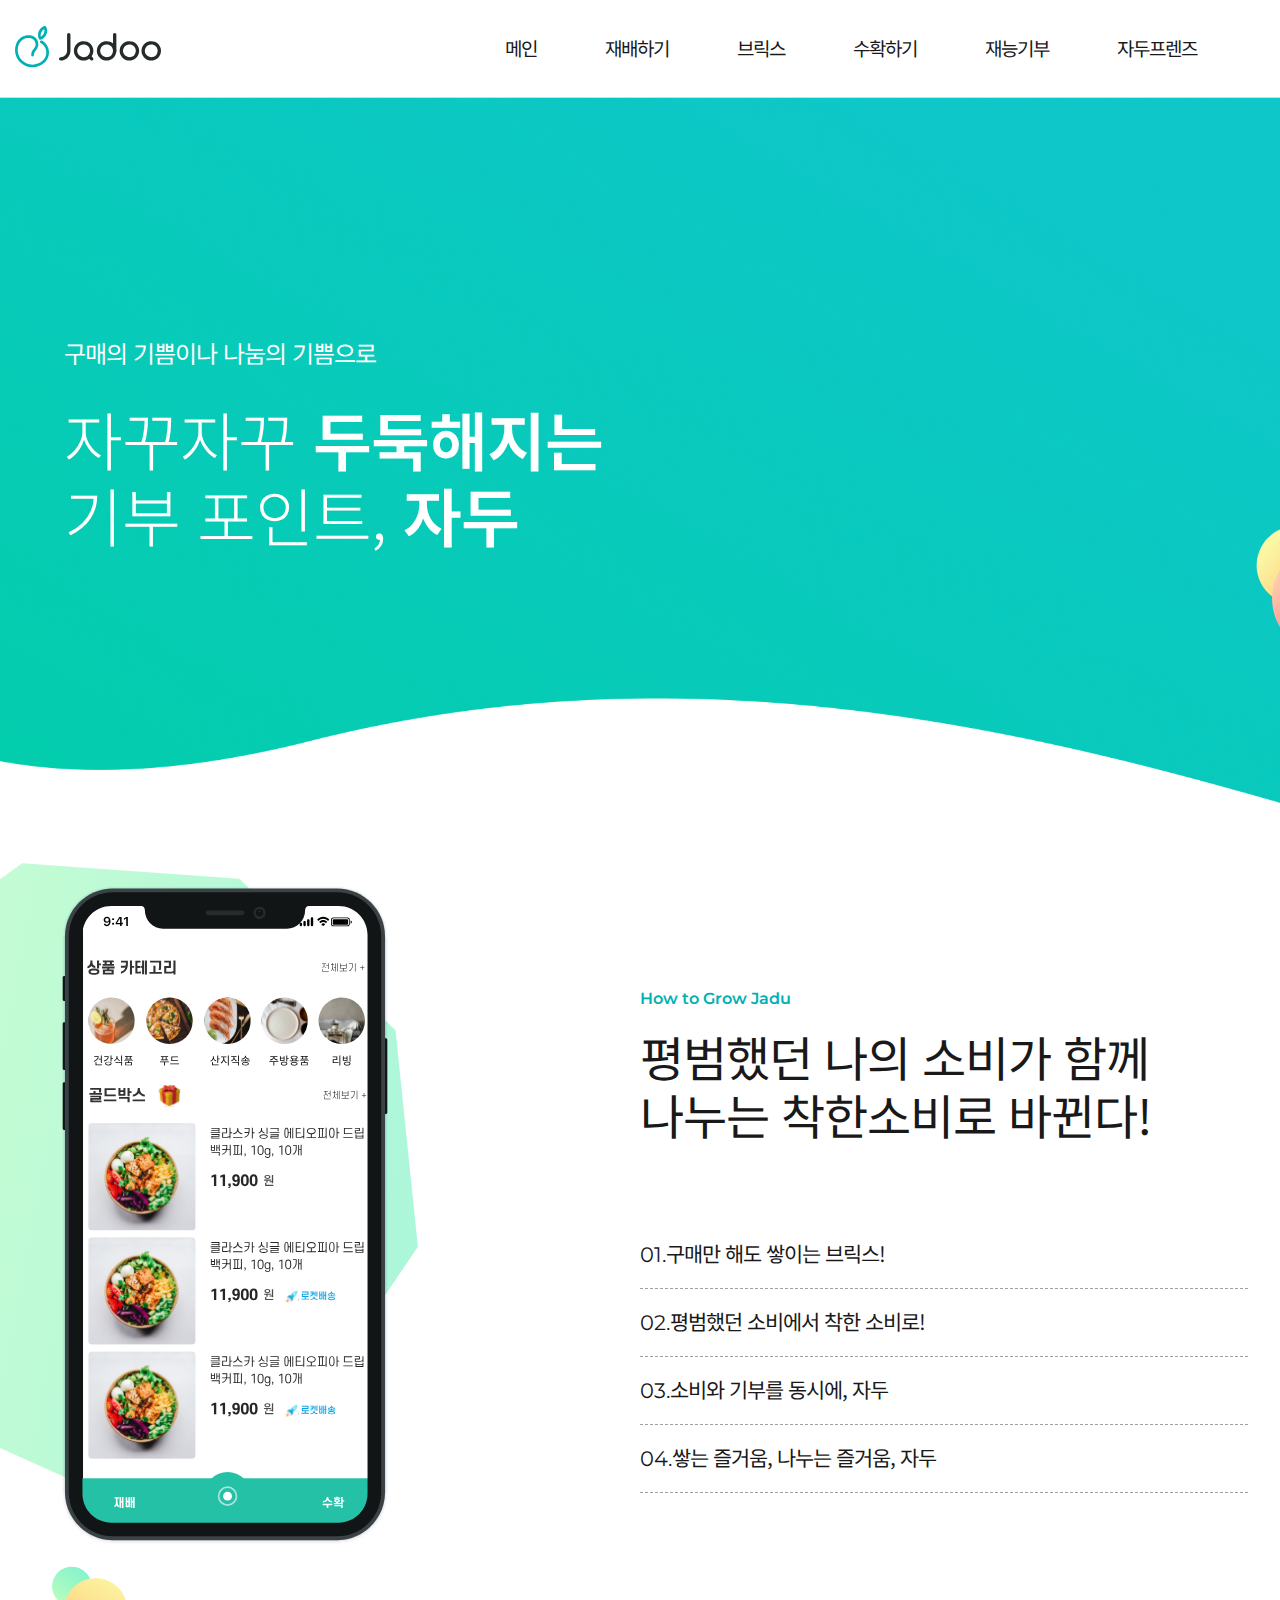
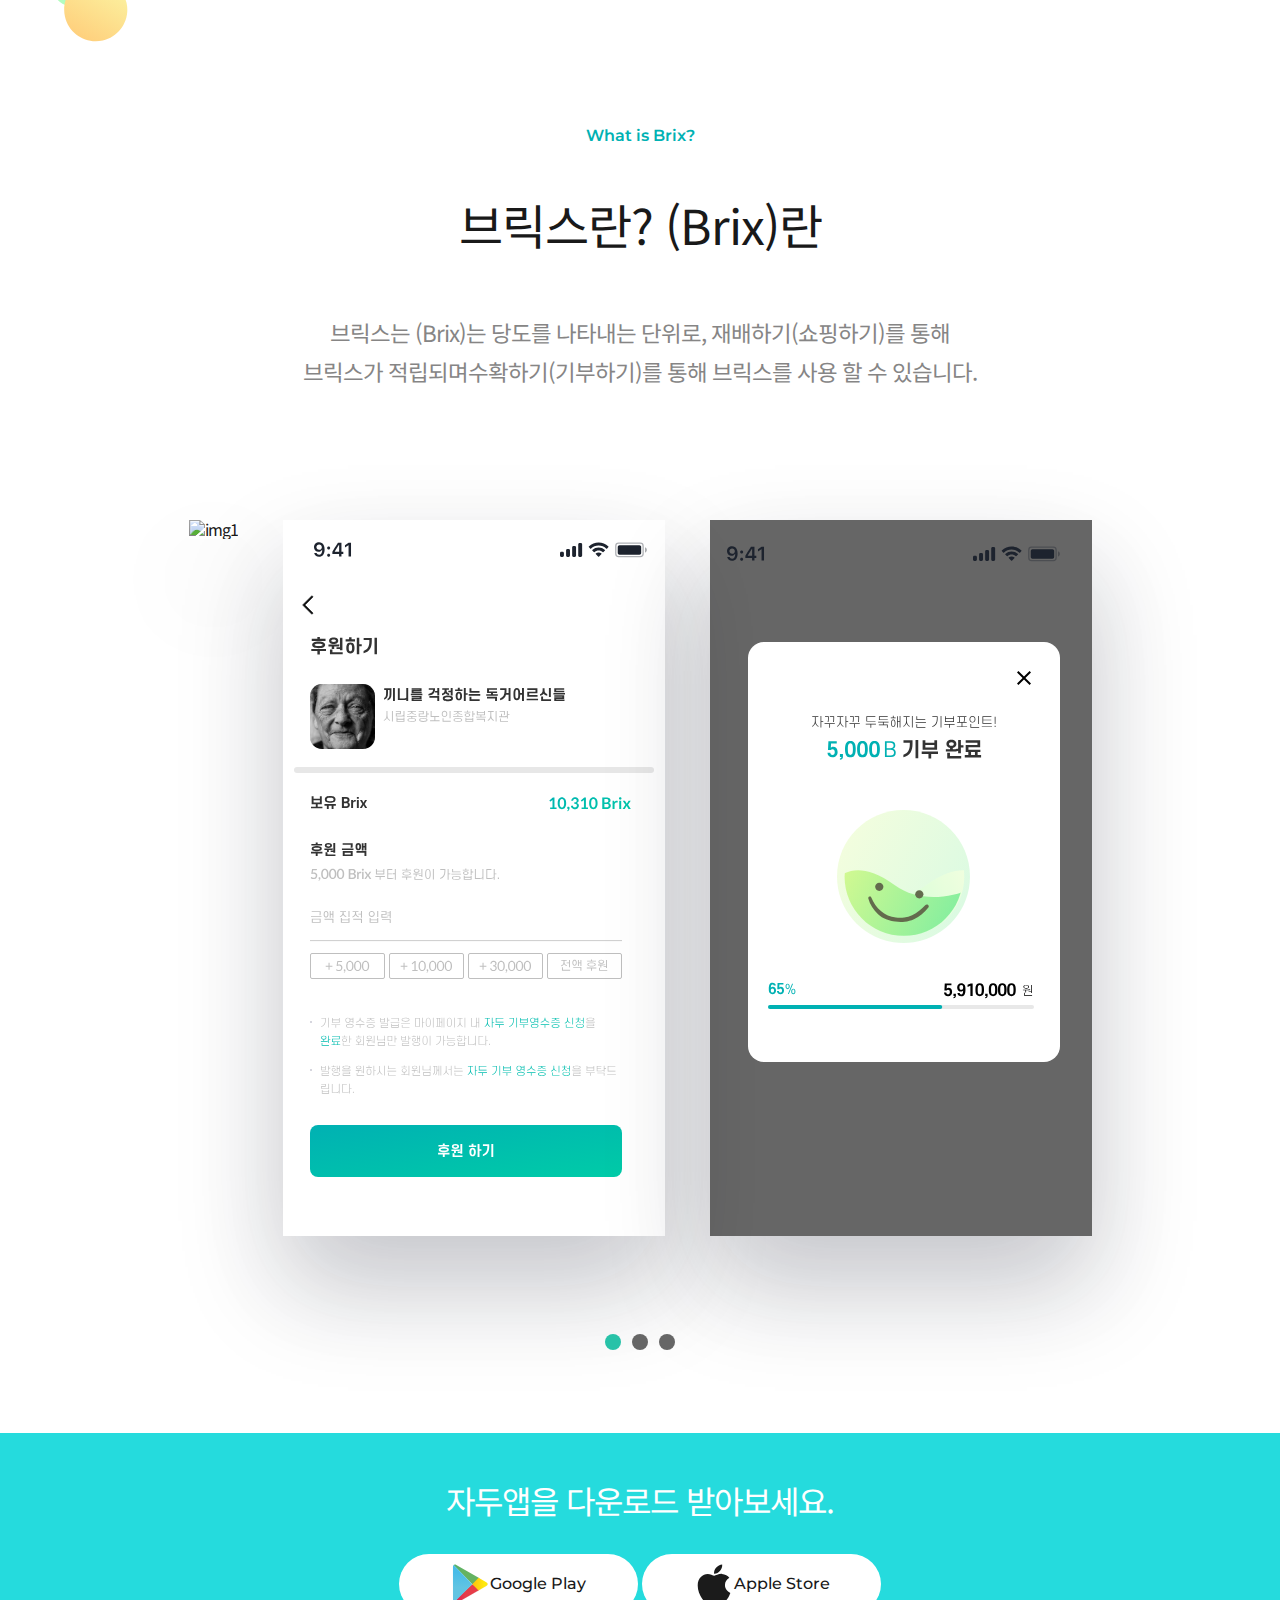
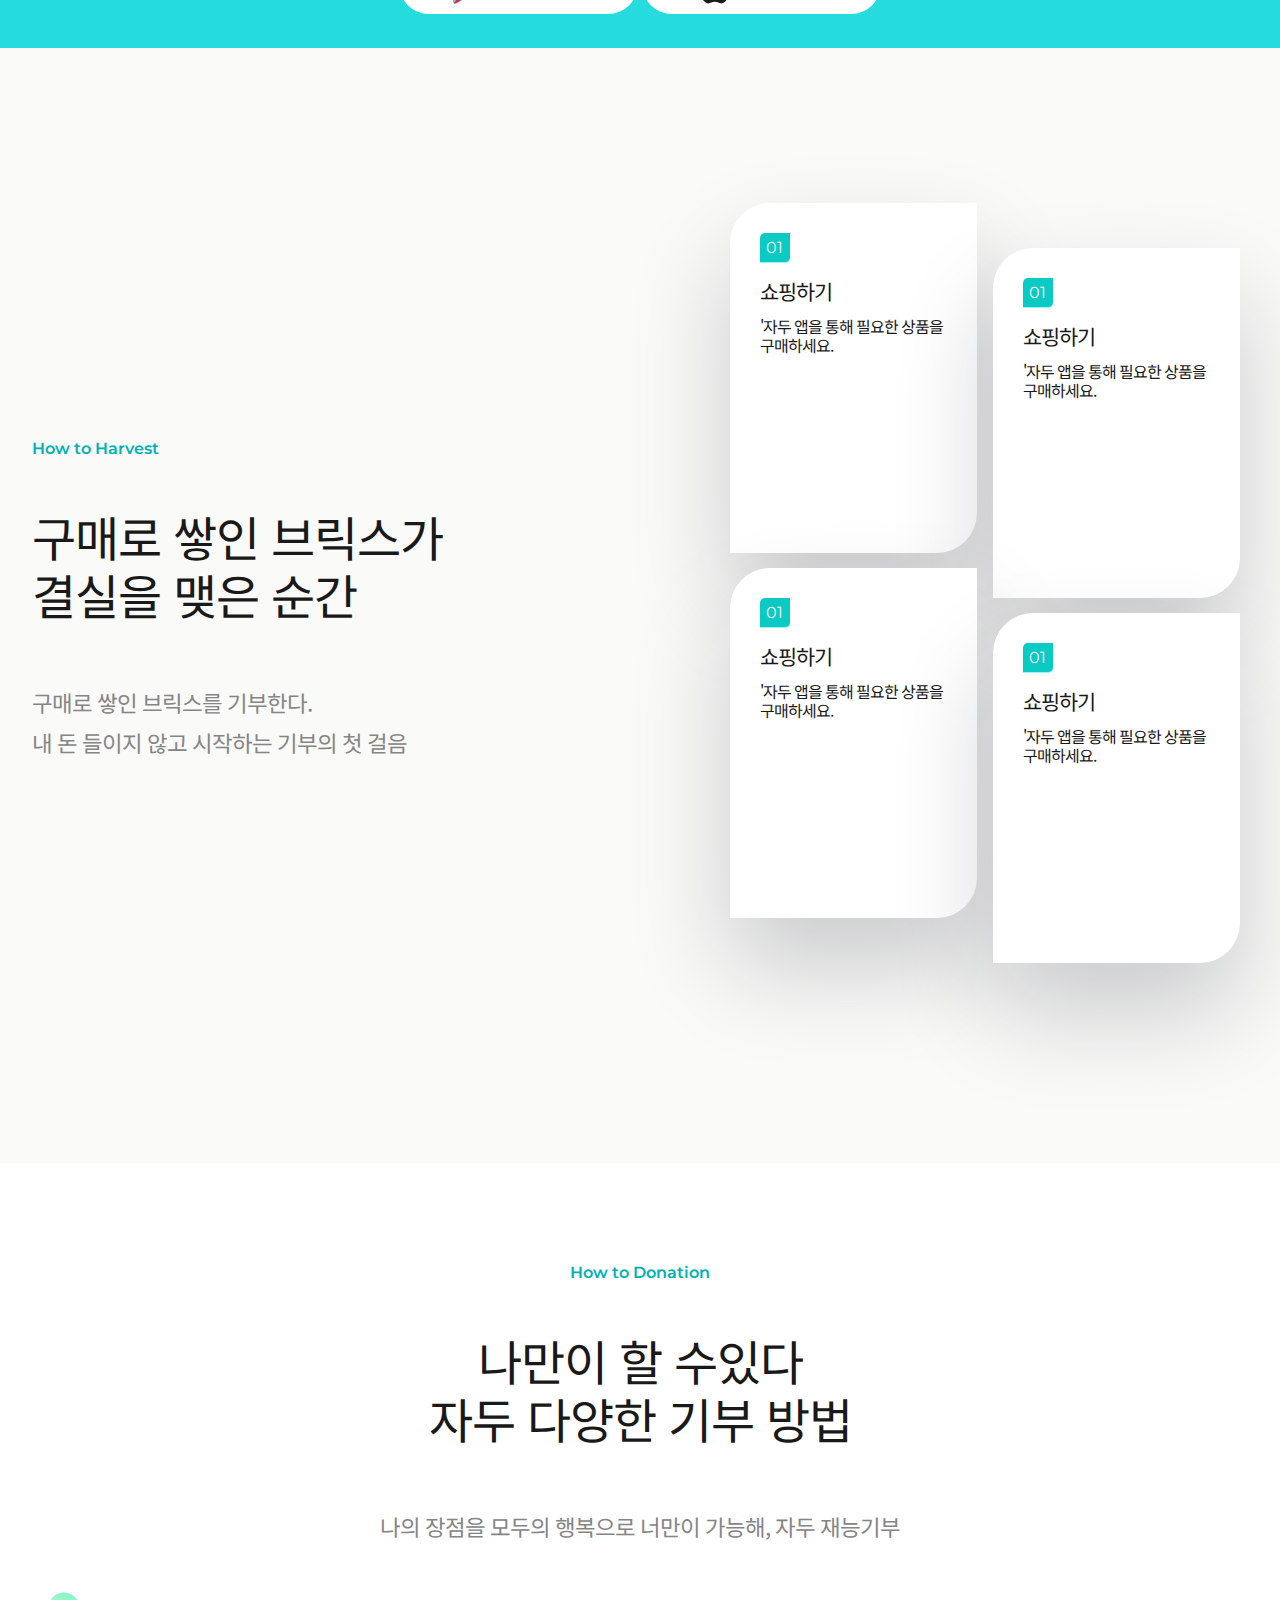
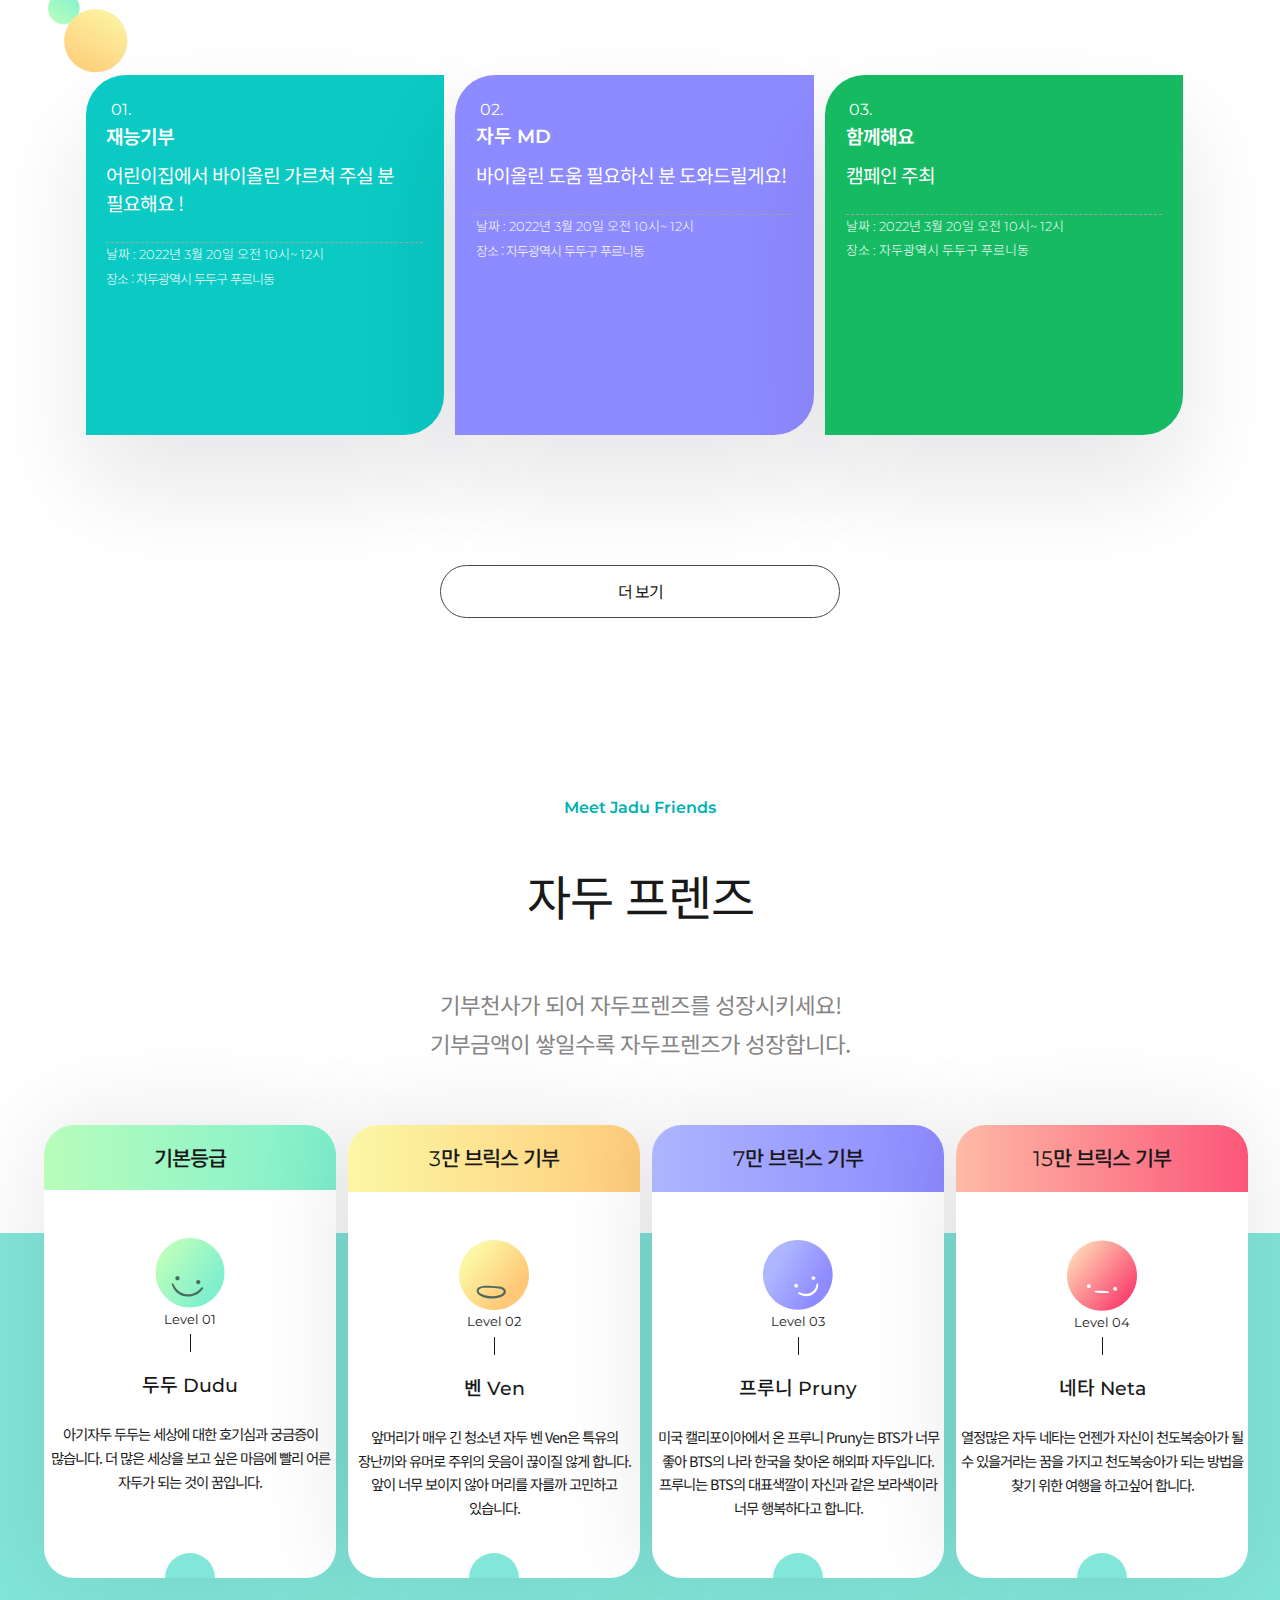
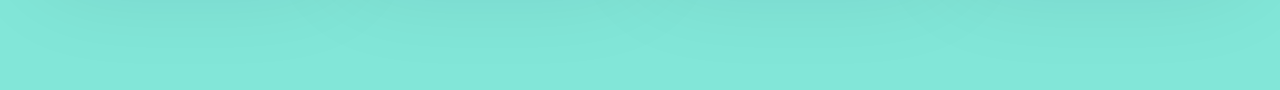
==== index.html @ 50ccd745 "모바일수정" ====
<!DOCTYPE html>
<html lang="ko">
<head>
  <meta charset="UTF-8">
  <meta http-equiv="X-UA-Compatible" content="IE=edge">
  <meta name="viewport" content="width=device-width, initial-scale=1.0">
  <title>자두메인</title>
  <link rel="stylesheet" href="./css/reset.css">
  <link rel="stylesheet" href="./css/layout.css">

  <script src="./js/main.js" defer></script>


</head>
<body>

  <div class="wrap">

  <header class="header">
     <div class="header-inner">
      
      <h1 class="logo"><a href="">
        <svg width="147" height="42" viewBox="0 0 147 42" fill="none" xmlns="http://www.w3.org/2000/svg">
          <path d="M25.1084 13.7812C24.8721 13.7782 24.6405 13.711 24.4366 13.5863C24.2327 13.4616 24.0635 13.2837 23.9457 13.07C22.6821 10.7668 22.6472 7.77665 23.8526 5.08147C25.0581 2.3863 27.2751 0.491188 29.7828 0.0184212C30.0581 -0.028347 30.3404 0.0144478 30.5915 0.14098C30.8426 0.267511 31.0501 0.471632 31.1859 0.725551C32.4534 3.02877 32.4883 6.01892 31.279 8.7141C30.0697 11.4093 27.8565 13.3044 25.3488 13.7772C25.2688 13.7843 25.1885 13.7857 25.1084 13.7812V13.7812ZM29.2402 3.15C27.944 3.81924 26.9048 4.92833 26.2933 6.29495C25.6819 7.66158 25.5347 9.2044 25.8759 10.6698C27.1711 9.99944 28.2095 8.89019 28.8208 7.52391C29.4321 6.15763 29.58 4.61539 29.2402 3.15V3.15Z" fill="#00B1B3"/>
          <path d="M29.6241 36.532L29.3347 36.7944L29.2768 36.8461C26.0153 39.7664 21.8359 41.3674 17.5152 41.3515C7.86817 41.3515 5.33085e-05 33.5734 5.33085e-05 24.0139C-0.00560823 21.7639 0.439745 19.5369 1.30819 17.4725C1.38537 17.2777 1.48569 17.0431 1.58602 16.8244C1.71722 16.542 1.85614 16.2756 1.99891 16.0291C3.14488 13.9562 4.80183 12.232 6.80212 11.031C8.80241 9.82992 11.0751 9.19466 13.3901 9.18945C14.4247 9.19126 15.4551 9.32482 16.4579 9.5871C16.6006 9.61892 16.782 9.65868 16.9788 9.7223C17.1254 9.75149 17.2689 9.79544 17.4071 9.85353C18.8137 10.3397 20.0753 11.1905 21.0708 12.3241C22.0662 13.4577 22.7621 14.836 23.0914 16.3267C23.4208 17.8174 23.3727 19.3703 22.9516 20.8363C22.5306 22.3023 21.7508 23.632 20.6871 24.6979C20.1178 25.2648 19.6657 25.9446 19.358 26.6963C19.0503 27.4481 18.8934 28.2562 18.8966 29.072C18.8966 29.4411 18.7543 29.7952 18.5011 30.0562C18.2478 30.3172 17.9042 30.4638 17.546 30.4638C17.1878 30.4638 16.8443 30.3172 16.591 30.0562C16.3378 29.7952 16.1955 29.4411 16.1955 29.072C16.1925 27.8852 16.422 26.71 16.8702 25.6167C17.3185 24.5235 17.9762 23.5347 18.804 22.7096C19.7641 21.7439 20.3797 20.4725 20.5513 19.1013C20.7229 17.7301 20.4403 16.3393 19.7494 15.1542C19.0131 13.905 17.8697 12.9663 16.5235 12.5059L16.4502 12.482H16.3614L16.207 12.4263C16.0878 12.3883 15.9667 12.3564 15.8443 12.3309H15.8019C15.0129 12.1296 14.2029 12.0295 13.3901 12.0327C11.5557 12.0348 9.75426 12.536 8.16806 13.4856C6.58185 14.4352 5.26707 15.7996 4.35664 17.4407C4.25245 17.6395 4.13283 17.8662 4.02479 18.1008C3.94761 18.2639 3.87043 18.4428 3.80097 18.6217C3.07294 20.3482 2.69856 22.211 2.70122 24.0934C2.70122 32.118 9.34609 38.6475 17.5152 38.6475C21.1851 38.6617 24.7352 37.3024 27.5056 34.8221L27.5789 34.7584L27.8761 34.488L28.1115 34.2693C28.1565 34.2139 28.2055 34.162 28.2581 34.1142L28.3083 34.0625L28.6015 33.7444C29.5499 32.663 30.2746 31.3939 30.7316 30.0145C31.1036 28.9014 31.2927 27.7321 31.2911 26.5549C31.2985 24.5847 30.7774 22.6507 29.7852 20.9665C28.7931 19.2823 27.3685 17.9135 25.6688 17.0113C25.3647 16.8337 25.1393 16.5416 25.0398 16.1963C24.9404 15.851 24.9747 15.4794 25.1356 15.1597C25.2965 14.8399 25.5714 14.5969 25.9026 14.4817C26.2337 14.3665 26.5953 14.388 26.9114 14.5418C29.0409 15.6703 30.8284 17.3803 32.0786 19.4849C33.3287 21.5895 33.9934 24.0078 34 26.4754C33.9975 29.8287 32.7859 33.0614 30.6004 35.5458L30.2145 35.9434L29.6241 36.532Z" fill="#00B1B3"/>
          <path d="M68.6317 34.5648C66.7026 34.5648 64.8168 33.9947 63.2128 32.9267C61.6088 31.8588 60.3587 30.3408 59.6204 28.5648C58.8822 26.7888 58.689 24.8346 59.0653 22.9492C59.4417 21.0638 60.3707 19.332 61.7347 17.9727C63.0988 16.6134 64.8368 15.6878 66.7289 15.3127C68.6209 14.9377 70.5821 15.1302 72.3643 15.8658C74.1466 16.6015 75.6699 17.8472 76.7417 19.4456C77.8135 21.0439 78.3855 22.9231 78.3855 24.8454C78.382 27.422 77.3532 29.8921 75.5248 31.7141C73.6964 33.5361 71.2175 34.5612 68.6317 34.5648V34.5648ZM68.6317 18.4458C67.3615 18.4458 66.1198 18.8211 65.0637 19.5243C64.0076 20.2275 63.1844 21.227 62.6983 22.3963C62.2122 23.5657 62.0851 24.8525 62.3329 26.0939C62.5807 27.3353 63.1924 28.4756 64.0905 29.3706C64.9887 30.2656 66.133 30.8751 67.3788 31.122C68.6246 31.3689 69.9159 31.2422 71.0894 30.7578C72.2629 30.2735 73.266 29.4532 73.9716 28.4008C74.6773 27.3484 75.054 26.1111 75.054 24.8454C75.0557 24.0035 74.891 23.1696 74.5691 22.3912C74.2472 21.6129 73.7745 20.9054 73.1781 20.3092C72.5816 19.713 71.8731 19.2398 71.093 18.9166C70.3129 18.5934 69.4766 18.4266 68.6317 18.4258V18.4458Z" fill="#242B29"/>
          <path d="M136.253 34.5648C134.324 34.5648 132.438 33.9947 130.834 32.9267C129.23 31.8588 127.98 30.3408 127.241 28.5648C126.503 26.7888 126.31 24.8346 126.686 22.9492C127.063 21.0638 127.992 19.332 129.356 17.9727C130.72 16.6134 132.458 15.6878 134.35 15.3127C136.242 14.9377 138.203 15.1302 139.985 15.8658C141.768 16.6015 143.291 17.8472 144.363 19.4456C145.435 21.0439 146.007 22.9231 146.007 24.8454C146.003 27.422 144.974 29.8921 143.146 31.7141C141.317 33.5361 138.839 34.5612 136.253 34.5648V34.5648ZM136.253 18.4458C134.983 18.4458 133.741 18.8211 132.685 19.5243C131.629 20.2275 130.806 21.227 130.319 22.3963C129.833 23.5657 129.706 24.8525 129.954 26.0939C130.202 27.3353 130.813 28.4756 131.712 29.3706C132.61 30.2656 133.754 30.8751 135 31.122C136.246 31.3689 137.537 31.2422 138.71 30.7578C139.884 30.2735 140.887 29.4532 141.593 28.4008C142.298 27.3484 142.675 26.1111 142.675 24.8454C142.678 24.0033 142.514 23.1689 142.192 22.3902C141.87 21.6115 141.398 20.9036 140.801 20.3072C140.205 19.7109 139.496 19.2377 138.715 18.9148C137.935 18.592 137.098 18.4258 136.253 18.4258V18.4458Z" fill="#242B29"/>
          <path d="M91.5917 34.5648C89.6626 34.5648 87.7768 33.9947 86.1728 32.9267C84.5688 31.8588 83.3186 30.3408 82.5804 28.5648C81.8421 26.7888 81.649 24.8346 82.0253 22.9492C82.4017 21.0638 83.3306 19.332 84.6947 17.9727C86.0588 16.6134 87.7968 15.6878 89.6888 15.3127C91.5809 14.9377 93.542 15.1302 95.3243 15.8658C97.1066 16.6015 98.6299 17.8472 99.7016 19.4456C100.773 21.0439 101.345 22.9231 101.345 24.8454C101.342 27.422 100.313 29.8921 98.4847 31.7141C96.6563 33.5361 94.1775 34.5612 91.5917 34.5648V34.5648ZM91.5917 18.4458C90.3218 18.4471 89.0808 18.8235 88.0255 19.5275C86.9702 20.2315 86.1481 21.2315 85.6631 22.401C85.178 23.5705 85.0518 24.857 85.3003 26.098C85.5489 27.3389 86.1611 28.4786 87.0595 29.3729C87.9579 30.2673 89.1023 30.8761 90.3479 31.1225C91.5935 31.3689 92.8845 31.2417 94.0576 30.7572C95.2307 30.2726 96.2334 29.4524 96.9387 28.4001C97.6441 27.3478 98.0206 26.1108 98.0206 24.8454C98.0224 24.003 97.8574 23.1685 97.5351 22.3897C97.2128 21.6109 96.7395 20.9031 96.1424 20.3068C95.5452 19.7105 94.8359 19.2375 94.055 18.9147C93.2741 18.5919 92.4371 18.4258 91.5917 18.4258V18.4458Z" fill="#242B29"/>
          <path d="M45.6725 34.5649C45.2289 34.5649 44.8035 34.3894 44.4899 34.0768C44.1762 33.7643 44 33.3404 44 32.8984C44 32.4564 44.1762 32.0325 44.4899 31.7199C44.8035 31.4074 45.2289 31.2318 45.6725 31.2318C47.3747 31.2283 49.0061 30.5529 50.2098 29.3535C51.4134 28.1541 52.0912 26.5284 52.0947 24.8322V8.66656C52.0947 8.22456 52.2709 7.80067 52.5845 7.48813C52.8982 7.17559 53.3236 7 53.7672 7C54.2107 7 54.6361 7.17559 54.9498 7.48813C55.2634 7.80067 55.4396 8.22456 55.4396 8.66656V24.8455C55.4361 27.4245 54.4055 29.8966 52.5742 31.719C50.7429 33.5414 48.2606 34.5649 45.6725 34.5649V34.5649Z" fill="#242B29"/>
          <path d="M76.7204 34.5652C76.5016 34.5654 76.285 34.5226 76.0829 34.439C75.8809 34.3555 75.6974 34.233 75.543 34.0785L73.1748 31.7187C73.0129 31.5663 72.8834 31.383 72.7939 31.1799C72.7044 30.9767 72.6566 30.7577 72.6535 30.5358C72.6504 30.3139 72.6919 30.0936 72.7757 29.888C72.8595 29.6824 72.9837 29.4956 73.1412 29.3387C73.2987 29.1818 73.4861 29.0579 73.6924 28.9745C73.8988 28.891 74.1199 28.8496 74.3425 28.8527C74.5652 28.8558 74.7849 28.9034 74.9888 28.9926C75.1927 29.0819 75.3766 29.2109 75.5296 29.3722L77.8978 31.732C78.2099 32.0433 78.3853 32.4653 78.3853 32.9053C78.3853 33.3453 78.2099 33.7673 77.8978 34.0785C77.7441 34.2339 77.5608 34.357 77.3585 34.4406C77.1563 34.5242 76.9393 34.5665 76.7204 34.5652V34.5652Z" fill="#242B29"/>
          <path d="M99.6863 26.5054C99.2445 26.5054 98.8208 26.3306 98.5084 26.0193C98.196 25.708 98.0205 25.2858 98.0205 24.8455V8.66656C98.0205 8.22456 98.1967 7.80067 98.5104 7.48813C98.824 7.17559 99.2494 7 99.693 7C100.137 7 100.562 7.17559 100.876 7.48813C101.189 7.80067 101.365 8.22456 101.365 8.66656V24.8455C101.365 25.0646 101.322 25.2816 101.237 25.4838C101.153 25.6861 101.029 25.8697 100.873 26.024C100.717 26.1783 100.532 26.3003 100.328 26.3829C100.124 26.4656 99.9061 26.5072 99.6863 26.5054V26.5054Z" fill="#242B29"/>
          <path d="M114.397 34.5648C112.468 34.5648 110.582 33.9947 108.978 32.9267C107.374 31.8588 106.124 30.3408 105.386 28.5648C104.648 26.7888 104.455 24.8346 104.831 22.9492C105.207 21.0638 106.136 19.332 107.5 17.9727C108.864 16.6134 110.602 15.6878 112.494 15.3127C114.387 14.9377 116.348 15.1302 118.13 15.8658C119.912 16.6015 121.436 17.8472 122.507 19.4456C123.579 21.0439 124.151 22.9231 124.151 24.8454C124.148 27.422 123.119 29.8921 121.29 31.7141C119.462 33.5361 116.983 34.5612 114.397 34.5648V34.5648ZM114.397 18.4458C113.127 18.4458 111.885 18.8211 110.829 19.5243C109.773 20.2275 108.95 21.227 108.464 22.3963C107.978 23.5657 107.851 24.8525 108.098 26.0939C108.346 27.3353 108.958 28.4756 109.856 29.3706C110.754 30.2656 111.899 30.8751 113.144 31.122C114.39 31.3689 115.682 31.2422 116.855 30.7578C118.029 30.2735 119.032 29.4532 119.737 28.4008C120.443 27.3484 120.82 26.1111 120.82 24.8454C120.821 24.0035 120.657 23.1696 120.335 22.3912C120.013 21.6129 119.54 20.9054 118.944 20.3092C118.347 19.713 117.639 19.2398 116.859 18.9166C116.079 18.5934 115.242 18.4266 114.397 18.4258V18.4458Z" fill="#242B29"/>
         </svg>
       </a>
      </h1>


      <nav class="nav">
        <ul class="navmenu">
          <li class="menus"><span id="menu1">메인</span></li>
          <li class="menus"><span id="menu2">재배하기</span></li>
          <li class="menus"><span id="menu3">브릭스</span></li>
          <li class="menus"><span id="menu4">수확하기</span></li>
          <li class="menus"><span id="menu5">재능기부</span></li>
          <li class="menus"><span id="menu6">자두프렌즈</span></li>
        </ul>
  
      </nav>
    
      <div class="nav-icon">
        <span></span>
   
  </div>

     </div>
     <!--header-inner -->

   <div class="nav-mobile">
     <ul class="nav-moCont">
      <li class="menus"><span id="menu7">메인</span></li>
      <li class="menus"><span id="menu8">브릭스</span></li>
      <li class="menus"><span id="menu9">재배하기</span></li>
      <li class="menus"><span id="menu10">수확하기</span></li>
      <li class="menus"><span id="menu11">재능기부</span></li>
      <li class="menus"><span id="menu12">자두프렌즈</span></li>
    </ul>
  </div>

  </header>

  <div id="container">


    <div class="main-visual section">
        <div class="layout">
          
       
          <div class="main-tit">
            <span class="destxt">구매의 기쁨이나 나눔의 기쁨으로</span>
            <h2>
              자꾸자꾸 <strong>두둑해지는</strong> 
              기부 포인트, <strong>자두</strong>
            </h2>
          </div>
          
          <div class="itemwrap">
            <div class="item"></div>
            <div class="item"></div>
            <div class="item"></div>
            <div class="item"></div>
          </div>
        </div>

    </div>
    <!-- main-visual -->


    






    <div class="grow__wrap section">
      <div class="layout flex">


        <div class="grow__imgwrap img__wrap">
            <div class="grow_bg"></div>

            <div class="grow__img up-on-scroll">
              <img src="./images/grow_mobile.svg" alt="">
            </div>
             <div class="circle1"></div> 
             <div class="circle2"></div> 

        </div>


        <div class="title__wrap">
          
          <div class="title up-on-scroll"><span class="desc" lang="en">How to Grow Jadu</span>
          평범했던 나의 소비가 함께 나누는 <span class="br"> 착한소비로 바뀐다!</span></div>

          
          <ul class="list__wrap">
            <li class="up-on-scroll"><span lang="en">01.</span>구매만 해도 쌓이는 브릭스!</li>
            <li class="up-on-scroll"><span lang="en">02.</span>평범했던 소비에서 착한 소비로!</li>
            <li class="up-on-scroll"><span lang="en">03.</span>소비와 기부를 동시에, 자두</li>
            <li class="up-on-scroll"><span lang="en">04.</span>쌓는 즐거움, 나누는 즐거움, 자두 </li>
          </ul>
        </div>


        </div>
      </div>
      <!-- grow__wrap end -->



      <div class="brix__wrap section">
        <div class="layout">
          <div class="title__wrap">
          <div class="desc up-on-scroll" lang="en">What is Brix?</div>
          <div class="title up-on-scroll">브릭스란? <span> (Brix)</span>란</div>
          <div class="middle up-on-scroll">브릭스는 (Brix)는 당도를 나타내는 단위로, 재배하기(쇼핑하기)를 통해<br>
          브릭스가 적립되며수확하기(기부하기)를 통해 브릭스를 사용 할 수 있습니다. </div>
         </div>
           
         <!-- 1024 이상 피시에서 보여지는 화면 -->
          <div class="brix__imgwrap moblie_brix__imgwrap up-on-scroll">
                <div class="brix_imgbox"><img src="./images/donation01.svg" alt="img1" class="image up-on-scroll" /></div>
                <div class="brix_imgbox"><img src="./images/donation02.svg" alt="img2" class="image up-on-scroll" /></div>
                <div class="brix_imgbox"><img src="./images/donation03.svg" alt="img3" class="image up-on-scroll" /></div>
          </div>

      <!-- 슬라이드1 -->
  <div class="brixslide__wrap up-on-scroll">

 
    
  <div class="slideNum">
      <span id="thisSlide">0</span> / <span id="allSlide">0</span>
  </div>

  <div class="slide__wrap">

    <div class="arrow__wrap">
      <div class="arrow prev" onclick = "prevNext(-1)">&#10094;</div>
      <div class="arrow next" onclick = "prevNext(1)">&#10095;</div>
    </div>
    


  <article class="slides">
      <img src="./images/donation01.svg" alt="">
  </article><!--1-->
  <article class="slides">
      <img src="./images/donation02.svg" alt="">
  </article><!--2-->
  <article class="slides">
      <img src="./images/donation03.svg" alt="">
  </article><!--3-->

</div>

</div>  


<!--pager {-->
<div id="pager">
  <span class="dots on" onclick="currentSlide(1)"></span>
  <span class="dots" onclick="currentSlide(2)"></span>
  <span class="dots" onclick="currentSlide(3)"></span>
  
</div><!--pager }-->

<!-- <div class="slideStopStart" onclick = "stopSlide()">STOP SLIDES</div>
<div class="slideStopStart" onclick = "showSlides()">RESTART SLIDES</div>
 -->

 <!-- 슬라이드1 end -->



       </div>
      </div>
      <!-- brix__wrap end -->
  



      <div class="app__banner">
        <div class="layout">
 
          <div class="app__tit up-on-scroll">자두앱을 다운로드 받아보세요.</div> 
            <div class="downloads up-on-scroll">
              <ul>
                <li><a href=""> <img src="./images/googlePaly_icon.svg" alt="Google Play"><span lang="en"> Google Play </span></a></li>
                <li><a href=""> <img src="./images/apple_logo_icon.svg" alt="Apple Store"><span lang="en"> Apple Store </span></a></li>
             </ul>
            </div>
      </div>
      </div>
      <!-- app__banner end -->



      <div class="harvest__wrap section">
        <div class="layout flex">
          
          <div class="title__wrap">
            <div class="desc up-on-scroll" lang="en">How to Harvest</div>
            <div class="title up-on-scroll">구매로 쌓인 브릭스가 결실을 맺은 순간</div>
            <div class="middle up-on-scroll">구매로 쌓인 브릭스를 기부한다.<br> 내 돈 들이지 않고 시작하는 기부의 첫 걸음</div>
          </div>

        

              <ul class="harvest__box">
                
                <li class="har_item box1">
                   <div class="har-txtbox">
                     <div class="har-tit"><span lang="en">01</span><strong>쇼핑하기</strong></div>
                     <div class="har-txt"><p> '자두 앱을 통해 필요한 상품을 구매하세요.</p></div> 
                    </div>
                </li>

                <li class="har_item box2">
                  <div class="har-txtbox">
                    <div class="har-tit"><span lang="en">01</span><strong>쇼핑하기</strong></div>
                    <div class="har-txt"><p> '자두 앱을 통해 필요한 상품을 구매하세요.</p></div> 
                   </div>
                </li>
                
                <li class="har_item box1">
                  <div class="har-txtbox">
                    <div class="har-tit"><span lang="en">01</span><strong>쇼핑하기</strong></div>
                    <div class="har-txt"><p> '자두 앱을 통해 필요한 상품을 구매하세요.</p></div> 
                   </div>
                  
                </li>

                <li class="har_item box2">
                  <div class="har-txtbox">
                    <div class="har-tit"><span lang="en">01</span><strong>쇼핑하기</strong></div>
                    <div class="har-txt"><p> '자두 앱을 통해 필요한 상품을 구매하세요.</p></div> 
                   </div>
                </li>

                
               
              </ul>

              <!-- <div class="har_item box1 up-on-scroll">
                <div class="har-txt har-txtbox">
                <div class="har-tit"><span lang="en">01</span><strong>쇼핑하기</strong></div>
                <div class="har-txt"><p> '자두 앱을 통해 필요한 상품을 구매하세요.</p></div> 
              </div>
              </div>

              <div class="har_item box2 up-on-scroll">
                <div class="har-txt har-txtbox">
                <div class="har-tit"><span lang="en">02</span><strong>결제하기</strong></div>
                <div class="har-txt"><p>원하시는 상품을 선택하셨다면 결제를 진행해주세요.</p></div> 
              </div>
              </div>

              <div class="har_item box3 up-on-scroll">
                <div class="har-txt har-txtbox">
                <div class="har-tit"><span lang="en">03</span><strong>브릭스적립</strong></div>
                <div class="har-txt"><p>최대1.5%가 적립 됩니다.</p></div> 
              </div>
              </div>

              <div class="har_item box4 up-on-scroll">
                <div class="har-txt har-txtbox">
                <div class="har-tit"><span lang="en">04</span><strong>기부하기</strong></div>
                <div class="har-txt"><p>적립된 포인트를 하는곳에 기부하세요.</p></div> 
              </div>
              </div> -->




         </div>

        
      </div>
      <!-- harvest__wrap end -->





 <div class="donation_wrap section">
    <div class="layout">
          
<div class="title__wrap">
  <div class="desc up-on-scroll" lang="en">How to Donation</div>
  <div class="title up-on-scroll">나만이 할 수있다<br>자두 다양한 기부 방법</div>
  <div class="middle up-on-scroll">나의 장점을 모두의 행복으로
    너만이 가능해,  자두 재능기부</div>
</div>

<div class="circle3"></div>
<div class="circle4"></div>

          <ul class="donation__box">
            
            
            <li class="dona_item box1 up-on-scroll">
         
               <div class="dona-txt dona-title-wrap">
                  <span class="number" lang="en">01.</span>
            
                 <div class="donation-tit"> 
                   <strong>재능기부</strong>
                  <p>어린이집에서 바이올린  가르쳐 주실 분 필요해요 !</p>
                 </div> 
                </div>

              <div class="donation-date">
                <span lang="en">날짜 : 2022년 3월 20일 오전 10시~ 12시</span>
                <span>장소 : 자두광역시 두두구 푸르니동</span>
              </div>

            </li>


            <li class="dona_item box1 up-on-scroll">
         
              <div class="dona-txt dona-title-wrap">
                 <span class="number" lang="en">02.</span>
           
                <div class="donation-tit"> 
                  <strong lang="en">자두 MD</strong>
                 <p>바이올린 도움 필요하신 분 도와드릴게요!</p>
                </div> 
               </div>

             <div class="donation-date">
               <span lang="en">날짜 : 2022년 3월 20일 오전 10시~ 12시</span>
               <span>장소 : 자두광역시 두두구 푸르니동</span>
             </div>

           </li>


           <li class="dona_item box1 up-on-scroll">
         
            <div class="dona-txt dona-title-wrap">
               <span class="number" lang="en">03.</span>
         
              <div class="donation-tit"> 
                <strong>함께해요</strong>
               <p>캠페인 주최</p>
              </div> 
             </div>

           <div class="donation-date">
             <span lang="en">날짜 : 2022년 3월 20일 오전 10시~ 12시</span>
             <span lang="en">장소 : 자두광역시 두두구 푸르니동</span>
           </div>

         </li>

  
        

          </ul>

          <div class="donation_btn">더 보기</div>

         </div>

        

      </div>
      <!-- donation_wrap end  -->


      <div class="friends__wrap section up-on-scroll">
        <div class="firends_bg"></div>
        
        <div class="layout">


          <div class="title__wrap">
            <div class="desc up-on-scroll" lang="en">Meet Jadu Friends</div>
            <div class="title up-on-scroll">자두 프렌즈</div>
            <div class="middle up-on-scroll">기부천사가 되어 자두프렌즈를 성장시키세요!<br>
              기부금액이 쌓일수록 자두프렌즈가 성장합니다.</div>
          </div>


 
           <div class="friend__box">
      
             <div class="friend__list list--01 up-on-scroll">
               <div class="fri_header">기본등급</div>

            
            <div class="fri-title"> 
              <img src="./images/brix01.svg" alt="두두 Dudu">
              <span class="level" lang="en">Level 01</span>
              <h2 lang="en">두두 Dudu</h2>
              <p>
                <strong>아기자두 두두</strong>는 세상에 대한 
                호기심과 궁금증이 많습니다.
                더 많은 세상을 보고 싶은 마음에 빨리 
                어른 자두가 되는 것이 꿈입니다.
              
              </p>
              
            </div>


          </div>
          <!-- lsit 01 -->


          <div class="friend__list list--02 up-on-scroll">
            <div class="fri_header"><span lang="en">3</span>만 브릭스 기부</div>
             
            <div class="fri-title"> 
         
              <img src="./images/brix02.svg" alt="벤 Ven">
                <span class="level" lang="en">Level 02</span>
               <h2 lang="en">벤 Ven</h2>
               <p> 
               앞머리가 매우 긴 청소년 <strong>자두 벤 Ven</strong>은
               특유의 장난끼와 유머로 주위의
               웃음이 끊이질 않게 합니다.
               앞이 너무 보이지 않아 머리를
               자를까 고민하고 있습니다.
              </p> 
           </div>
       </div>

       <!-- lsit 02 -->



       <div class="friend__list list--03 up-on-scroll">
       <div class="fri_header"><span lang="en">7</span>만 브릭스 기부</div>

    
     
     <div class="fri-title"> 
       <img src="./images/brix03.svg" alt="프루니 Pruny">
       <span class="level" lang="en">Level 03</span>
       <h2 lang="en">프루니 Pruny</h2>
       <p>
         미국 캘리포이아에서 온 <strong>프루니 Pruny</strong>는
         BTS가 너무 좋아 BTS의 나라 한국을
        찾아온 해외파 자두입니다.
        프루니는 BTS의 대표색깔이 자신과
        같은 보라색이라 너무 행복하다고 합니다.
       
       </p>
       
     </div>


   </div>
   <!-- lsit 03 -->


   <div class="friend__list list--04 up-on-scroll">
    <div class="fri_header"><span lang="en"> 15</span>만 브릭스 기부</div>

     
 <div class="fri-title"> 
  <img src="./images/brix04.svg" alt="네타 Neta">
   <span class="level" lang="en">Level 04</span>
   <h2 lang="en">네타 Neta</h2>
   <p>
     <strong>열정많은 자두 네타</strong>는 언젠가
     자신이 천도복숭아가 될 수 있을거라는
     꿈을 가지고 천도복숭아가 되는 방법을
     찾기 위한 여행을 하고싶어 합니다.
     
   </p>
   
 </div>


</div>
<!-- lsit 04 -->


        </div>


          </div>
        </div>






    </div>
    <!-- #container end -->

  </div>
  <!-- wrap end -->
  
</body>
</html>
---- css/layout.css ----
body { position: relative; line-height: 1; word-break: keep-all; }
.header { width: 100%; padding-left: 15px; padding-right: 15px; border-bottom: 1px solid rgb(217, 217, 217); position: fixed; top: 0px; left: 0px; z-index: 999; background-color: rgb(255, 255, 255); }
.header .header-inner { position: relative; width: 100%; height: 86px; display: flex; align-items: center; justify-content: space-between; }
.header .logo { width: 147px; }
.header .nav { width: calc(100% - 147px); }
.header .nav { }
.header .nav .navbar li { cursor: pointer; }
.header .nav .navbar li > span:hover { color: rgb(76, 200, 202); position: relative; }
.header .nav .navmenu { display: none; }
.header .nav .navmenu li { cursor: pointer; }
.header .nav-icon { width: 24px; cursor: pointer; z-index: 100; transform: translateY(-50%); }
.header .nav-icon > span { position: relative; display: block; width: 100%; height: 100%; }
.header .nav-icon{ display: inline-block; width:24px; cursor: pointer; position: absolute; top:50%; right: 10px; z-index: 100; transform: translateY(-50%); -webkit-transform: translateY(-50%);}


.header .nav-icon::before,
.header .nav-icon span, 
.header .nav-icon::after { background-color: rgb(0, 0, 0); content: ""; display: block; height: 2px; margin: 5px 0px; transition: all 0.2s ease-in-out 0s; }
.header .nav-icon::before { margin-top: 0px; }
.header .nav-icon::after { margin-bottom: 0px; }


.header .nav-icon:hover > span { border-top-color: rgb(76, 200, 202); }
.header .nav-icon:hover >  span {border-top-color: #4cc8ca;}

.header .nav-icon.active::before { transform: translateY(8px) rotate(135deg); }
.header .nav-icon.active:before {transform: translateY(8px) rotate(135deg);-moz-transform: translateY(8px) rotate(135deg); -webkit-transform: translateY(8px) rotate(135deg);}
.header .nav-icon.active:after { transform: translateY(-6px) rotate(-135deg);-moz-transform: translateY(-6px) rotate(-135deg);-webkit-transform: translateY(-6px) rotate(-135deg);}
.header .nav-icon.active span {-moz-transform: scale(0);-webkit-transform: scale(0); transform: scale(0);}



.nav-mobile { display: none; position: absolute; top: 80px; left: 0px; right: 0px; background-color: rgb(37, 37, 37); z-index: 200; }
.nav-mobile.active { display: block; }
.nav-mobile .nav-moCont li { cursor: pointer; padding: 30px; color: rgb(255, 255, 255); }
.nav-mobile .nav-moCont li:hover{background-color: aqua; }
.nav-mobile .nav-moCont li span{color:#fff; }



@media (min-width: 1024px) {

  .header .header-inner { max-width: 1400px; margin: 0px auto; height: 97px; }
  .header .nav { display: block; width: calc(100% - 134px); }
  .header .nav .navmenu { display: flex; justify-content: right; align-items: center; }
  .header .nav .navmenu li { font-size: 19px; padding-right: 68px; }
  .header .nav .navmenu li > span:hover::before { content: ""; display: block; width: 6px; height: 6px; position: absolute; top: -10px; left: 50%; transform: translateX(-50%); border-radius: 50%; background: rgb(76, 200, 202); }
  .header .nav .navmenu li > span.active { color: rgb(76, 200, 202); position: relative; }
  .header .nav .navmenu li > span.active::before { content: ""; display: block; width: 6px; height: 6px; position: absolute; top: -10px; left: 50%; transform: translateX(-50%); border-radius: 50%; background: rgb(76, 200, 202); }
  .header .nav-icon { display: none; }

  .header { width:100%; position: fixed;  }
  .header .header-inner{max-width:1400px; margin: 0 auto; height: 97px; }
  .header .logo{width:147px;}



  .header .nav{ display:block; width: calc(100% - 134px);}
  .header .nav .navmenu{display: flex; justify-content: right; align-items: center;}
  .header .nav .navmenu li{font-size:19px;  padding-right: 68px;}
  .header .nav .navmenu li > span:hover:before{content:""; display: block; width:6px; height: 6px; position: absolute; top:-10px; left:50%; -webkit-transform: translateX(-50%);-ms-transform: translateX(-50%);transform: translateX(-50%); border-radius: 50%; background: #4cc8ca; }
  .header .nav .navmenu li > span.active{color:#4cc8ca;position: relative;}
  .header .nav .navmenu li > span.active:before{content:""; display: block; width:6px; height: 6px; position: absolute; top:-10px; left:50%; -webkit-transform: translateX(-50%);-ms-transform: translateX(-50%);transform: translateX(-50%); border-radius: 50%; background: #4cc8ca;}
  .header .navBtntoggle .nav-icon{display: none;}


}




#container { position: relative; overflow: hidden; height: 100%; }
.section{padding:3rem 0; }

.flex { display: flex;     justify-content: space-between;  align-items: center; flex-wrap: wrap; }
.up-on-scroll { transition: transform 0.4s ease 0s, opacity 1s ease 0s; }
.layout {max-width: 1500px;margin: 0px auto;padding: 2rem;}


.title__wrap {text-align: center;}
.title__wrap .desc { display: block;font-size: 1rem; color: rgb(0, 177, 179); padding: 20px 0; font-weight: 600;}
.title__wrap .title { font-size: 1.8rem; color: rgb(25, 25, 25); }
.title__wrap .middle { font-size: 1rem; color: rgb(134, 133, 133); line-height: 1.75;padding:30px 0;}



@media screen and (min-width: 1024px) {
  #container {margin-top: 86px;}
  
  .title__wrap {text-align: left;}



}
@media screen and (min-width: 768px) and (max-width: 1023px) {
  #container {margin-top: 50px;}
}
@media screen and (min-width: 1200px) {
  .title__wrap .title{ font-size:3rem;padding: 30px 0;}
  .title__wrap .middle {font-size: 1.4rem;}
  }



@media  (max-width: 280px){
  .layout{padding:0.5rem;}

}







/* main visual */
.main-visual { position: relative; width: 100%;  height: 65vh;     padding: 5rem 0 0;background-image: url("../images/main-visual_bg.png"); background-position: center bottom; background-size: cover; background-repeat: no-repeat; }
.main-visual .layout{ position: relative;height: 100%; display: flex;flex-wrap: wrap; justify-content: space-between; align-items: center; }
.main-visual .main-tit {width:100%;margin-top: -5rem;}
.main-visual .main-tit > span { font-size: 1.5rem;color:#fff; padding-bottom: 2rem;display: inline-block; }
.main-visual .main-tit > h2 { font-size: 3rem; color:#fff;font-weight: 300; }
.main-visual .main-tit > h2 > strong {color: #fff; font-weight: 600;  }
.main-visual .itemwrap { position: relative; }


.main-visual .itemwrap .item:nth-child(1){position: absolute;background: url("../images/mainbrix01.svg") center center / 50% no-repeat;
  width: 5rem;height: 5rem;content: "";
  animation-name: item1;
  animation-duration: 1s;
  animation-timing-function: linear;
  animation-iteration-count: infinite;
  animation-direction: alternate;
}


@keyframes item1 {0% {right:5rem; top:-10rem;} 100%  {right:6rem;  top:-13rem;}}



.main-visual .itemwrap .item:nth-child(2) { position: absolute;background: url("../images/mainbrix02.svg") center center / 50% no-repeat;
  transition: all 0.3s ease 0s;width: 8rem;height: 8rem;content: "";  
  animation-name: item2;
  animation-duration: 1s;
  animation-timing-function: linear;
  animation-iteration-count: infinite;
  animation-direction: alternate;}

  @keyframes item2 {
    0%    {right: 0rem; top: -9rem;}
    100%  {right: -1rem; top: -8rem;}
  }



.main-visual .itemwrap .item:nth-child(3) {position: absolute;background: url("../images/mainbrix03.svg") center center / 50% no-repeat;
  width: 13rem;height: 13rem;content: "";
  animation-name: item3;
  animation-duration: 1s;
  animation-timing-function: linear;
  animation-iteration-count: infinite;
  animation-direction: alternate;}

  @keyframes item3 {
    0%    {right: -4rem; top: 2rem;}
    100%  {right: -5rem; top: 2rem;}
  }



  .main-visual .itemwrap .item:nth-child(4) {position: absolute;background: url("../images/mainbrix04.svg") center center / 50% no-repeat;
    width: 8rem; height: 8rem; content: "";
    animation-name: item4;
    animation-duration: 1s;
    animation-timing-function: linear;
    animation-iteration-count: infinite;
    animation-direction: alternate;}
    
      @keyframes item4 {
        0%    {right: 10rem; bottom: -14rem;}
        100%  {right: 12rem; bottom: -15rem;}
   }

      

  @media (min-width: 1024px) { 

        .main-visual {height: 80vh; }
        .main-visual .layout{ flex-wrap: nowrap; padding: 14rem 4rem;}
        .main-visual .main-tit {  width: 50%;}
        .main-visual .main-tit > h2 { font-size: 5rem; }
        
        .main-visual .itemwrap {}


        .main-visual .itemwrap .item:nth-child(1){ width: 10rem; height: 10rem; }
        
        @keyframes item1 {
          0%   {right:24rem; top:-10rem;}
          100%  {right:23rem;  top:-9rem;}
         }
        
        .main-visual .itemwrap .item:nth-child(2) { width: 14rem;height: 14rem;}
        
          @keyframes item2 {
            0%    {right: 3rem; top: -16rem;}
            100%  {right: 1rem; top: -15rem;}
          }
        
        .main-visual .itemwrap .item:nth-child(3) { width: 23rem;height: 23rem; }
        
          @keyframes item3 {
            0%    {right: -10rem;  bottom: -19rem;}
            100%  {right: -9em; bottom: -20rem;}
          }
        
        
        .main-visual .itemwrap .item:nth-child(4) { width: 23rem;height: 23rem;}
            
          @keyframes item4 {
            0%    {right: 12rem; bottom: -24rem;}
            100%  {right: 13rem; bottom: -25rem;}
         }
      
        
      }

  
  @media screen and (min-width:1023px) and (max-width: 1300px) { 

    .main-visual .main-tit > h2 { font-size: 4rem; }
  }




@media screen and (min-width: 768px) and (max-width: 1023px) {

  .main-visual .itemwrap .item:nth-child(1){ width: 12rem; height: 12rem; }
  .main-visual .itemwrap .item:nth-child(2) { width: 18rem;height: 18rem;}
  .main-visual .itemwrap .item:nth-child(3) { width: 19rem;height: 19rem; }
  .main-visual .itemwrap .item:nth-child(4) { width: 21rem;height: 21rem;}

}

@media screen and (min-width: 481px) and (max-width: 767px) { 


}


@media only screen and (max-width: 280px) {
  .main-visual .main-tit > span{font-size:1rem;}
  .main-visual .main-tit > h2{font-size:2rem;}
}   








.grow__wrap .flex{ flex-direction: column-reverse;}
.grow__imgwrap{ position: relative;}
.grow__imgwrap .grow_bg{
position: absolute;
top: 26px;
right: -64%;
width: 626px;
background: url(../images/grow_bg.svg);
background-repeat: no-repeat;
background-position: 0% 30%;
height: 624px;
background-size: 62%;
z-index: -1;
}


.grow__img{width: 65%; margin: 86px auto 0;}
.img__wrap img{z-index: 999;width: 85%; margin: 0 auto; display: block;}

.grow__imgwrap .circle1{background: url(../images/circle1.svg) center center / 50% no-repeat; position: absolute;
  transition: all 0.3s ease 0s;width: 5rem;height: 5rem;content: "";  
  animation-name: circle1;
  animation-duration: 1s;
  animation-timing-function: linear;
  animation-iteration-count: infinite;
  animation-direction: alternate;}

  @keyframes circle1 {
    0%    {right: -5rem; bottom: 3rem;}
    100%  {right: -4rem; bottom: 2rem;}
  }

  .grow__imgwrap .circle2{background: url(../images/circle2.svg) center center / 50% no-repeat; position: absolute;
    transition: all 0.3s ease 0s;width: 8rem;height: 8rem;content: "";  
    animation-name: circle2;
    animation-duration: 1s;
    animation-timing-function:linear ;
    animation-iteration-count: infinite;
    animation-direction: alternate;}
  
    @keyframes circle2 {
      0%    {right: -4rem; bottom: -4rem;}
      100%  {right: -3rem; bottom: -3rem;}
    }



.list__wrap {padding-top: 3rem;}
.list__wrap li{border-bottom: 1px dashed #a0a0a0; padding:20px 0; font-size: 1rem;}
.grow__wrap .title__wrap .title span.br{display: inline;}


@media only screen and (min-width: 1024px) {
  
  .grow__wrap .flex { flex-direction: row; }
  .grow__wrap .title__wrap { width: 50%;}
  .grow__imgwrap .grow_bg{ top: -23px;right: 0%;background-size: cover;}
  .grow__img{width:100%; margin:0;}
  .list__wrap li{font-size:1.3rem;}

}   

@media screen and (min-width: 799px) and (max-width: 1023px) { 
  .grow__wrap .flex { flex-direction: row;    flex-wrap: nowrap;}
  .grow__img{width:80%;}
  .grow__wrap .title__wrap{text-align: left;}
}

@media screen and (min-width: 768px) and (max-width: 1199px) {
  .grow__wrap .title__wrap .title span.br{display: block;}

 

}


@media screen and (min-width: 481px) and (max-width: 767px) { 

.grow__wrap .title__wrap .title span.br{display: block;}

@keyframes circle1 {
  0%    {right: -4rem; bottom: 5rem;}
  100%  {right: -6rem; bottom: 5rem;}
}
@keyframes circle2 {
  0%    {right: -7rem; bottom: -4rem;}
  100%  {right: -6rem; bottom: -3rem;}
}

}


@media only screen and (max-width: 480px) {
  /* STYLES HERE */
}   



/* */
.brix__wrap {position: relative;width: 100%;overflow: hidden;text-align: center;height: 100%;}
.brix__wrap .title__wrap{text-align: center;}
.brix__imgwrap { display: flex; width: 100%;height: 650px; transition: transform .5s cubic-bezier(0.165, 0.84, 0.44, 1); }
.moblie_brix__imgwrap{display: none; }

/* 이건 모바일에서 슬라이드 되는 브릭스 이미지 */
/*==========*/
.brixslide__wrap{
  position:relative;
  box-sizing:border-box;
  
  margin:2rem auto 0 auto;
  
  
  }

/*pager*/
.arrow__wrap{}
.arrow{
  position:absolute;
  z-index:200;
  box-sizing:border-box;
  top:50%;
  transform:translateY(-50%);
  background-color:rgba(0,0,0,0.5);
  font-size: 1.0rem;
  color:#fff;
  cursor:pointer;
  border-radius: 25px;
  width: 30px;
  height: 30px;
  display: block;
  text-align: center;
  line-height: 29px;
  }
  
  .arrow.prev{left:0;}
  .arrow.next{right:0;}

/*slideNUM*/
.slideNum{
  position:absolute;z-index:100;top:1.5rem;left:2rem;
  color:#fff;font-weight:bold; display: none;}

  #thisSlide{color:crimson;}

/*slides*/
.slide__wrap{position: relative;}
.slides{ width:100%;animation:fadein 1.5s;border: 1px solid #ececec;}




@keyframes fadein{
  from{opacity:0.4;}
  to{opacity:1;}}
.slides img{width:100%;height:100%;box-shadow: rgb(17 20 39 / 5%) 0px 50px 100px;}

#pager{position:relative;margin-top: 0;text-align:center;}

#pager span{position:relative;margin: 0 4px;display:inline-block;width:1rem;height:1rem;background-color:#666;border-radius:100%;cursor:pointer;transition:width 0.3s;}
#pager span.on{width:1rem;border-radius:25px;background-color:#28c2a8;}


.slideStopStart{position:relative;text-align:center;font-weight:bold;padding:0.5rem 0;background-color:#666;color:#fff;margin-top:1rem;cursor:pointer;}

@media screen and (min-width: 481px) and (max-width: 768px) {
  
  .brixslide__wrap {margin:4rem;}
}







@media only screen and (min-width: 1024px) {

}

@media only screen and (min-width: 768px) {
  .brixslide__wrap{display: none;}
  .brix__imgwrap {  height: 100%;margin: 50px auto; padding:3rem; display: flex; justify-content: center; }
.brix__imgwrap .brix_imgbox { object-fit: contain;height: 100%; box-shadow: rgba(17, 20, 39, 0.2) 0px 50px 100px; margin-right: 45px;}
.brix__imgwrap .brix_imgbox:nth-child(3){margin-right: 0;}
.brix__imgwrap .brix_imgbox img{box-shadow: rgb(17 20 39 / 5%) 0px 50px 100px;}

}




/* app_banner */


.app__banner{background-color:#25DBDD; text-align: center;}

.app__tit {font-size: 1.5rem;color:#fff;padding: 1rem 0 2rem;}
.downloads { }
.downloads ul{ width: 100%; display: flex; justify-content: center; }
.downloads li { width:50%;  }
.downloads li > a{display: flex;justify-content: center;   background: #fff;align-items: center; border-radius: 2rem;padding: 10px; margin: 1% ;}
.downloads li > a > img{    width: 20px;height: 20px;}
.downloads li > a > span{font-weight: 500;}


 
@media screen and (min-width: 1520px) {
 
}


 @media screen and (min-width: 1024px) {
  .app__tit { font-size: 2rem;}
  .downloads li{ width:20%;}
  .downloads li > a > img{ width:40px; height: 40px;}

}

@media screen and (min-width: 580px) {
 
}

@media screen and (min-width: 768px) and (max-width: 1023px) {


}
@media screen and (min-width: 481px) and (max-width: 767px) { 
  
}

@media screen and (max-width: 280px) {

}

/*  */

.harvest__wrap{background-color: #fafaf8;    text-align: center; }
.harvest__wrap .flex{flex-direction: column;}



.harvest__box .har_item{ position: relative;display: inline-block; cursor: pointer; width:100%;background-color: #fff;    min-height: 160px;
  border-radius: 40px 0 40px 0; box-shadow: rgb(17 20 39 / 20%) 0px 50px 100px;margin: 1%;}

.harvest__box .har_item .har-txtbox {position: relative; width: 100%; height: 100%; /*display: flex;align-items: center; flex-direction: column;  */}
.har-tit { padding-bottom: 0.8rem;}
.harvest__box .har_item .har-txtbox span{display: block;background-color: #0BC9C3;width: 30px;height: 30px;line-height: 30px;text-align: center;color: #fff;border-radius: 5px 0 5px 0; margin: 0 auto 1rem;  border-bottom: 1px solid #98f7f4; }
.harvest__box .har_item .har-txtbox strong{font-size:1.3rem;}

.harvest__box .har_item:hover{background-color: #0BC9C3; transition:all ease-in-out .2s; }
.harvest__box .har_item:hover .har-txtbox{color:#fff;}
.harvest__box .har_item:hover .har-txtbox strong{ color: #fff;display: block;}
.harvest__box .har_item:hover .har-txtbox p{color:#fff; } 
 
@media screen and (min-width: 1520px) {
 
}

@media screen and (min-width: 1350px) {
 
}



 @media  (min-width: 1200px) {

  .harvest__wrap{text-align: left;  padding: 10rem 0; }
  .harvest__wrap .flex{  flex-wrap: nowrap;    flex-direction: row;}

  .harvest__wrap .title__wrap{width:60%;}
  .harvest__box  { position: relative; display: flex;flex-wrap: wrap;}
  .harvest__box .har_item{width: 32%;height: 350px;}
  .harvest__box .har_item .har-txtbox{align-items: flex-start;}
  .harvest__box .har_item .har-txtbox span {margin:0 0 1rem;}
  .harvest__box  { position: relative; display: flex;flex-wrap: wrap;  justify-content: flex-end;}
  .harvest__box li{padding:30px;}
  .harvest__box .har_item.box1{top: -45px;}
  .harvest__box .har_item.box2{top: 0px;}
  .harvest__box .har_item.box3{top: 0px;}
  .harvest__box .har_item.box4{top: 40px;}
  
}

@media screen and (min-width: 840px) and (max-width: 1199px) {
  .harvest__wrap .title__wrap {text-align: center; }
  .harvest__box .har_item{width:20%;    margin-right: 1%; }
}


@media screen and (min-width: 481px) and (max-width: 839px) { 
  .harvest__box .har_item{width:47%;    margin-right: 1%; }
}



  
@media screen and (max-width: 280px) {

}







.donation_wrap {position: relative; }
.donation_wrap .flex{ justify-content: center;}
.donation_wrap .title__wrap{text-align: center;}
.donation__box {position: relative; display: flex; flex-wrap: wrap;}
.donation__box .dona_item{border-radius: 40px 0 40px 0; cursor: pointer;padding: 1.3rem;box-shadow: rgb(17 20 39 / 10%) 0px 50px 100px;  width: 100%;  height:100% ; margin-right: 1%; margin-bottom: 2rem; text-align: left;}

.donation__box .dona_item:nth-child(1){background-color: #0BC9C3;}
.donation__box .dona_item:nth-child(2){background-color: #8E8AFF;}
.donation__box .dona_item:nth-child(3){background-color: #15ba63;}

/* .donation__box .dona_item:hover{background-color: #0BC9C3; transition:all ease-in-out .1s; }
.donation__box .dona_item:hover .dona-title-wrap .donation-tit strong{ color: #fff;display: block;}
.donation__box .dona_item:hover .dona-title-wrap p{color:#fff; }  */

.donation__box .dona-title-wrap {display: flex;  flex-direction: column; border-bottom: 1px dashed #a5a5a5; }
.donation__box .dona-title-wrap .number{display:inline-block; /*background-color: #0BC9C3;*/ width: 30px;height: 30px;line-height: 30px;text-align: center;color: #fff;border-radius: 5px 0 5px 0;}
.donation__box .dona-title-wrap .donation-tit {/* margin-left: 1rem;*/ }
.donation__box .dona-title-wrap .donation-tit strong{ color:#fff; margin-bottom: 14px; font-size: 1.2rem; display: block; font-weight: 600;}
.donation__box .dona-title-wrap .donation-tit p{  color:#fff;  padding-bottom: 1.5rem; font-size: 1.2rem;line-height: 1.45;}
.donation__box .donation-date{ padding-left: 3rem; /*padding: 0.5rem 0 0 3rem;*/ padding:0; }
.donation__box .donation-date > span{    color: #fff;
  font-weight: 300;
  font-size: 13px;
  display: block;
  padding: 4px 0;
}

.donation_wrap .circle3{background: url(../images/circle1.svg) center center / 50% no-repeat; position: absolute;
  transition: all 0.3s ease 0s;width: 4rem;height: 4rem;content: "";  
  animation-name: circle3;
  animation-duration: 1s;
  animation-timing-function: linear;
  animation-iteration-count: infinite;
  animation-direction: alternate;}

.donation_wrap .circle4{background: url(../images/circle2.svg) center center / 50% no-repeat; position: absolute;
  transition: all 0.3s ease 0s;width: 8rem;height: 8rem;content: "";  
  animation-name: circle4;
  animation-duration: 1s;
  animation-timing-function:linear ;
  animation-iteration-count: infinite;
  animation-direction: alternate;}
  


.donation_btn {padding: 1rem 0;background: #ffffff;width: 100%;
   color: #1a1a1a;border: 1px solid #474747;
   text-align: center;
   border-radius: 40px;}

    @keyframes circle3 {
      0%    {right: 1rem; top: -1rem;}
      100%  {right: 2rem; top: 0rem;}
    }

    @keyframes circle4 {
      0%    {right: 3rem; top: -4rem;}
      100%  {right: 4rem; top: -3rem;}
    }

    
    @media  (min-width: 1024px){
      
      .donation_wrap .flex{ flex-direction: row-reverse;flex-wrap: nowrap;}
      .donation_btn{width:400px; margin:0 auto;}
    }


    @media screen and (min-width: 540px) and (max-width: 767px) {

      
    }

    @media (min-width: 767px) {
      
      
      .donation__box{justify-content: center;margin: 50px auto; padding:3rem; }
      .donation__box .dona_item{width:32%;min-height: 360px;}
     

    }

    @media  (max-width: 280px){
      .donation__box .dona-title-wrap{flex-direction: column;}
      .donation__box .dona-title-wrap .donation-tit{margin-left: 0;}
      .donation__box .donation-date{padding:0;}

    }





 .friends__wrap{ position: relative;}
 .friends__wrap .title__wrap{text-align: center;}

 .firends_bg{position: absolute; width: 100%; height: 100%; left:0; bottom: -24%; background-color:#82E6D8;}
 .friend__box{position: relative;display: flex;flex-wrap: wrap;justify-content: space-between; /*margin: 3.1rem;*/}
 .friend__list{position: relative;overflow: hidden;box-shadow: rgb(17 20 39 / 10%) 0px 0px 100px;background-color: #fff;width: 90%;margin-bottom: 2rem;border-radius: 30px;margin: 2rem auto;}
 .friend__list::after { content: ''; display: block; position: absolute; left: 50%; bottom: 0;transform: translate(-50%, 50%); width: 50px; height: 50px;  border-radius: 50%; background-color: #82E6D8;}

 .friend__list .fri_header { text-align: center;padding:20px 0; font-size: 1.3rem; font-weight: 500; color: #191919;}
 .friend__list.list--01 .fri_header{ background: linear-gradient( 270deg, #7fefcd, #b8fdbb) !important;}
 .friend__list.list--02 .fri_header{ background: linear-gradient( 270deg, #ffcd7b, #fbf7a5) !important}
 .friend__list.list--03 .fri_header{ background: linear-gradient( 270deg, #8e8aff, #adb5ff) !important;}
 .friend__list.list--04 .fri_header{ background: linear-gradient( 270deg, #fb5679, #febaa6) !important;}
 
 .friend__list .fri-title {text-align: center;padding: 3rem  0.3rem 3rem;}
 .friend__list .fri-title .level { font-size: 0.8rem; }
 .friend__list .fri-title .level:after{ display: block;content: "";margin: 7px auto;width: 1px;height: 18px;background: #191919; }
 .friend__list .fri-title img{ width: 25%; display: inherit;text-align: center;margin: 0 auto;}
 .friend__list .fri-title h2{font-size: 1.2rem; font-weight: 500; padding:15px 0; }
 .friend__list .fri-title p{ font-size: 0.9rem; padding:10px 0;line-height: 1.65; }
 

 
@media screen and (min-width: 1520px) {
 
}

@media screen and (min-width: 580px) {
  .firends_bg{height: 90%;}
  .friend__list{width:48%;}

}

 @media screen and (min-width: 1024px) {
  .firends_bg{height: 70%;}
  .friend__list{width: 24%;  margin-left: 1%;}

}


@media screen and (min-width: 768px) and (max-width: 1023px) {


}
@media screen and (min-width: 481px) and (max-width: 767px) { 
  
}



  
@media screen and (max-width: 280px) {

}
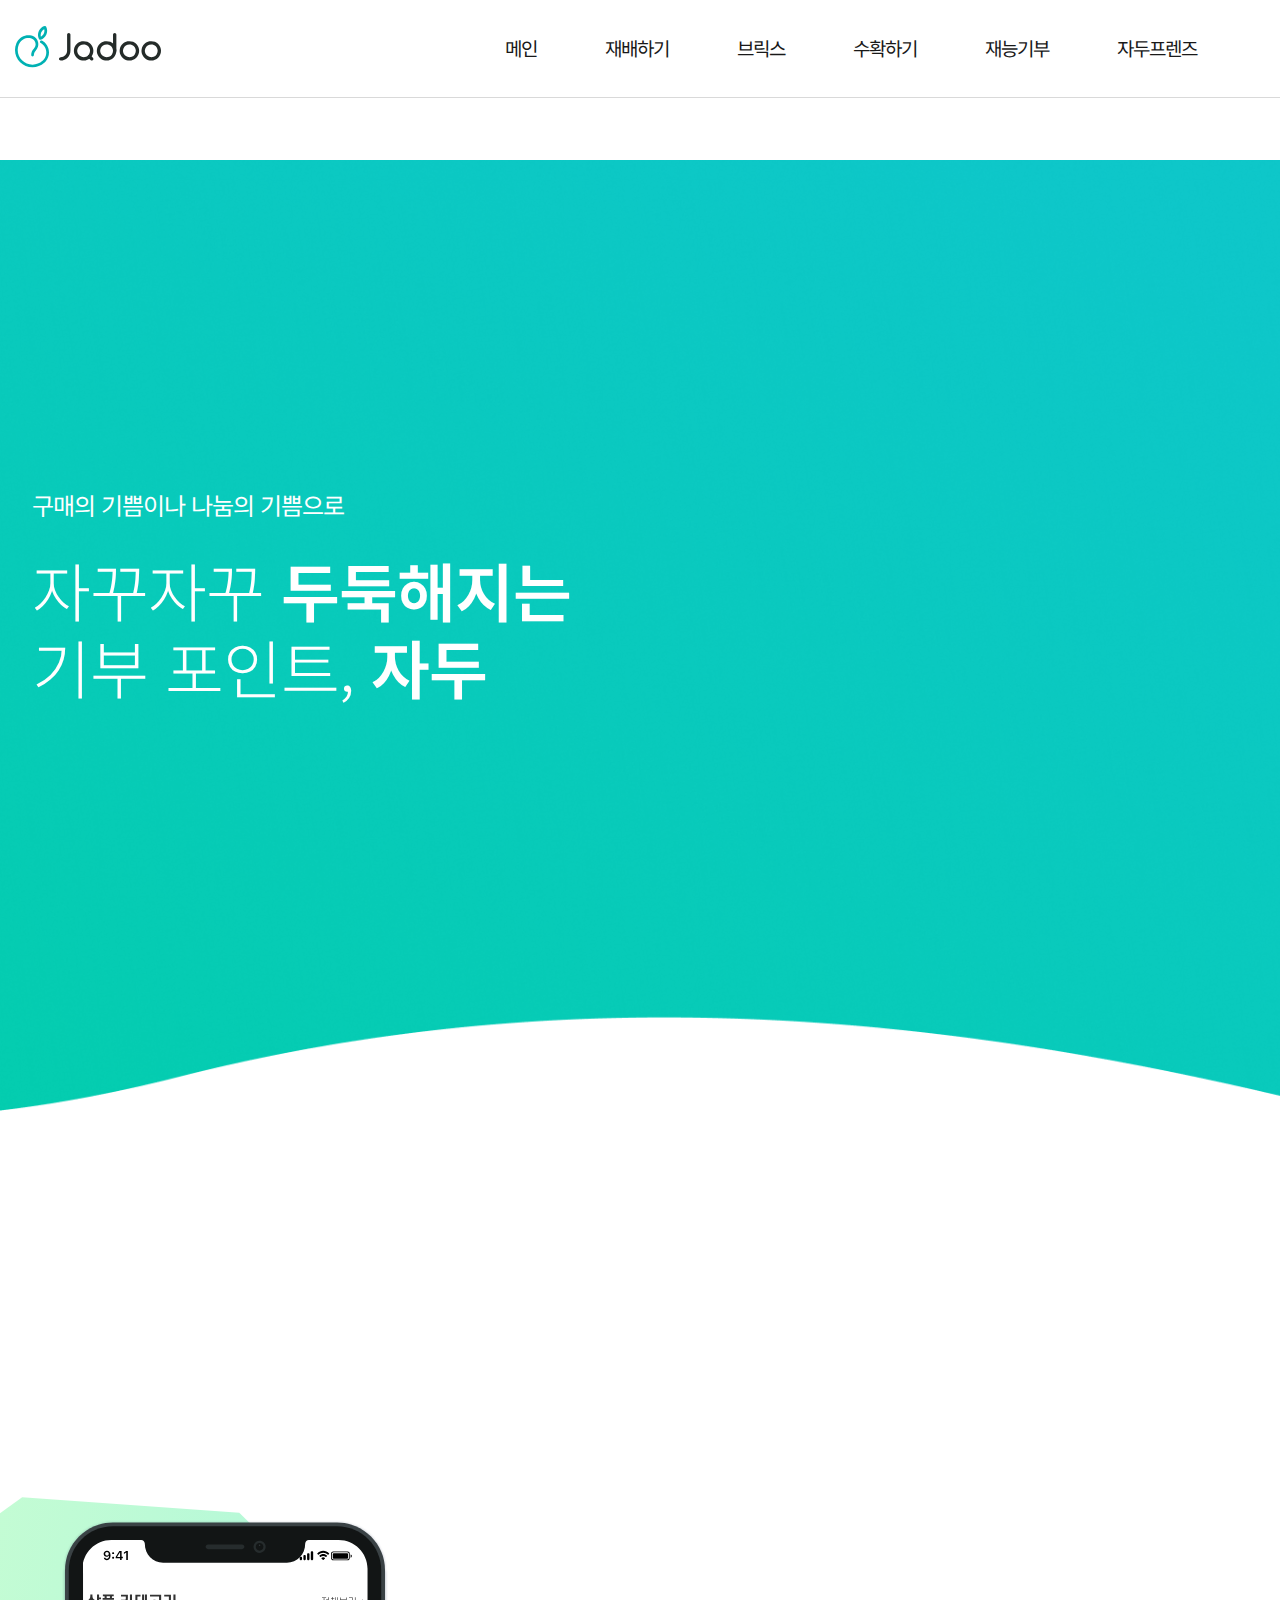
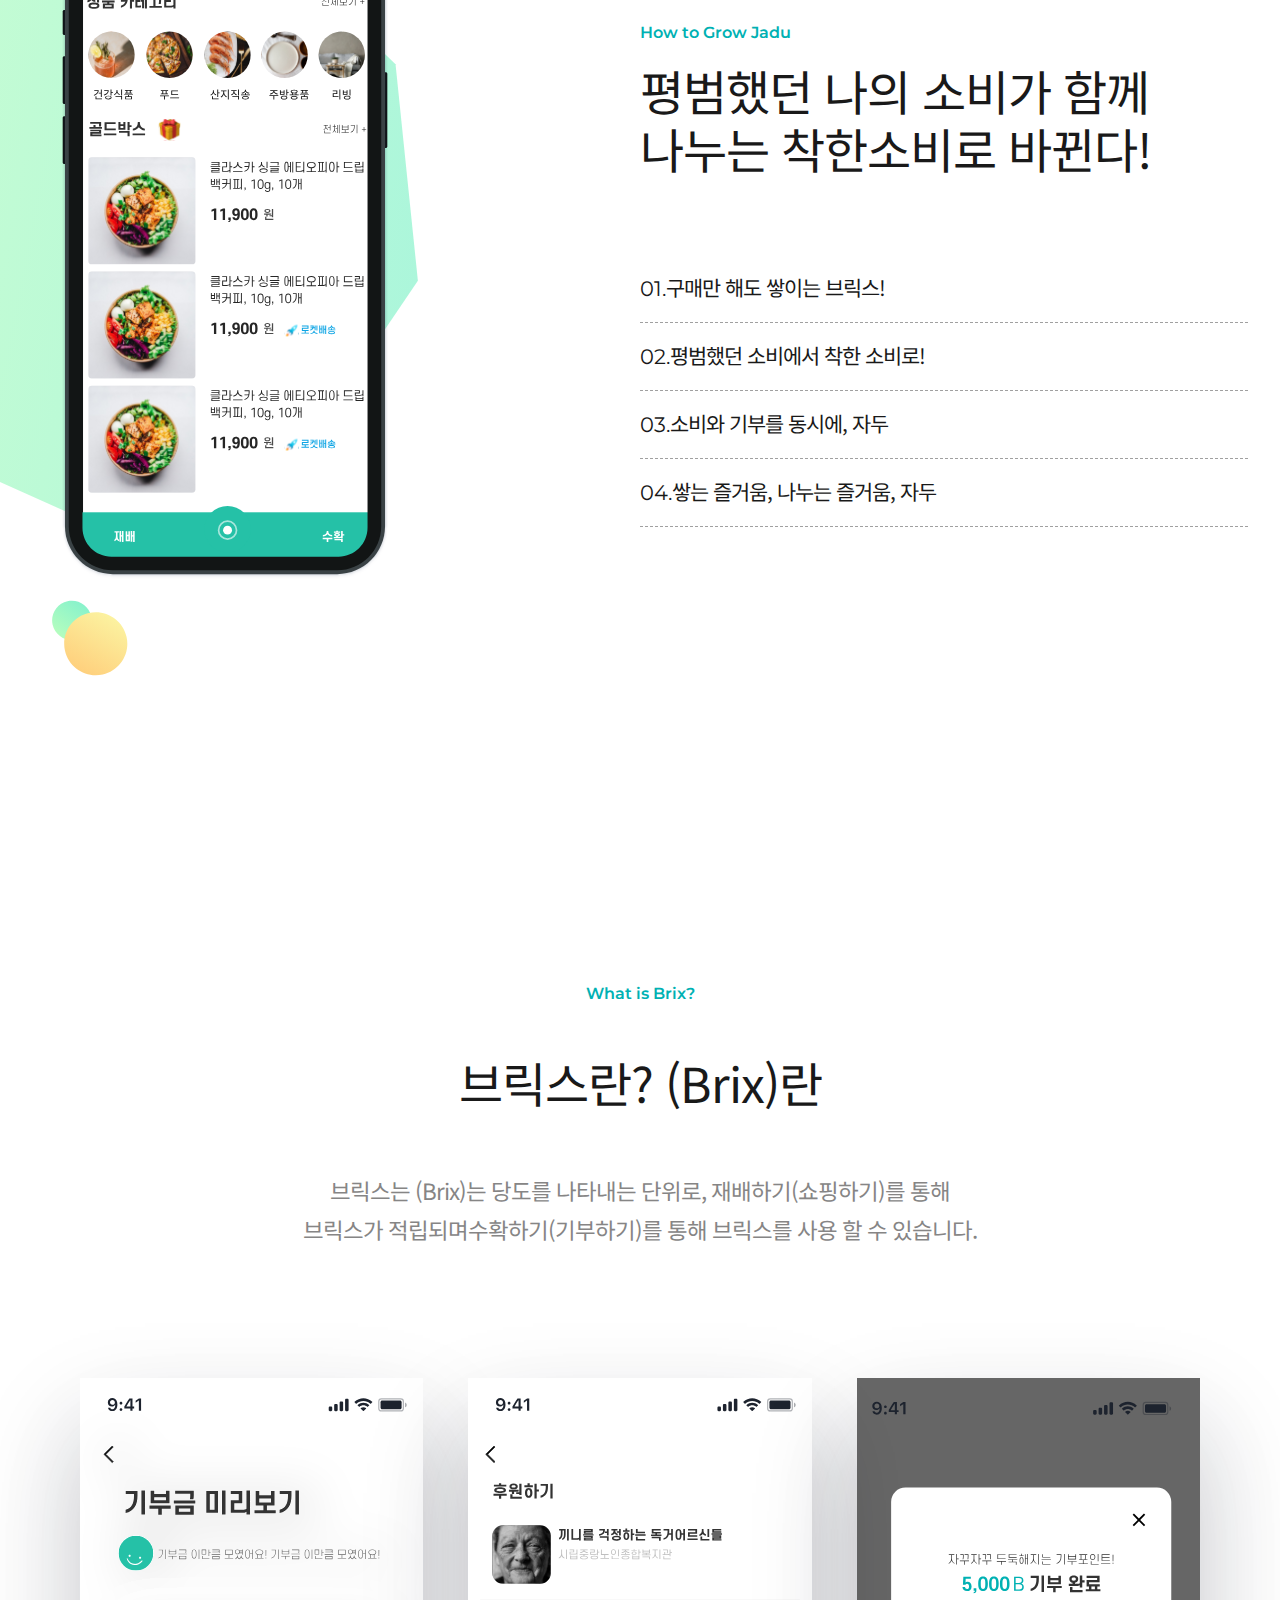
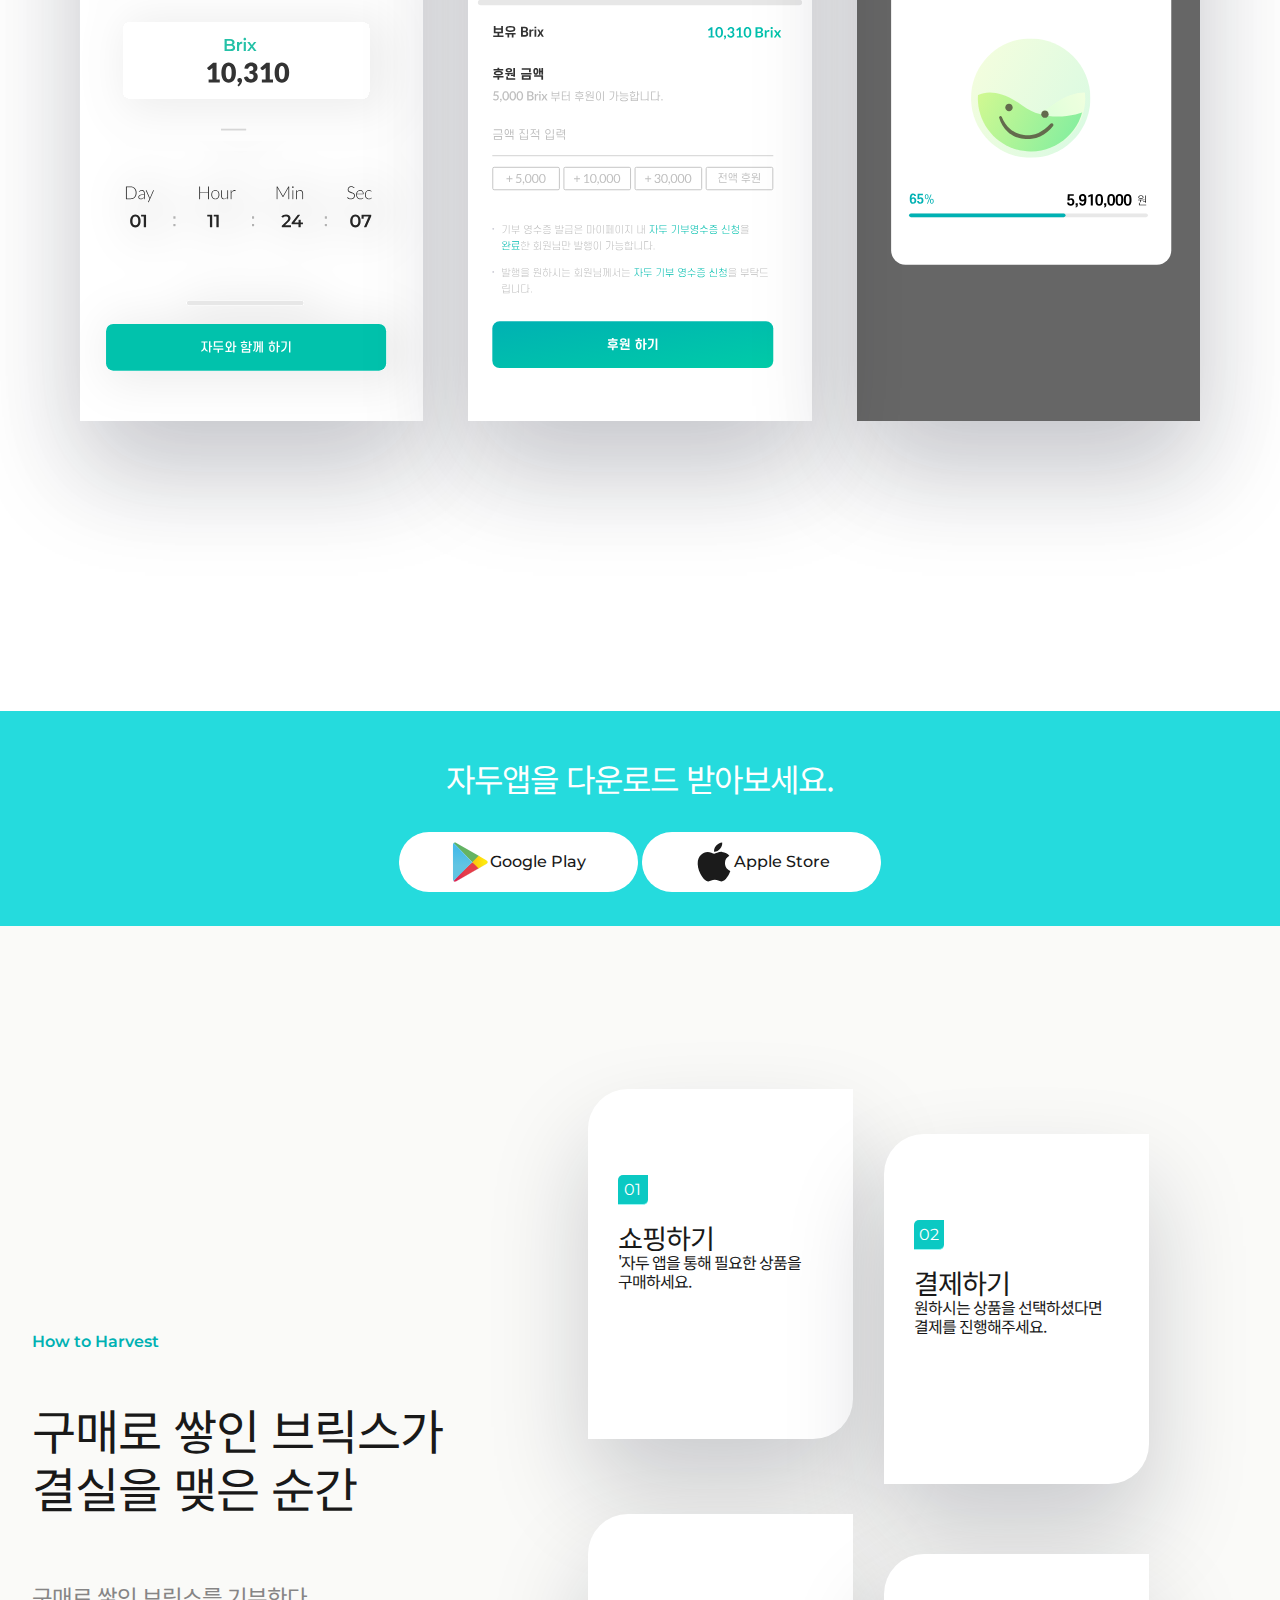
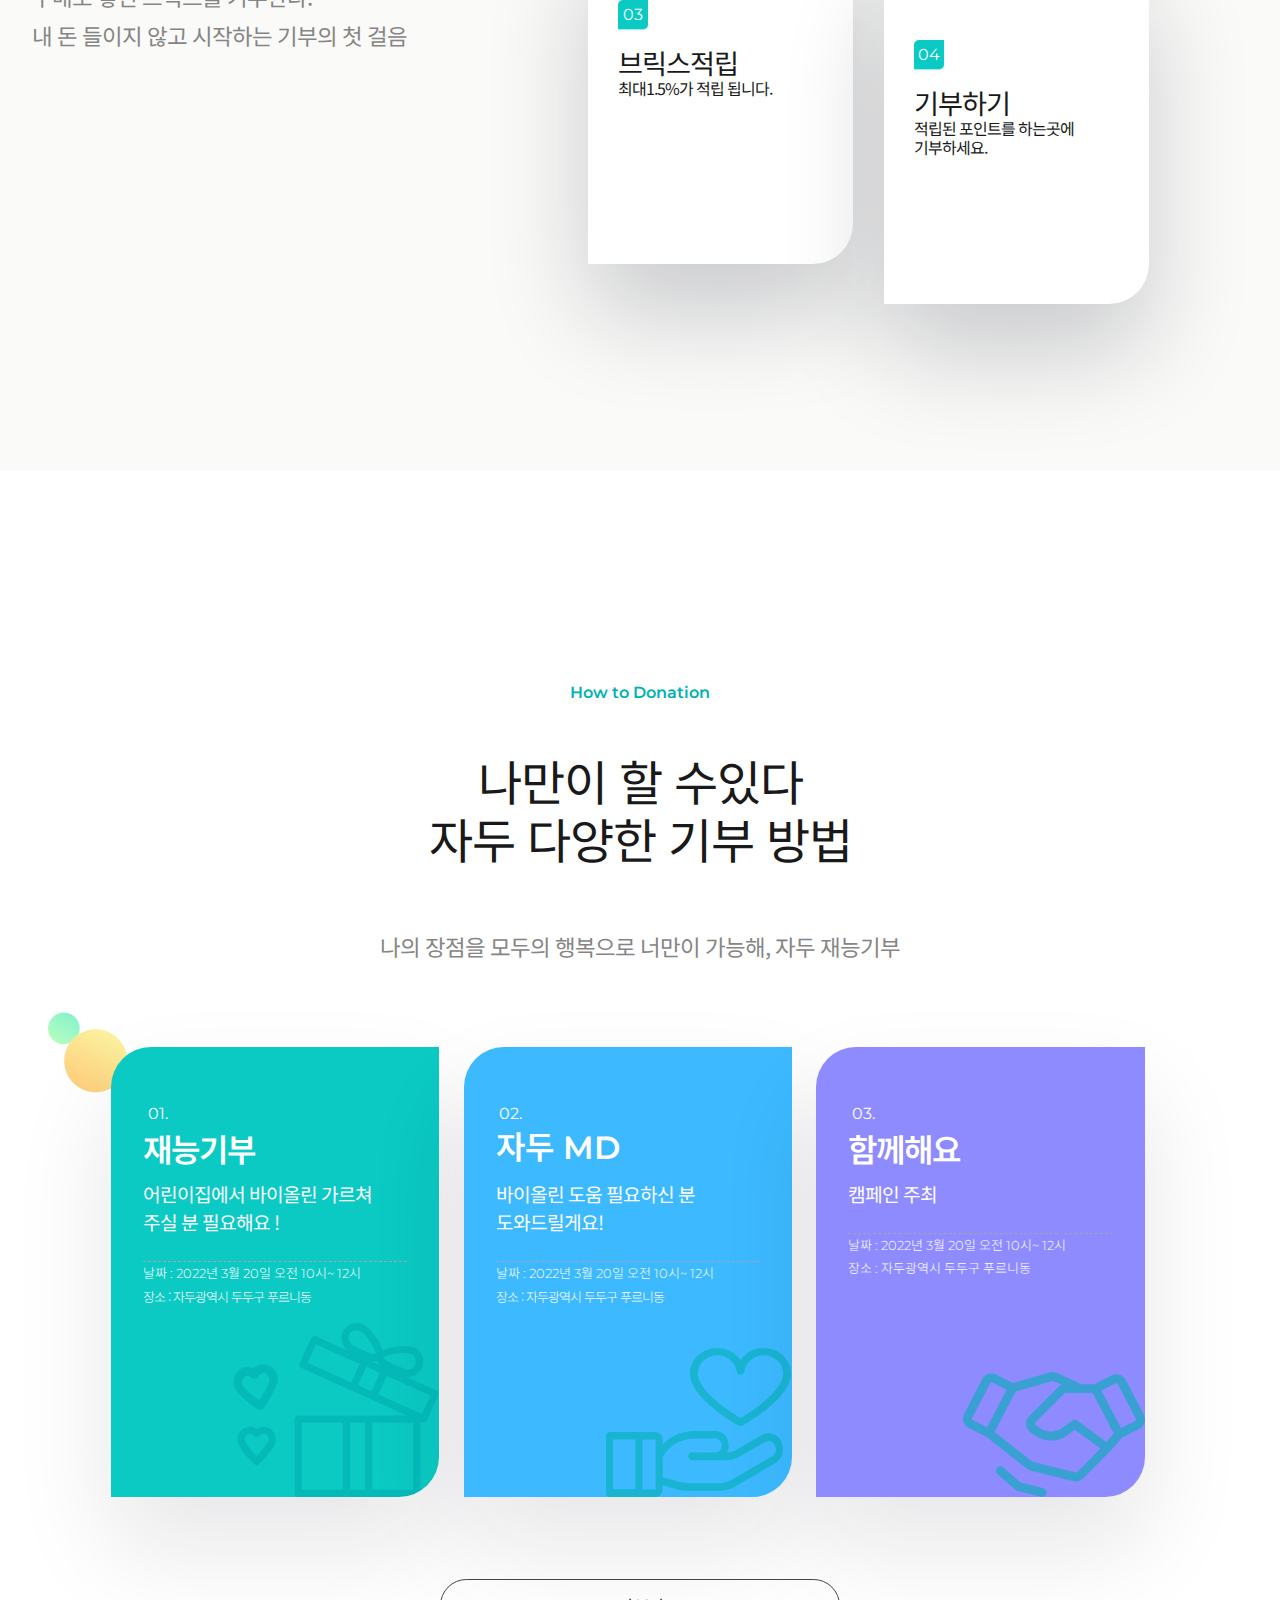
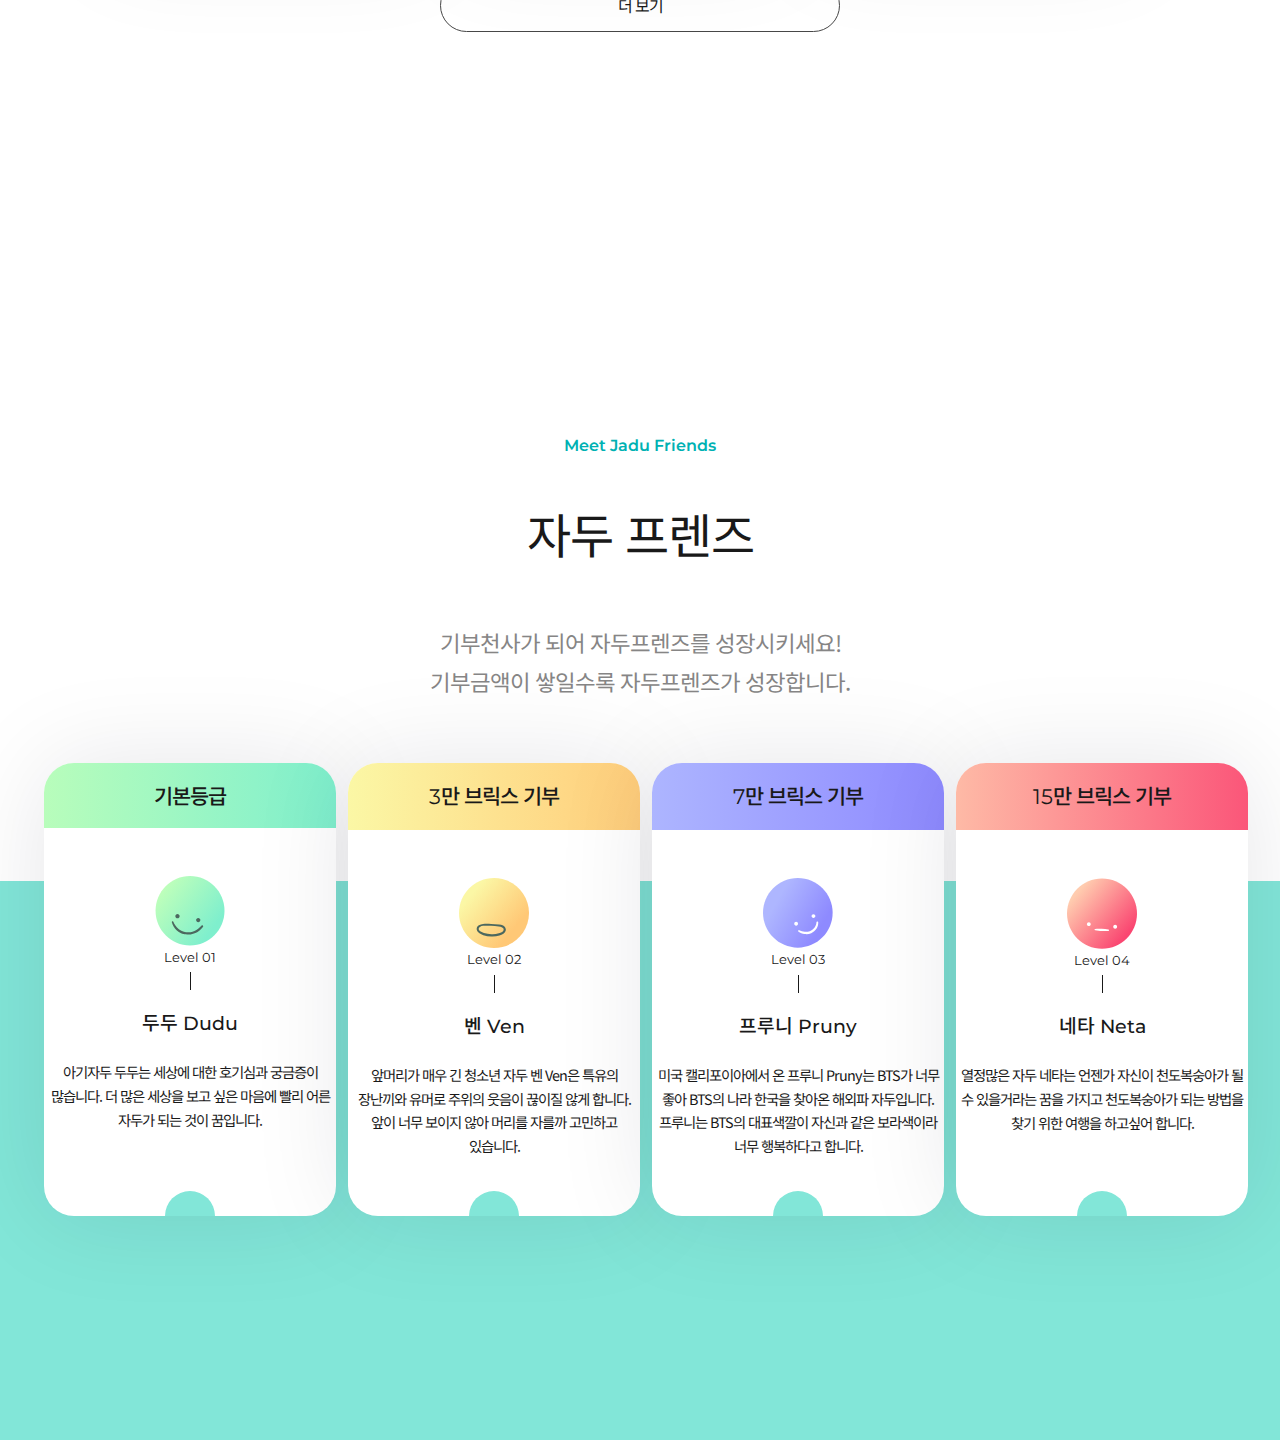
==== commit d9aed9f7: "모바일 수정" ====
--- a/index.html
+++ b/index.html
@@ -7,7 +7,7 @@
   <title>자두메인</title>
   <link rel="stylesheet" href="./css/reset.css">
   <link rel="stylesheet" href="./css/layout.css">
-
+  <link href="https://fonts.googleapis.com/icon?family=Material+Icons" rel="stylesheet">
   <script src="./js/main.js" defer></script>
 
 
@@ -72,13 +72,17 @@
 
 
     <div class="main-visual section">
-        <div class="layout">
+          <div class="visual">
+            <div class="visual bg"></div>
+          </div>
+        
+        <div class="layout flex">
           
        
           <div class="main-tit">
             <span class="destxt">구매의 기쁨이나 나눔의 기쁨으로</span>
             <h2>
-              자꾸자꾸 <strong>두둑해지는</strong> 
+              자꾸자꾸 <strong>두둑해지는</strong><br>
               기부 포인트, <strong>자두</strong>
             </h2>
           </div>
@@ -249,59 +253,30 @@
 
                 <li class="har_item box2">
                   <div class="har-txtbox">
-                    <div class="har-tit"><span lang="en">01</span><strong>쇼핑하기</strong></div>
-                    <div class="har-txt"><p> '자두 앱을 통해 필요한 상품을 구매하세요.</p></div> 
+                    <div class="har-tit"><span lang="en">02</span><strong>결제하기</strong></div>
+                    <div class="har-txt"><p>원하시는 상품을 선택하셨다면 결제를 진행해주세요.</p></div> 
                    </div>
                 </li>
                 
-                <li class="har_item box1">
+                <li class="har_item box3">
                   <div class="har-txtbox">
-                    <div class="har-tit"><span lang="en">01</span><strong>쇼핑하기</strong></div>
-                    <div class="har-txt"><p> '자두 앱을 통해 필요한 상품을 구매하세요.</p></div> 
+                    <div class="har-tit"><span lang="en">03</span><strong>브릭스적립</strong></div>
+                    <div class="har-txt"><p>최대1.5%가 적립 됩니다.</p></div> 
+                   
                    </div>
                   
                 </li>
 
-                <li class="har_item box2">
+                <li class="har_item box4">
                   <div class="har-txtbox">
-                    <div class="har-tit"><span lang="en">01</span><strong>쇼핑하기</strong></div>
-                    <div class="har-txt"><p> '자두 앱을 통해 필요한 상품을 구매하세요.</p></div> 
+                    <div class="har-tit"><span lang="en">04</span><strong>기부하기</strong></div>
+                    <div class="har-txt"><p>적립된 포인트를 하는곳에 기부하세요.</p></div> 
                    </div>
                 </li>
 
                 
                
               </ul>
-
-              <!-- <div class="har_item box1 up-on-scroll">
-                <div class="har-txt har-txtbox">
-                <div class="har-tit"><span lang="en">01</span><strong>쇼핑하기</strong></div>
-                <div class="har-txt"><p> '자두 앱을 통해 필요한 상품을 구매하세요.</p></div> 
-              </div>
-              </div>
-
-              <div class="har_item box2 up-on-scroll">
-                <div class="har-txt har-txtbox">
-                <div class="har-tit"><span lang="en">02</span><strong>결제하기</strong></div>
-                <div class="har-txt"><p>원하시는 상품을 선택하셨다면 결제를 진행해주세요.</p></div> 
-              </div>
-              </div>
-
-              <div class="har_item box3 up-on-scroll">
-                <div class="har-txt har-txtbox">
-                <div class="har-tit"><span lang="en">03</span><strong>브릭스적립</strong></div>
-                <div class="har-txt"><p>최대1.5%가 적립 됩니다.</p></div> 
-              </div>
-              </div>
-
-              <div class="har_item box4 up-on-scroll">
-                <div class="har-txt har-txtbox">
-                <div class="har-tit"><span lang="en">04</span><strong>기부하기</strong></div>
-                <div class="har-txt"><p>적립된 포인트를 하는곳에 기부하세요.</p></div> 
-              </div>
-              </div> -->
-
-
 
 
          </div>
@@ -332,6 +307,7 @@
             
             <li class="dona_item box1 up-on-scroll">
          
+              <div class="dona-txtbox">
                <div class="dona-txt dona-title-wrap">
                   <span class="number" lang="en">01.</span>
             
@@ -345,12 +321,13 @@
                 <span lang="en">날짜 : 2022년 3월 20일 오전 10시~ 12시</span>
                 <span>장소 : 자두광역시 두두구 푸르니동</span>
               </div>
+            </div>
 
             </li>
 
 
             <li class="dona_item box1 up-on-scroll">
-         
+              <div class="dona-txtbox">
               <div class="dona-txt dona-title-wrap">
                  <span class="number" lang="en">02.</span>
            
@@ -364,13 +341,15 @@
                <span lang="en">날짜 : 2022년 3월 20일 오전 10시~ 12시</span>
                <span>장소 : 자두광역시 두두구 푸르니동</span>
              </div>
-
+             
+            </div>
            </li>
 
 
            <li class="dona_item box1 up-on-scroll">
-         
-            <div class="dona-txt dona-title-wrap">
+            <div class="dona-txtbox">
+            
+              <div class="dona-txt dona-title-wrap">
                <span class="number" lang="en">03.</span>
          
               <div class="donation-tit"> 
@@ -383,7 +362,8 @@
              <span lang="en">날짜 : 2022년 3월 20일 오전 10시~ 12시</span>
              <span lang="en">장소 : 자두광역시 두두구 푸르니동</span>
            </div>
-
+           
+          </div>
          </li>
 
   
@@ -527,6 +507,6 @@
 
   </div>
   <!-- wrap end -->
-  
+  <script src="./js/test.js" defer></script>
 </body>
 </html>--- a/css/layout.css
+++ b/css/layout.css
@@ -55,14 +55,6 @@
 
 
 
-  .header .nav{ display:block; width: calc(100% - 134px);}
-  .header .nav .navmenu{display: flex; justify-content: right; align-items: center;}
-  .header .nav .navmenu li{font-size:19px;  padding-right: 68px;}
-  .header .nav .navmenu li > span:hover:before{content:""; display: block; width:6px; height: 6px; position: absolute; top:-10px; left:50%; -webkit-transform: translateX(-50%);-ms-transform: translateX(-50%);transform: translateX(-50%); border-radius: 50%; background: #4cc8ca; }
-  .header .nav .navmenu li > span.active{color:#4cc8ca;position: relative;}
-  .header .nav .navmenu li > span.active:before{content:""; display: block; width:6px; height: 6px; position: absolute; top:-10px; left:50%; -webkit-transform: translateX(-50%);-ms-transform: translateX(-50%);transform: translateX(-50%); border-radius: 50%; background: #4cc8ca;}
-  .header .navBtntoggle .nav-icon{display: none;}
-
 
 }
 
@@ -70,11 +62,11 @@
 
 
 #container { position: relative; overflow: hidden; height: 100%; }
-.section{padding:3rem 0; }
+.section{padding:5rem 0; }
 
 .flex { display: flex;     justify-content: space-between;  align-items: center; flex-wrap: wrap; }
 .up-on-scroll { transition: transform 0.4s ease 0s, opacity 1s ease 0s; }
-.layout {max-width: 1500px;margin: 0px auto;padding: 2rem;}
+.layout {position: relative;max-width: 1500px;margin: 0px auto;padding: 2rem;}
 
 
 .title__wrap {text-align: center;}
@@ -85,15 +77,15 @@
 
 
 @media screen and (min-width: 1024px) {
+  #container {}
+  .section{padding:10rem 0; }
+  .title__wrap {text-align: left;}
+
+
+
+}
+@media screen and (min-width: 768px) and (max-width: 1023px) {
   #container {margin-top: 86px;}
-  
-  .title__wrap {text-align: left;}
-
-
-
-}
-@media screen and (min-width: 768px) and (max-width: 1023px) {
-  #container {margin-top: 50px;}
 }
 @media screen and (min-width: 1200px) {
   .title__wrap .title{ font-size:3rem;padding: 30px 0;}
@@ -114,9 +106,12 @@
 
 
 /* main visual */
-.main-visual { position: relative; width: 100%;  height: 65vh;     padding: 5rem 0 0;background-image: url("../images/main-visual_bg.png"); background-position: center bottom; background-size: cover; background-repeat: no-repeat; }
-.main-visual .layout{ position: relative;height: 100%; display: flex;flex-wrap: wrap; justify-content: space-between; align-items: center; }
-.main-visual .main-tit {width:100%;margin-top: -5rem;}
+.main-visual { position: relative; width: 100%; height: 50rem;   }
+.main-visual .visual{width: 100%; height: 100%; }
+.main-visual .bg{background-image: url("../images/main-visual_bg.png"); background-position: center bottom; background-size: cover; background-repeat: no-repeat;}
+
+.main-visual .layout{position: absolute;top: 45%;left: 50%;transform: translate(-50%, -50%);width: 100%;}
+.main-visual .main-tit {}
 .main-visual .main-tit > span { font-size: 1.5rem;color:#fff; padding-bottom: 2rem;display: inline-block; }
 .main-visual .main-tit > h2 { font-size: 3rem; color:#fff;font-weight: 300; }
 .main-visual .main-tit > h2 > strong {color: #fff; font-weight: 600;  }
@@ -184,29 +179,27 @@
 
   @media (min-width: 1024px) { 
 
-        .main-visual {height: 80vh; }
-        .main-visual .layout{ flex-wrap: nowrap; padding: 14rem 4rem;}
-        .main-visual .main-tit {  width: 50%;}
+        .main-visual {height: 83rem;}
+        .main-visual .flex{ flex-wrap: nowrap; }
+        .main-visual .main-tit { width:58%; }
         .main-visual .main-tit > h2 { font-size: 5rem; }
         
-        .main-visual .itemwrap {}
-
-
-        .main-visual .itemwrap .item:nth-child(1){ width: 10rem; height: 10rem; }
+    
+        .main-visual .itemwrap .item:nth-child(1){width: 13rem;height: 13rem;}
         
         @keyframes item1 {
           0%   {right:24rem; top:-10rem;}
           100%  {right:23rem;  top:-9rem;}
          }
         
-        .main-visual .itemwrap .item:nth-child(2) { width: 14rem;height: 14rem;}
+        .main-visual .itemwrap .item:nth-child(2) {width: 20rem;height: 20rem;}
         
           @keyframes item2 {
             0%    {right: 3rem; top: -16rem;}
             100%  {right: 1rem; top: -15rem;}
           }
         
-        .main-visual .itemwrap .item:nth-child(3) { width: 23rem;height: 23rem; }
+        .main-visual .itemwrap .item:nth-child(3) {width: 30rem;height: 30rem;}
         
           @keyframes item3 {
             0%    {right: -10rem;  bottom: -19rem;}
@@ -214,7 +207,7 @@
           }
         
         
-        .main-visual .itemwrap .item:nth-child(4) { width: 23rem;height: 23rem;}
+        .main-visual .itemwrap .item:nth-child(4) {width: 37rem;height: 37rem;}
             
           @keyframes item4 {
             0%    {right: 12rem; bottom: -24rem;}
@@ -417,7 +410,7 @@
   to{opacity:1;}}
 .slides img{width:100%;height:100%;box-shadow: rgb(17 20 39 / 5%) 0px 50px 100px;}
 
-#pager{position:relative;margin-top: 0;text-align:center;}
+#pager{display: none; position:relative;margin-top: 0;text-align:center;}
 
 #pager span{position:relative;margin: 0 4px;display:inline-block;width:1rem;height:1rem;background-color:#666;border-radius:100%;cursor:pointer;transition:width 0.3s;}
 #pager span.on{width:1rem;border-radius:25px;background-color:#28c2a8;}
@@ -426,7 +419,7 @@
 .slideStopStart{position:relative;text-align:center;font-weight:bold;padding:0.5rem 0;background-color:#666;color:#fff;margin-top:1rem;cursor:pointer;}
 
 @media screen and (min-width: 481px) and (max-width: 768px) {
-  
+  #pager{display:block;}
   .brixslide__wrap {margin:4rem;}
 }
 
@@ -501,20 +494,28 @@
 .harvest__wrap .flex{flex-direction: column;}
 
 
-
-.harvest__box .har_item{ position: relative;display: inline-block; cursor: pointer; width:100%;background-color: #fff;    min-height: 160px;
-  border-radius: 40px 0 40px 0; box-shadow: rgb(17 20 39 / 20%) 0px 50px 100px;margin: 1%;}
-
-.harvest__box .har_item .har-txtbox {position: relative; width: 100%; height: 100%; /*display: flex;align-items: center; flex-direction: column;  */}
-.har-tit { padding-bottom: 0.8rem;}
-.harvest__box .har_item .har-txtbox span{display: block;background-color: #0BC9C3;width: 30px;height: 30px;line-height: 30px;text-align: center;color: #fff;border-radius: 5px 0 5px 0; margin: 0 auto 1rem;  border-bottom: 1px solid #98f7f4; }
-.harvest__box .har_item .har-txtbox strong{font-size:1.3rem;}
+ul.harvest__box { display: flex; flex-wrap: wrap;    justify-content: center; }
+.harvest__box .har_item{position: relative;cursor: pointer;width:100%;background-color: #fff;border-radius: 40px 0 40px 0;box-shadow: rgb(17 20 39 / 20%) 0px 50px 100px;margin-right: 1%;height: 350px;}
+
+.harvest__box .har_item .har-txtbox {position: relative; width: 100%; height: 100%;display: block; }
+.harvest__box .har_item .har-txtbox .har-tit {
+  padding-top: 3.5rem;
+}
+.harvest__box .har_item .har-txtbox span{display: block;background-color: #0BC9C3;width: 30px;height: 30px;line-height: 30px;text-align: center;color: #fff;border-radius: 5px 0 5px 0;margin: 3rem auto 1rem;border-bottom: 1px solid #98f7f4;}
+.harvest__box .har_item .har-txtbox strong{font-size: 1.7rem;}
+.harvest__box .har_item.box1{top: 0px;}
+.harvest__box .har_item.box2{top: 0px;}
+.harvest__box .har_item.box3{top: 0px;}
+.harvest__box .har_item.box4{top: 0px;}
+
 
 .harvest__box .har_item:hover{background-color: #0BC9C3; transition:all ease-in-out .2s; }
 .harvest__box .har_item:hover .har-txtbox{color:#fff;}
 .harvest__box .har_item:hover .har-txtbox strong{ color: #fff;display: block;}
-.harvest__box .har_item:hover .har-txtbox p{color:#fff; } 
- 
+.harvest__box .har_item:hover .har-txtbox p{color:#fff;margin-bottom: 38px;} 
+ 
+
+
 @media screen and (min-width: 1520px) {
  
 }
@@ -531,11 +532,11 @@
   .harvest__wrap .flex{  flex-wrap: nowrap;    flex-direction: row;}
 
   .harvest__wrap .title__wrap{width:60%;}
-  .harvest__box  { position: relative; display: flex;flex-wrap: wrap;}
-  .harvest__box .har_item{width: 32%;height: 350px;}
+  .harvest__box  { position: relative; display: flex;flex-wrap: wrap;justify-content: flex-end;}
+  .harvest__box .har_item{width: 35%;   margin: 2%;}
   .harvest__box .har_item .har-txtbox{align-items: flex-start;}
   .harvest__box .har_item .har-txtbox span {margin:0 0 1rem;}
-  .harvest__box  { position: relative; display: flex;flex-wrap: wrap;  justify-content: flex-end;}
+
   .harvest__box li{padding:30px;}
   .harvest__box .har_item.box1{top: -45px;}
   .harvest__box .har_item.box2{top: 0px;}
@@ -546,12 +547,14 @@
 
 @media screen and (min-width: 840px) and (max-width: 1199px) {
   .harvest__wrap .title__wrap {text-align: center; }
-  .harvest__box .har_item{width:20%;    margin-right: 1%; }
-}
-
-
-@media screen and (min-width: 481px) and (max-width: 839px) { 
-  .harvest__box .har_item{width:47%;    margin-right: 1%; }
+ 
+}
+
+
+@media screen and (min-width: 481px) and (max-width: 1199px) { 
+  .harvest__box .har_item{width:45%;    margin: 1%; }
+  
+
 }
 
 
@@ -571,19 +574,29 @@
 .donation_wrap .flex{ justify-content: center;}
 .donation_wrap .title__wrap{text-align: center;}
 .donation__box {position: relative; display: flex; flex-wrap: wrap;}
-.donation__box .dona_item{border-radius: 40px 0 40px 0; cursor: pointer;padding: 1.3rem;box-shadow: rgb(17 20 39 / 10%) 0px 50px 100px;  width: 100%;  height:100% ; margin-right: 1%; margin-bottom: 2rem; text-align: left;}
-
-.donation__box .dona_item:nth-child(1){background-color: #0BC9C3;}
-.donation__box .dona_item:nth-child(2){background-color: #8E8AFF;}
-.donation__box .dona_item:nth-child(3){background-color: #15ba63;}
+.donation__box .dona_item{border-radius: 40px 0 40px 0; cursor: pointer;
+  box-shadow: rgb(17 20 39 / 10%) 0px 50px 100px;  width: 100%;  height:450px; margin-right: 1%; margin-bottom: 2rem; text-align: left;}
+
+.donation__box .dona_item:nth-child(1){background-color: #0BC9C3;background-image: url(../images/dona_item01.svg);
+  background-repeat: no-repeat;
+  background-position: right bottom;
+  background-size: auto;}
+.donation__box .dona_item:nth-child(2){background-color: #3CB9FF;background-image: url(../images/dona_item02.svg);
+  background-repeat: no-repeat;
+  background-position: right bottom;
+  background-size: auto;}
+.donation__box .dona_item:nth-child(3){background-color: #8E8AFF ;background-image: url(../images/dona_item03.svg);
+  background-repeat: no-repeat;
+  background-position: right bottom;
+  background-size: auto;}
 
 /* .donation__box .dona_item:hover{background-color: #0BC9C3; transition:all ease-in-out .1s; }
 .donation__box .dona_item:hover .dona-title-wrap .donation-tit strong{ color: #fff;display: block;}
 .donation__box .dona_item:hover .dona-title-wrap p{color:#fff; }  */
-
+.dona-txtbox{height: 100%;    padding: 52px 32px;}
 .donation__box .dona-title-wrap {display: flex;  flex-direction: column; border-bottom: 1px dashed #a5a5a5; }
 .donation__box .dona-title-wrap .number{display:inline-block; /*background-color: #0BC9C3;*/ width: 30px;height: 30px;line-height: 30px;text-align: center;color: #fff;border-radius: 5px 0 5px 0;}
-.donation__box .dona-title-wrap .donation-tit {/* margin-left: 1rem;*/ }
+.donation__box .dona-title-wrap .donation-tit {}
 .donation__box .dona-title-wrap .donation-tit strong{ color:#fff; margin-bottom: 14px; font-size: 1.2rem; display: block; font-weight: 600;}
 .donation__box .dona-title-wrap .donation-tit p{  color:#fff;  padding-bottom: 1.5rem; font-size: 1.2rem;line-height: 1.45;}
 .donation__box .donation-date{ padding-left: 3rem; /*padding: 0.5rem 0 0 3rem;*/ padding:0; }
@@ -594,6 +607,7 @@
   padding: 4px 0;
 }
 
+
 .donation_wrap .circle3{background: url(../images/circle1.svg) center center / 50% no-repeat; position: absolute;
   transition: all 0.3s ease 0s;width: 4rem;height: 4rem;content: "";  
   animation-name: circle3;
@@ -642,9 +656,9 @@
 
     @media (min-width: 767px) {
       
-      
-      .donation__box{justify-content: center;margin: 50px auto; padding:3rem; }
-      .donation__box .dona_item{width:32%;min-height: 360px;}
+     
+      .donation__box{justify-content: center;margin: 50px auto; }
+      .donation__box .dona_item{width: 27%; margin-right: 2%;}
      
 
     }
@@ -657,6 +671,11 @@
     }
 
 
+
+    @media screen and (min-width: 1024px) {
+      .donation__box .dona-title-wrap .donation-tit strong{font-size:2rem;}
+    }
+    
 
 
 
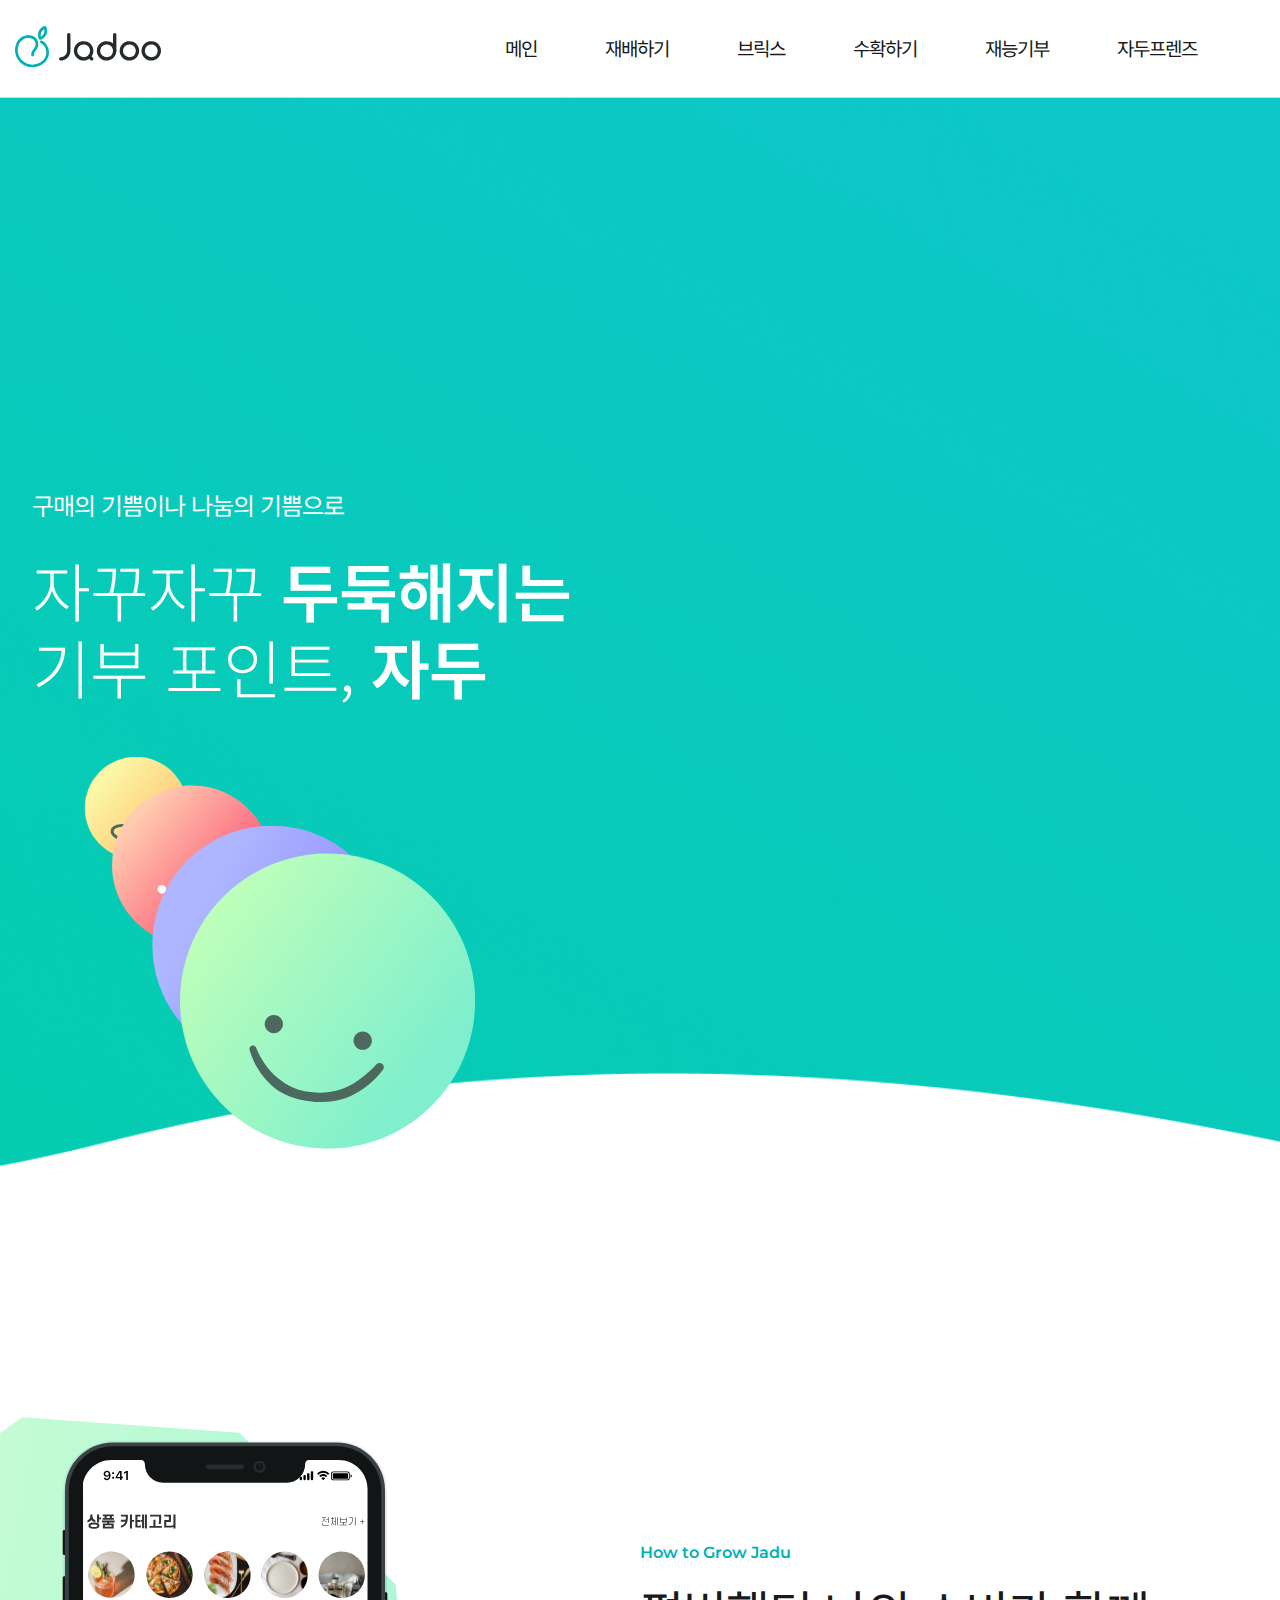
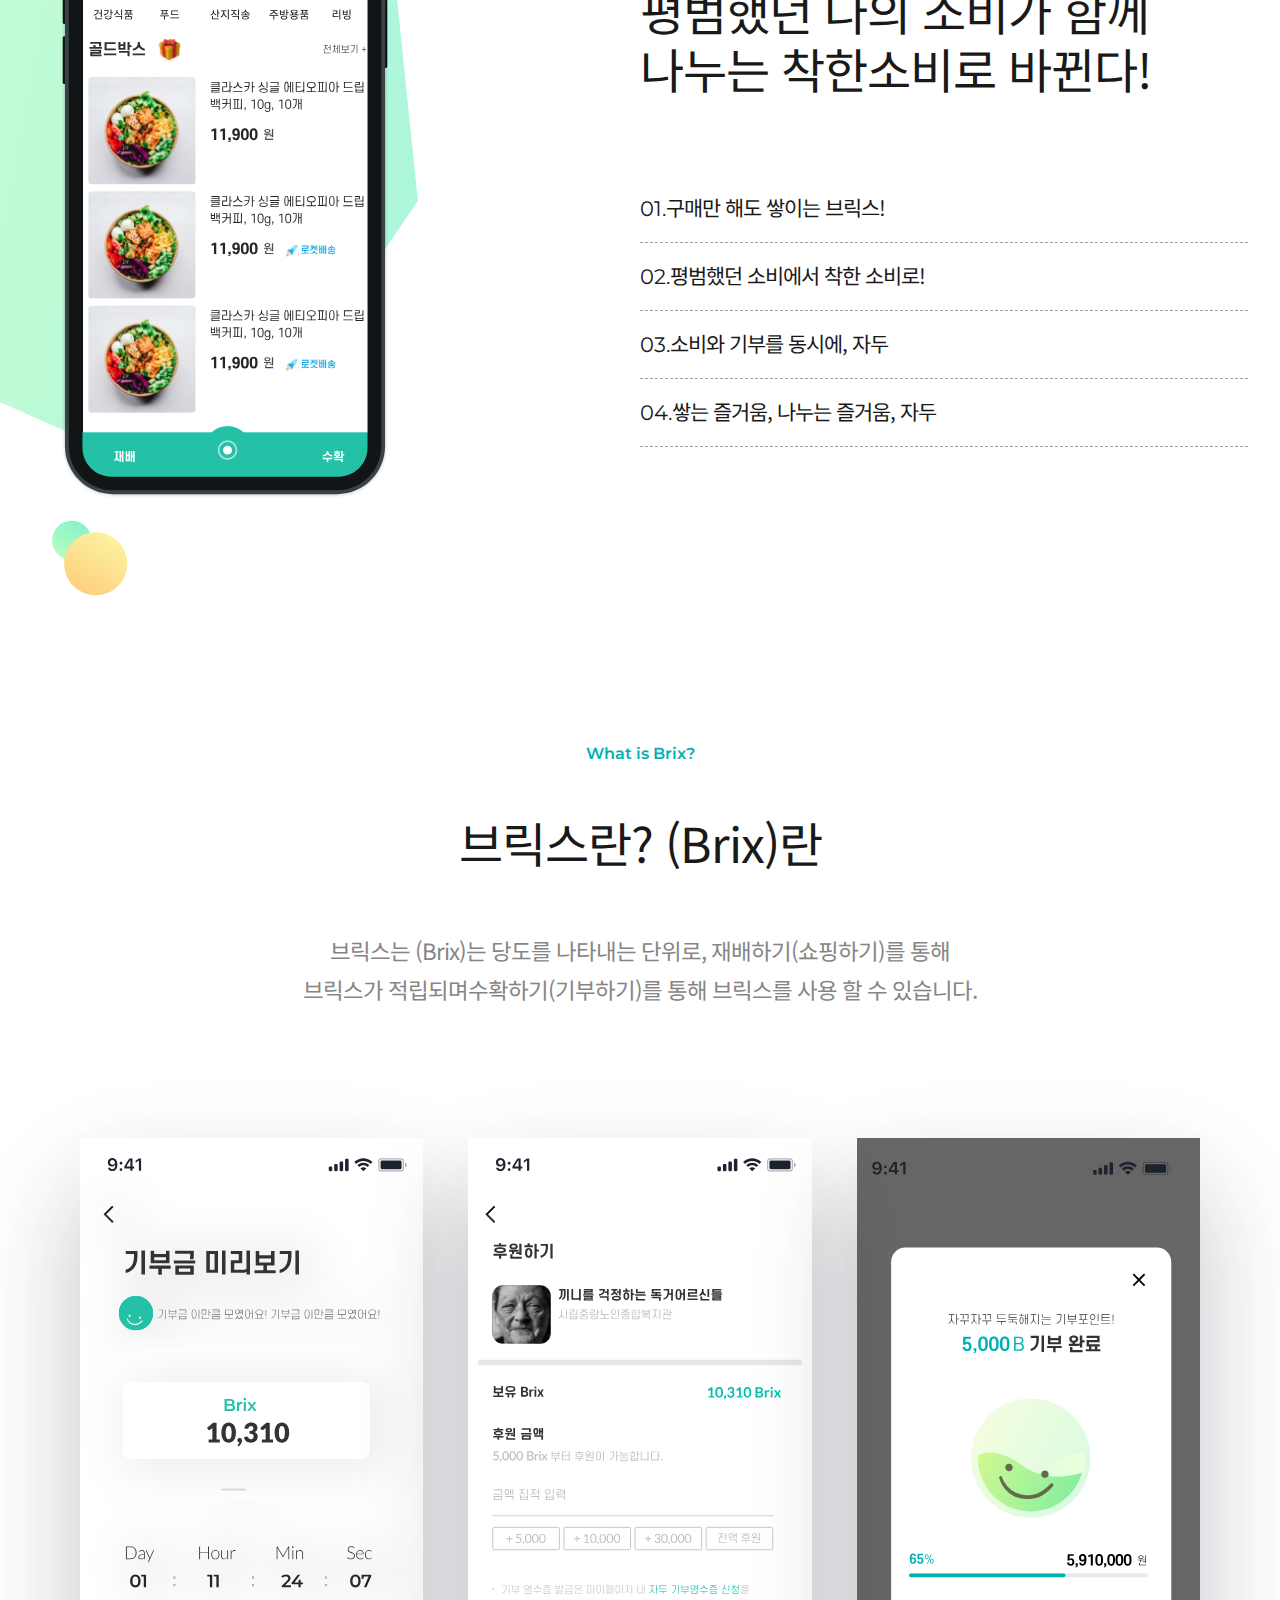
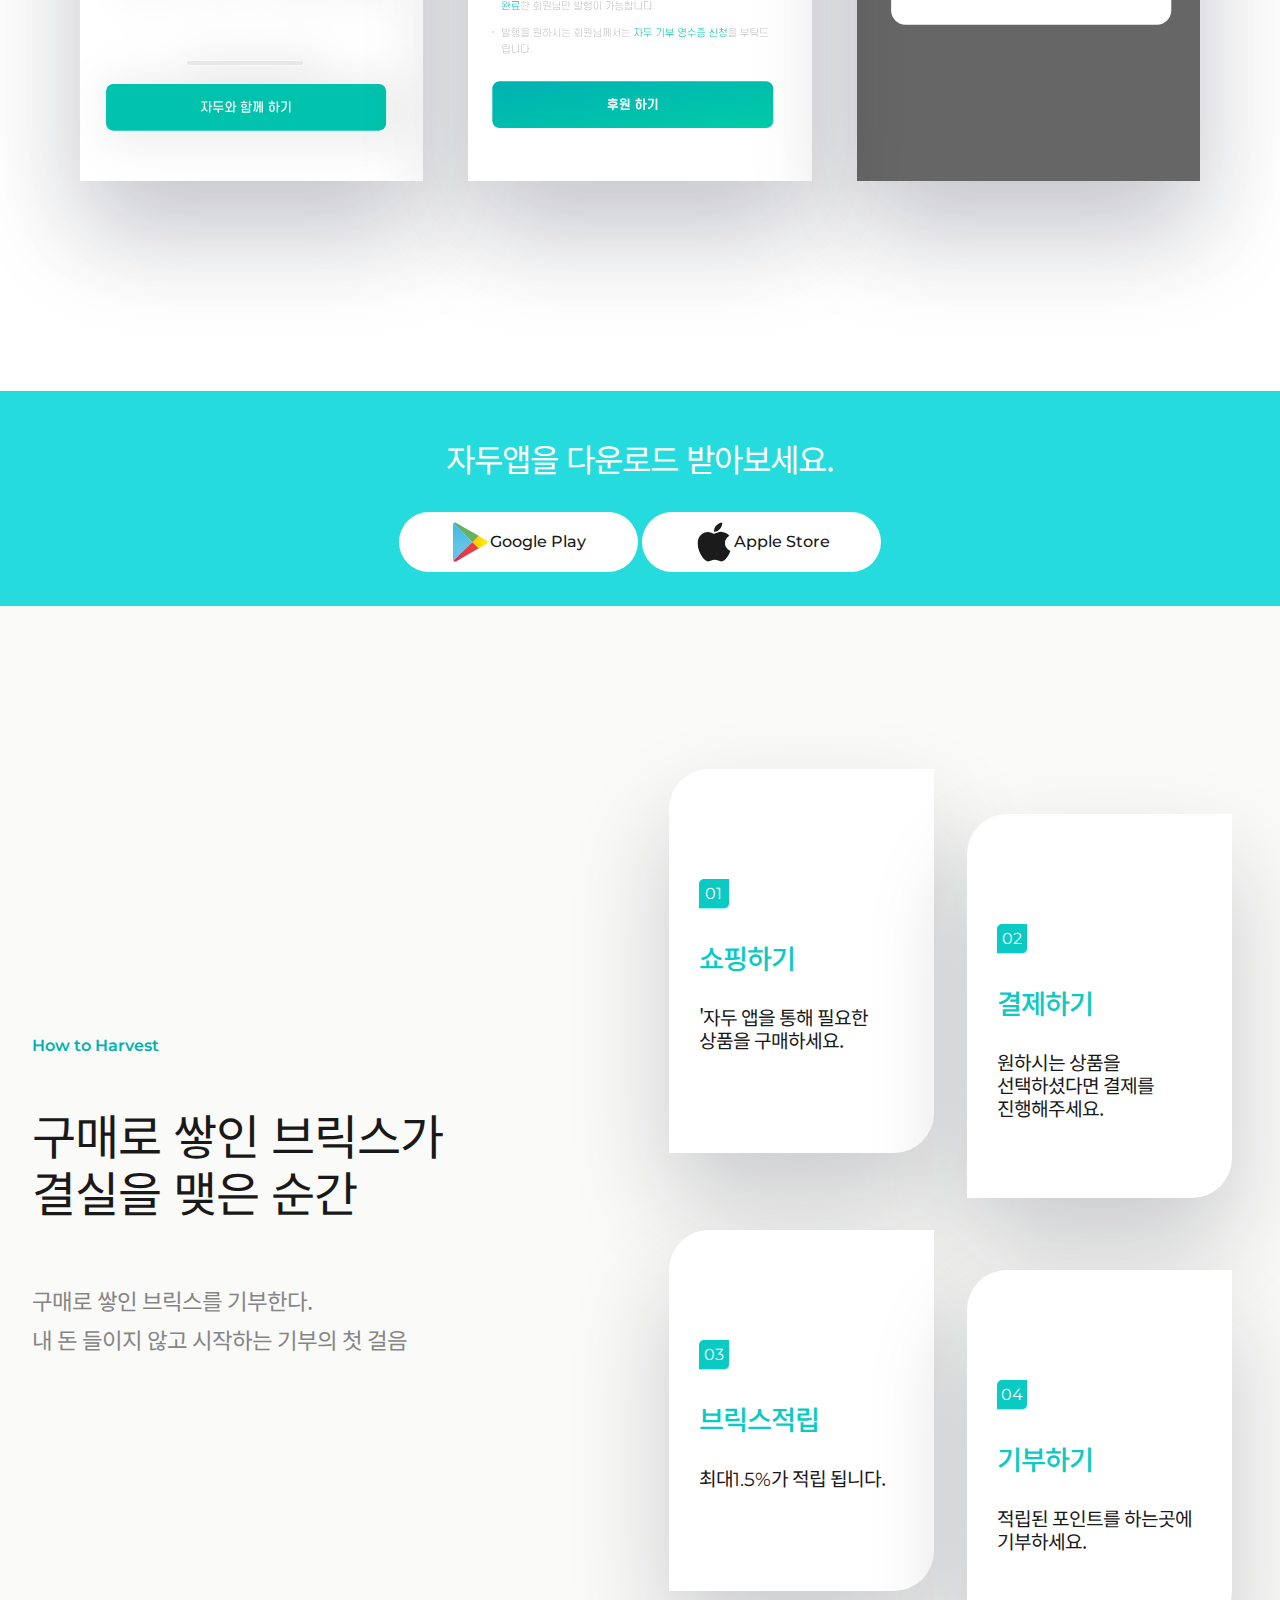
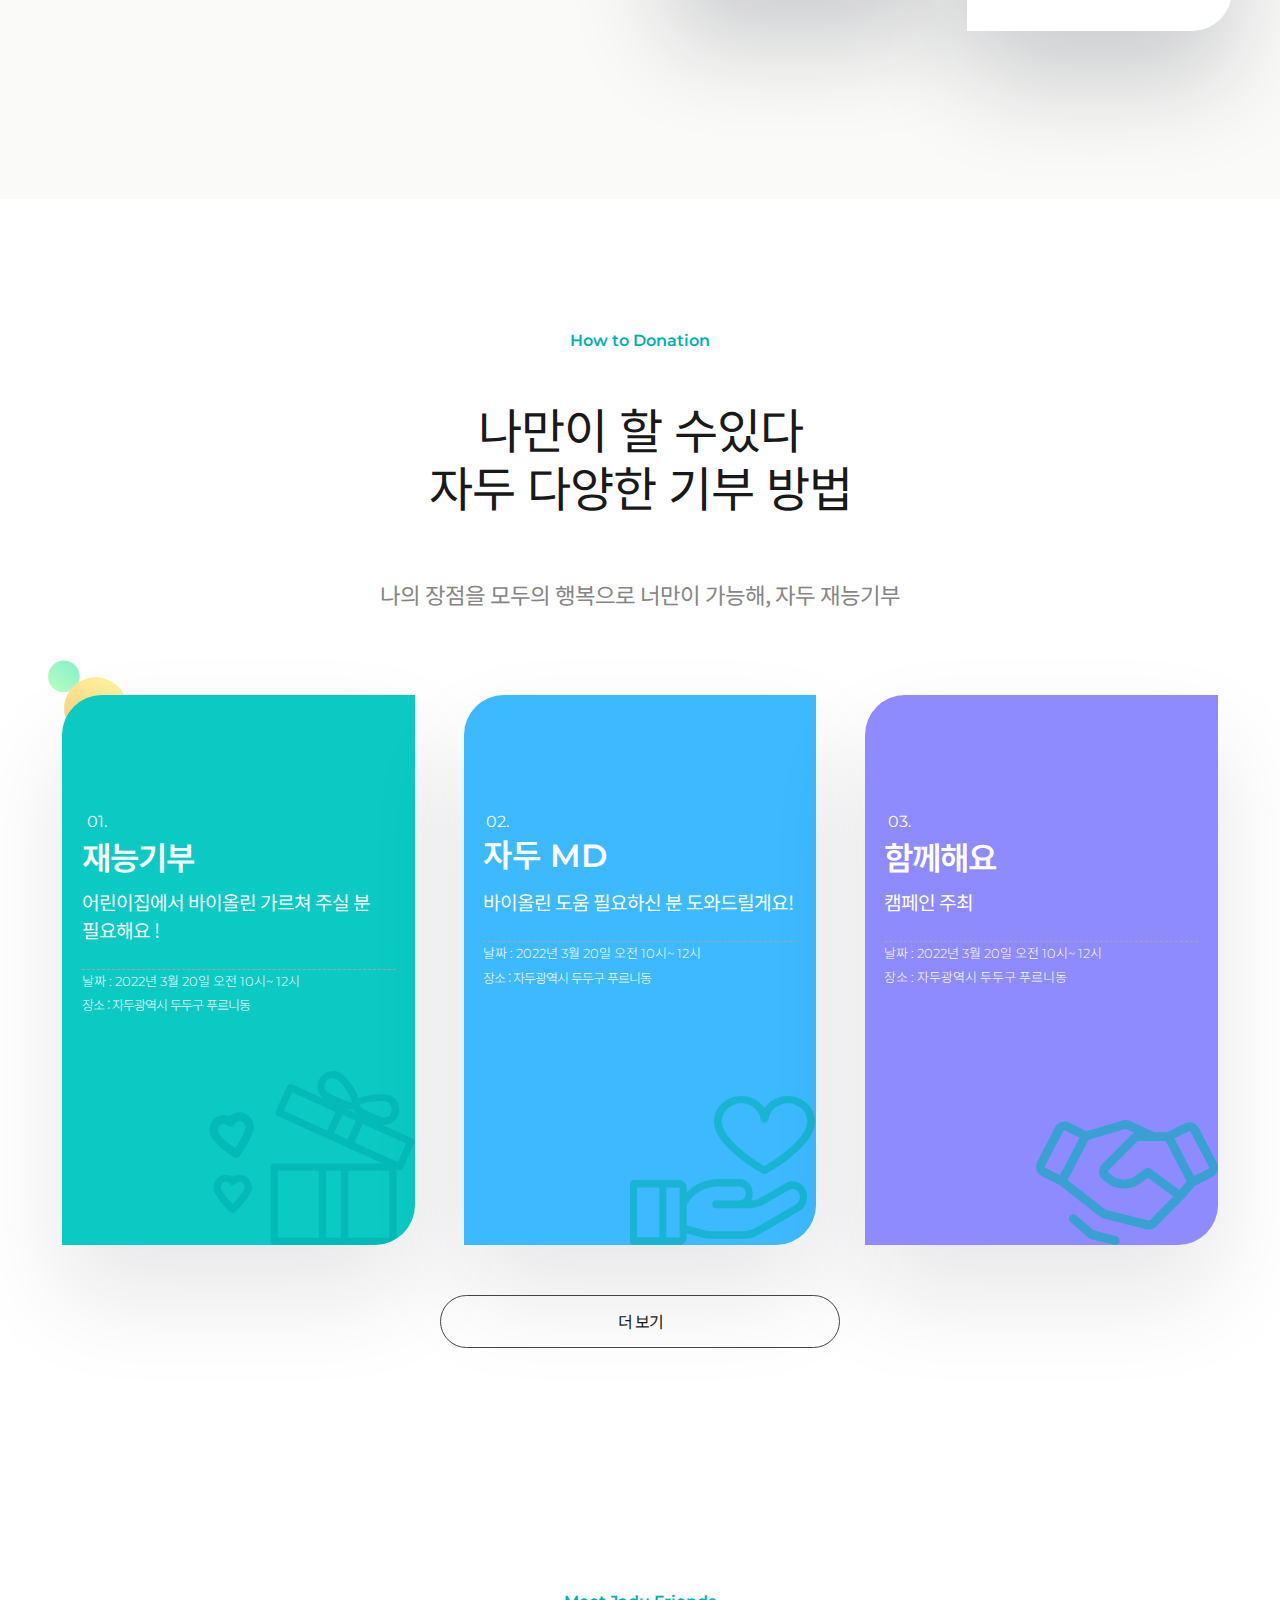
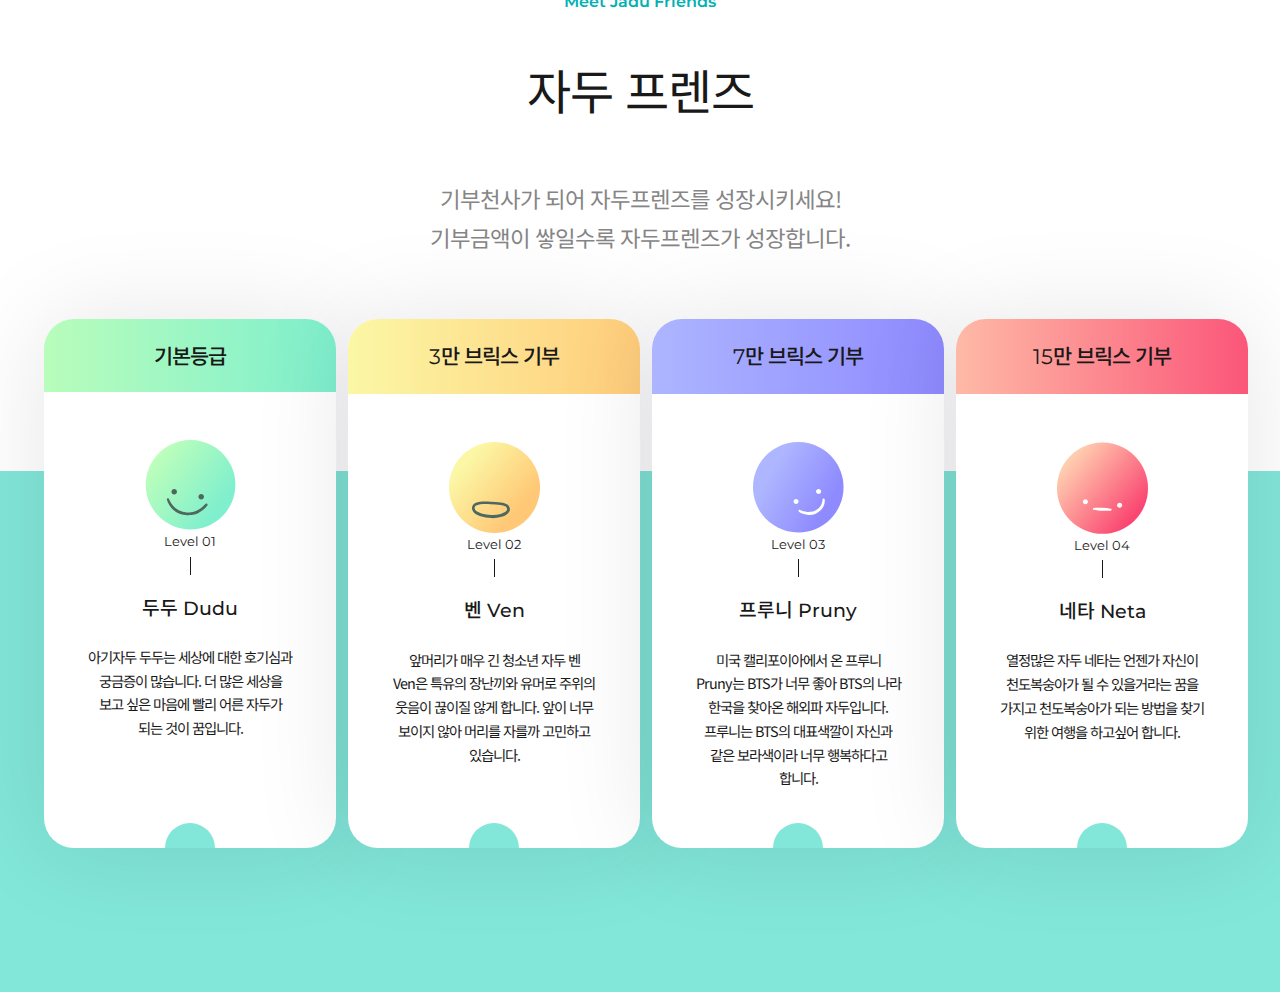
==== commit cb031ad5: "레이아웃 수정" ====
--- a/index.html
+++ b/index.html
@@ -246,31 +246,39 @@
                 
                 <li class="har_item box1">
                    <div class="har-txtbox">
-                     <div class="har-tit"><span lang="en">01</span><strong>쇼핑하기</strong></div>
-                     <div class="har-txt"><p> '자두 앱을 통해 필요한 상품을 구매하세요.</p></div> 
+                     <div class="har-tit">
+                       <span class="har-num" lang="en">01</span>
+                       <strong>쇼핑하기</strong>
+                      <p class="har-txt"> '자두 앱을 통해 필요한 상품을 구매하세요.</p>
                     </div>
+                     
+                   </div>
                 </li>
+            
 
                 <li class="har_item box2">
                   <div class="har-txtbox">
-                    <div class="har-tit"><span lang="en">02</span><strong>결제하기</strong></div>
-                    <div class="har-txt"><p>원하시는 상품을 선택하셨다면 결제를 진행해주세요.</p></div> 
+                    <div class="har-tit"><span class="har-num" lang="en">02</span><strong>결제하기</strong>
+                    <p class="har-txt">원하시는 상품을 선택하셨다면 결제를 진행해주세요.</p>
+                    </div>
                    </div>
                 </li>
                 
                 <li class="har_item box3">
                   <div class="har-txtbox">
-                    <div class="har-tit"><span lang="en">03</span><strong>브릭스적립</strong></div>
-                    <div class="har-txt"><p>최대1.5%가 적립 됩니다.</p></div> 
-                   
+                    <div class="har-tit">
+                      <span class="har-num" lang="en">03</span>
+                      <strong>브릭스적립</strong>
+                      <p class="har-txt">최대<span class="eng" lang="en">1.5%</span>가 적립 됩니다.</p>
+                    </div>
                    </div>
                   
                 </li>
 
                 <li class="har_item box4">
                   <div class="har-txtbox">
-                    <div class="har-tit"><span lang="en">04</span><strong>기부하기</strong></div>
-                    <div class="har-txt"><p>적립된 포인트를 하는곳에 기부하세요.</p></div> 
+                    <div class="har-tit"><span class="har-num" lang="en">04</span><strong>기부하기</strong></div>
+                    <div class="har-txt"> 적립된 포인트를 하는곳에 기부하세요.</div> 
                    </div>
                 </li>
 
@@ -362,7 +370,7 @@
              <span lang="en">날짜 : 2022년 3월 20일 오전 10시~ 12시</span>
              <span lang="en">장소 : 자두광역시 두두구 푸르니동</span>
            </div>
-           
+
           </div>
          </li>
 
--- a/css/layout.css
+++ b/css/layout.css
@@ -38,7 +38,7 @@
 
 
 
-@media (min-width: 1024px) {
+@media all and (min-width: 1024px) {
 
   .header .header-inner { max-width: 1400px; margin: 0px auto; height: 97px; }
   .header .nav { display: block; width: calc(100% - 134px); }
@@ -64,26 +64,17 @@
 #container { position: relative; overflow: hidden; height: 100%; }
 .section{padding:5rem 0; }
 
-.flex { display: flex;     justify-content: space-between;  align-items: center; flex-wrap: wrap; }
+/* .flex { display: flex;  justify-content: space-between;  align-items: center; flex-wrap: wrap; } */
 .up-on-scroll { transition: transform 0.4s ease 0s, opacity 1s ease 0s; }
 .layout {position: relative;max-width: 1500px;margin: 0px auto;padding: 2rem;}
 
 
-.title__wrap {text-align: center;}
 .title__wrap .desc { display: block;font-size: 1rem; color: rgb(0, 177, 179); padding: 20px 0; font-weight: 600;}
 .title__wrap .title { font-size: 1.8rem; color: rgb(25, 25, 25); }
-.title__wrap .middle { font-size: 1rem; color: rgb(134, 133, 133); line-height: 1.75;padding:30px 0;}
-
-
-
-@media screen and (min-width: 1024px) {
-  #container {}
-  .section{padding:10rem 0; }
-  .title__wrap {text-align: left;}
-
-
-
-}
+.title__wrap .middle { font-size: 1.2rem; color: rgb(134, 133, 133); line-height: 1.75;padding:30px 0;}
+
+
+
 @media screen and (min-width: 768px) and (max-width: 1023px) {
   #container {margin-top: 86px;}
 }
@@ -98,9 +89,6 @@
   .layout{padding:0.5rem;}
 
 }
-
-
-
 
 
 
@@ -119,7 +107,7 @@
 
 
 .main-visual .itemwrap .item:nth-child(1){position: absolute;background: url("../images/mainbrix01.svg") center center / 50% no-repeat;
-  width: 5rem;height: 5rem;content: "";
+  width: 3rem;height: 3rem;content: "";
   animation-name: item1;
   animation-duration: 1s;
   animation-timing-function: linear;
@@ -188,30 +176,30 @@
         .main-visual .itemwrap .item:nth-child(1){width: 13rem;height: 13rem;}
         
         @keyframes item1 {
-          0%   {right:24rem; top:-10rem;}
-          100%  {right:23rem;  top:-9rem;}
+          0%   {right:24rem; top:-25rem;}
+          100%  {right:23rem;  top:-24rem;}
          }
         
         .main-visual .itemwrap .item:nth-child(2) {width: 20rem;height: 20rem;}
         
           @keyframes item2 {
-            0%    {right: 3rem; top: -16rem;}
-            100%  {right: 1rem; top: -15rem;}
+            0%    {right: 3rem; top: -25rem;}
+            100%  {right: 1rem; top: -26rem;}
           }
         
         .main-visual .itemwrap .item:nth-child(3) {width: 30rem;height: 30rem;}
         
           @keyframes item3 {
-            0%    {right: -10rem;  bottom: -19rem;}
-            100%  {right: -9em; bottom: -20rem;}
+            0%    {right: -10rem;  bottom: -15rem;}
+            100%  {right: -9em; bottom: -16rem;}
           }
         
         
         .main-visual .itemwrap .item:nth-child(4) {width: 37rem;height: 37rem;}
             
           @keyframes item4 {
-            0%    {right: 12rem; bottom: -24rem;}
-            100%  {right: 13rem; bottom: -25rem;}
+            0%    {right: 12rem; bottom: -29rem;}
+            100%  {right: 13rem; bottom: -30rem;}
          }
       
         
@@ -248,12 +236,20 @@
 
 
 
-
-
-
-
-
-.grow__wrap .flex{ flex-direction: column-reverse;}
+.list__wrap {padding-top: 3rem;}
+.list__wrap li{border-bottom: 1px dashed #a0a0a0; padding:20px 0; font-size: 1rem;}
+
+
+.grow__wrap .title__wrap{text-align: center;}
+.grow__wrap .title__wrap .title span.br{display: inline;}
+
+
+
+
+
+.grow__wrap .flex{ flex-direction: column-reverse;display: flex;
+  justify-content: space-between;    flex-wrap: wrap;
+  align-items: center;}
 .grow__imgwrap{ position: relative;}
 .grow__imgwrap .grow_bg{
 position: absolute;
@@ -300,18 +296,16 @@
 
 
 
-.list__wrap {padding-top: 3rem;}
-.list__wrap li{border-bottom: 1px dashed #a0a0a0; padding:20px 0; font-size: 1rem;}
-.grow__wrap .title__wrap .title span.br{display: inline;}
 
 
 @media only screen and (min-width: 1024px) {
   
   .grow__wrap .flex { flex-direction: row; }
-  .grow__wrap .title__wrap { width: 50%;}
+  .grow__wrap .title__wrap { width: 50%;text-align: left;}
   .grow__imgwrap .grow_bg{ top: -23px;right: 0%;background-size: cover;}
   .grow__img{width:100%; margin:0;}
   .list__wrap li{font-size:1.3rem;}
+
 
 }   
 
@@ -354,9 +348,19 @@
 /* */
 .brix__wrap {position: relative;width: 100%;overflow: hidden;text-align: center;height: 100%;}
 .brix__wrap .title__wrap{text-align: center;}
-.brix__imgwrap { display: flex; width: 100%;height: 650px; transition: transform .5s cubic-bezier(0.165, 0.84, 0.44, 1); }
+.brix__imgwrap {  width: 100%;height: 650px; transition: transform .5s cubic-bezier(0.165, 0.84, 0.44, 1); }
 .moblie_brix__imgwrap{display: none; }
 
+
+@media only screen and (min-width: 768px) {
+  .brixslide__wrap{display: none;}
+  .brix__imgwrap {  height: 100%;margin: 50px auto; padding:3rem; display: flex; justify-content: center; }
+  .brix__imgwrap .brix_imgbox { object-fit: contain;height: 100%; box-shadow: rgba(17, 20, 39, 0.2) 0px 50px 100px; margin-right: 45px;}
+  .brix__imgwrap .brix_imgbox:nth-child(3){margin-right: 0;}
+  .brix__imgwrap .brix_imgbox img{box-shadow: rgb(17 20 39 / 5%) 0px 50px 100px;}
+  
+  }
+  
 /* 이건 모바일에서 슬라이드 되는 브릭스 이미지 */
 /*==========*/
 .brixslide__wrap{
@@ -429,21 +433,6 @@
 
 
 
-@media only screen and (min-width: 1024px) {
-
-}
-
-@media only screen and (min-width: 768px) {
-  .brixslide__wrap{display: none;}
-  .brix__imgwrap {  height: 100%;margin: 50px auto; padding:3rem; display: flex; justify-content: center; }
-.brix__imgwrap .brix_imgbox { object-fit: contain;height: 100%; box-shadow: rgba(17, 20, 39, 0.2) 0px 50px 100px; margin-right: 45px;}
-.brix__imgwrap .brix_imgbox:nth-child(3){margin-right: 0;}
-.brix__imgwrap .brix_imgbox img{box-shadow: rgb(17 20 39 / 5%) 0px 50px 100px;}
-
-}
-
-
-
 
 /* app_banner */
 
@@ -488,32 +477,32 @@
 
 }
 
-/*  */
-
-.harvest__wrap{background-color: #fafaf8;    text-align: center; }
-.harvest__wrap .flex{flex-direction: column;}
-
-
-ul.harvest__box { display: flex; flex-wrap: wrap;    justify-content: center; }
-.harvest__box .har_item{position: relative;cursor: pointer;width:100%;background-color: #fff;border-radius: 40px 0 40px 0;box-shadow: rgb(17 20 39 / 20%) 0px 50px 100px;margin-right: 1%;height: 350px;}
-
-.harvest__box .har_item .har-txtbox {position: relative; width: 100%; height: 100%;display: block; }
-.harvest__box .har_item .har-txtbox .har-tit {
-  padding-top: 3.5rem;
-}
-.harvest__box .har_item .har-txtbox span{display: block;background-color: #0BC9C3;width: 30px;height: 30px;line-height: 30px;text-align: center;color: #fff;border-radius: 5px 0 5px 0;margin: 3rem auto 1rem;border-bottom: 1px solid #98f7f4;}
-.harvest__box .har_item .har-txtbox strong{font-size: 1.7rem;}
+
+
+.harvest__wrap{background-color: #fafaf8; text-align: center; }
+.harvest__wrap .flex{display: flex;
+  justify-content: space-between;
+  align-items: center;flex-direction: column; }
+
+.harvest__box { display: flex; flex-wrap: wrap; justify-content: center; }
+.harvest__box .har_item{position: relative;margin-bottom: 5%;cursor: pointer;width:100%; background-color: #fff;border-radius: 40px 0 40px 0;  box-shadow: rgb(17 20 39 / 20%) 0px 50px 100px;}
+.harvest__box .har_item .har-txtbox {position: relative; width: 100%; height: 100%;display: block;    padding: 3rem 0; }
+.harvest__box .har_item .har-txtbox .har-txt {padding-top: 2rem; font-size: 1.2rem; }
+.harvest__box .har_item .har-txtbox .har-num{display: block;margin: 2rem auto; background-color: #0BC9C3;width: 30px; height: 30px;line-height: 30px;  margin-bottom: 2rem; text-align: center;color: #fff;border-radius: 5px 0 5px 0;border-bottom: 1px solid #98f7f4;}
+.harvest__box .har_item .har-txtbox  strong{font-size: 1.7rem; color:#0BC9C3; font-weight: 500;}
+
 .harvest__box .har_item.box1{top: 0px;}
 .harvest__box .har_item.box2{top: 0px;}
 .harvest__box .har_item.box3{top: 0px;}
 .harvest__box .har_item.box4{top: 0px;}
 
-
 .harvest__box .har_item:hover{background-color: #0BC9C3; transition:all ease-in-out .2s; }
 .harvest__box .har_item:hover .har-txtbox{color:#fff;}
+.harvest__box .har_item:hover .har-txtbox .har-num{ background-color:#fff; color: #0BC9C3; }
 .harvest__box .har_item:hover .har-txtbox strong{ color: #fff;display: block;}
-.harvest__box .har_item:hover .har-txtbox p{color:#fff;margin-bottom: 38px;} 
- 
+
+.harvest__box .har_item:hover .har-txtbox .har-txt .eng {color:#fff;margin-bottom: 38px;} 
+
 
 
 @media screen and (min-width: 1520px) {
@@ -526,17 +515,18 @@
 
 
 
- @media  (min-width: 1200px) {
+ 
+ @media only screen and (min-width: 1200px) {
 
   .harvest__wrap{text-align: left;  padding: 10rem 0; }
   .harvest__wrap .flex{  flex-wrap: nowrap;    flex-direction: row;}
 
-  .harvest__wrap .title__wrap{width:60%;}
+  .harvest__wrap .title__wrap{width:60%;    text-align: left;}
   .harvest__box  { position: relative; display: flex;flex-wrap: wrap;justify-content: flex-end;}
-  .harvest__box .har_item{width: 35%;   margin: 2%;}
+  .harvest__box .har_item{width: 33%;   margin: 2%;}
   .harvest__box .har_item .har-txtbox{align-items: flex-start;}
-  .harvest__box .har_item .har-txtbox span {margin:0 0 1rem;}
-
+
+  .harvest__box .har_item .har-txtbox .har-num{margin: 2rem 0;}
   .harvest__box li{padding:30px;}
   .harvest__box .har_item.box1{top: -45px;}
   .harvest__box .har_item.box2{top: 0px;}
@@ -574,8 +564,25 @@
 .donation_wrap .flex{ justify-content: center;}
 .donation_wrap .title__wrap{text-align: center;}
 .donation__box {position: relative; display: flex; flex-wrap: wrap;}
-.donation__box .dona_item{border-radius: 40px 0 40px 0; cursor: pointer;
-  box-shadow: rgb(17 20 39 / 10%) 0px 50px 100px;  width: 100%;  height:450px; margin-right: 1%; margin-bottom: 2rem; text-align: left;}
+.donation__box .dona_item{
+  border-radius: 40px 0 40px 0;
+  cursor: pointer;
+  box-shadow: rgb(17 20 39 / 10%) 0px 50px 100px;
+  width: 100%;
+  padding: 7rem 1.2rem;
+  
+  margin-bottom: 2rem;
+  text-align: left;  
+  width: 29%;  margin: 0 2%;   
+  }
+
+  @media (min-width: 1200px) {
+  .donation__box .dona_item{ height: 550px;}
+
+  }
+  .donation__box{justify-content: center;margin: 50px auto; }
+
+
 
 .donation__box .dona_item:nth-child(1){background-color: #0BC9C3;background-image: url(../images/dona_item01.svg);
   background-repeat: no-repeat;
@@ -593,7 +600,7 @@
 /* .donation__box .dona_item:hover{background-color: #0BC9C3; transition:all ease-in-out .1s; }
 .donation__box .dona_item:hover .dona-title-wrap .donation-tit strong{ color: #fff;display: block;}
 .donation__box .dona_item:hover .dona-title-wrap p{color:#fff; }  */
-.dona-txtbox{height: 100%;    padding: 52px 32px;}
+.dona-txtbox{height: 100%;  }
 .donation__box .dona-title-wrap {display: flex;  flex-direction: column; border-bottom: 1px dashed #a5a5a5; }
 .donation__box .dona-title-wrap .number{display:inline-block; /*background-color: #0BC9C3;*/ width: 30px;height: 30px;line-height: 30px;text-align: center;color: #fff;border-radius: 5px 0 5px 0;}
 .donation__box .dona-title-wrap .donation-tit {}
@@ -642,7 +649,7 @@
     }
 
     
-    @media  (min-width: 1024px){
+    @media all and (min-width: 1024px){
       
       .donation_wrap .flex{ flex-direction: row-reverse;flex-wrap: nowrap;}
       .donation_btn{width:400px; margin:0 auto;}
@@ -654,11 +661,21 @@
       
     }
 
-    @media (min-width: 767px) {
+    @media (max-width: 768px) {
       
+  
      
-      .donation__box{justify-content: center;margin: 50px auto; }
-      .donation__box .dona_item{width: 27%; margin-right: 2%;}
+      .donation__box .dona_item {
+        border-radius: 40px 0 40px 0;
+        cursor: pointer;
+        box-shadow: rgb(17 20 39 / 10%) 0px 50px 100px;
+        width: 100%;
+        height: auto;
+        margin-bottom: 2rem;
+        text-align: left;
+        padding: 3rem;
+    }
+      
      
 
     }
@@ -687,18 +704,18 @@
  .friend__list{position: relative;overflow: hidden;box-shadow: rgb(17 20 39 / 10%) 0px 0px 100px;background-color: #fff;width: 90%;margin-bottom: 2rem;border-radius: 30px;margin: 2rem auto;}
  .friend__list::after { content: ''; display: block; position: absolute; left: 50%; bottom: 0;transform: translate(-50%, 50%); width: 50px; height: 50px;  border-radius: 50%; background-color: #82E6D8;}
 
- .friend__list .fri_header { text-align: center;padding:20px 0; font-size: 1.3rem; font-weight: 500; color: #191919;}
+ .friend__list .fri_header { text-align: center;padding:1.5rem 0; font-size: 1.3rem; font-weight: 500; color: #191919;}
  .friend__list.list--01 .fri_header{ background: linear-gradient( 270deg, #7fefcd, #b8fdbb) !important;}
  .friend__list.list--02 .fri_header{ background: linear-gradient( 270deg, #ffcd7b, #fbf7a5) !important}
  .friend__list.list--03 .fri_header{ background: linear-gradient( 270deg, #8e8aff, #adb5ff) !important;}
  .friend__list.list--04 .fri_header{ background: linear-gradient( 270deg, #fb5679, #febaa6) !important;}
  
- .friend__list .fri-title {text-align: center;padding: 3rem  0.3rem 3rem;}
+ .friend__list .fri-title {text-align: center;padding: 3rem 2rem;}
  .friend__list .fri-title .level { font-size: 0.8rem; }
  .friend__list .fri-title .level:after{ display: block;content: "";margin: 7px auto;width: 1px;height: 18px;background: #191919; }
- .friend__list .fri-title img{ width: 25%; display: inherit;text-align: center;margin: 0 auto;}
+ .friend__list .fri-title img{ width: 40%; display: inherit;text-align: center;margin: 0 auto;}
  .friend__list .fri-title h2{font-size: 1.2rem; font-weight: 500; padding:15px 0; }
- .friend__list .fri-title p{ font-size: 0.9rem; padding:10px 0;line-height: 1.65; }
+ .friend__list .fri-title p{ font-size: 0.9rem; padding:10px;line-height: 1.65; }
  
 
  
@@ -706,7 +723,7 @@
  
 }
 
-@media screen and (min-width: 580px) {
+@media screen and (min-width: 580px) and (max-width:1023px) {
   .firends_bg{height: 90%;}
   .friend__list{width:48%;}
 
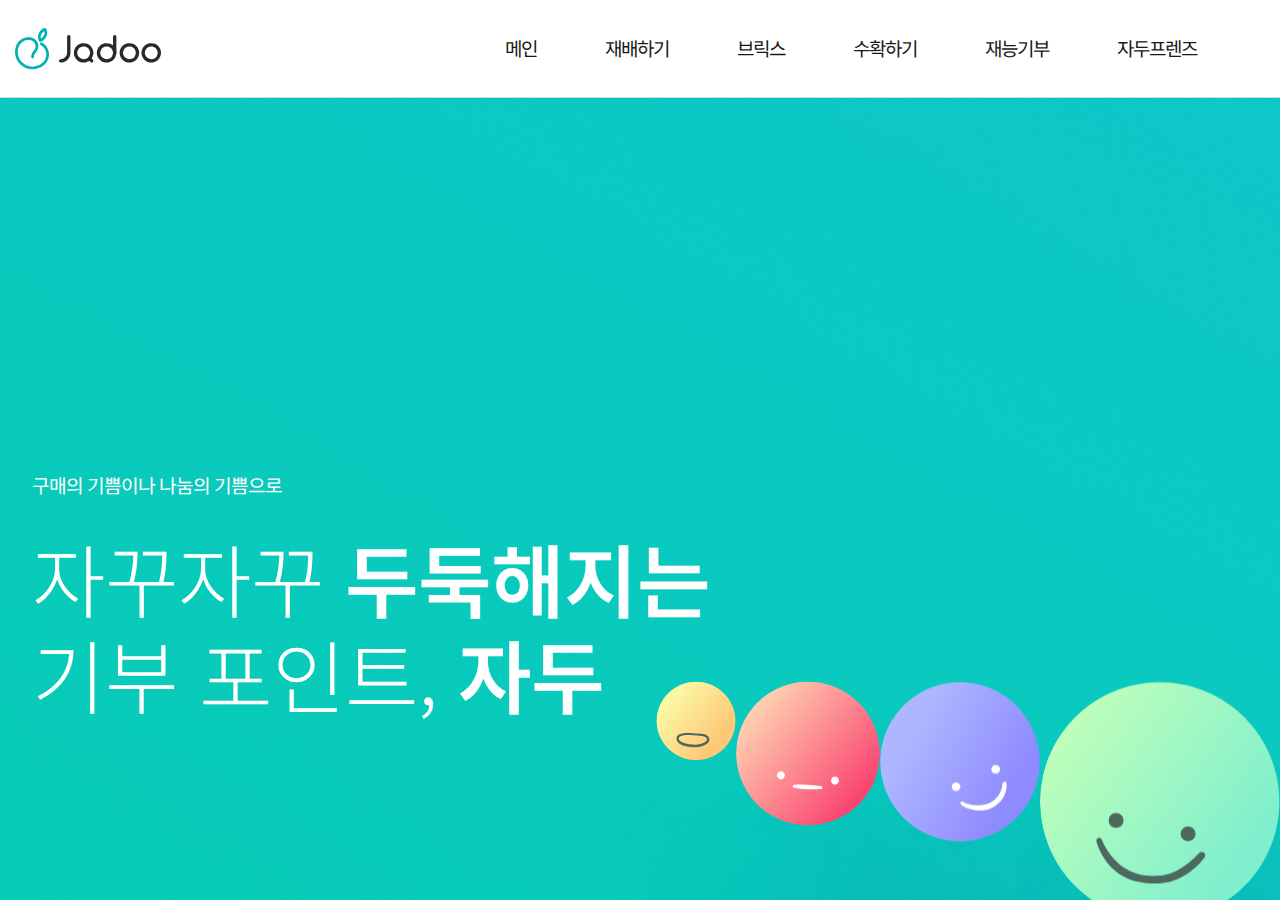
==== commit 11be565e: "wrap css 수정" ====
--- a/index.html
+++ b/index.html
@@ -19,21 +19,7 @@
   <header class="header">
      <div class="header-inner">
       
-      <h1 class="logo"><a href="">
-        <svg width="147" height="42" viewBox="0 0 147 42" fill="none" xmlns="http://www.w3.org/2000/svg">
-          <path d="M25.1084 13.7812C24.8721 13.7782 24.6405 13.711 24.4366 13.5863C24.2327 13.4616 24.0635 13.2837 23.9457 13.07C22.6821 10.7668 22.6472 7.77665 23.8526 5.08147C25.0581 2.3863 27.2751 0.491188 29.7828 0.0184212C30.0581 -0.028347 30.3404 0.0144478 30.5915 0.14098C30.8426 0.267511 31.0501 0.471632 31.1859 0.725551C32.4534 3.02877 32.4883 6.01892 31.279 8.7141C30.0697 11.4093 27.8565 13.3044 25.3488 13.7772C25.2688 13.7843 25.1885 13.7857 25.1084 13.7812V13.7812ZM29.2402 3.15C27.944 3.81924 26.9048 4.92833 26.2933 6.29495C25.6819 7.66158 25.5347 9.2044 25.8759 10.6698C27.1711 9.99944 28.2095 8.89019 28.8208 7.52391C29.4321 6.15763 29.58 4.61539 29.2402 3.15V3.15Z" fill="#00B1B3"/>
-          <path d="M29.6241 36.532L29.3347 36.7944L29.2768 36.8461C26.0153 39.7664 21.8359 41.3674 17.5152 41.3515C7.86817 41.3515 5.33085e-05 33.5734 5.33085e-05 24.0139C-0.00560823 21.7639 0.439745 19.5369 1.30819 17.4725C1.38537 17.2777 1.48569 17.0431 1.58602 16.8244C1.71722 16.542 1.85614 16.2756 1.99891 16.0291C3.14488 13.9562 4.80183 12.232 6.80212 11.031C8.80241 9.82992 11.0751 9.19466 13.3901 9.18945C14.4247 9.19126 15.4551 9.32482 16.4579 9.5871C16.6006 9.61892 16.782 9.65868 16.9788 9.7223C17.1254 9.75149 17.2689 9.79544 17.4071 9.85353C18.8137 10.3397 20.0753 11.1905 21.0708 12.3241C22.0662 13.4577 22.7621 14.836 23.0914 16.3267C23.4208 17.8174 23.3727 19.3703 22.9516 20.8363C22.5306 22.3023 21.7508 23.632 20.6871 24.6979C20.1178 25.2648 19.6657 25.9446 19.358 26.6963C19.0503 27.4481 18.8934 28.2562 18.8966 29.072C18.8966 29.4411 18.7543 29.7952 18.5011 30.0562C18.2478 30.3172 17.9042 30.4638 17.546 30.4638C17.1878 30.4638 16.8443 30.3172 16.591 30.0562C16.3378 29.7952 16.1955 29.4411 16.1955 29.072C16.1925 27.8852 16.422 26.71 16.8702 25.6167C17.3185 24.5235 17.9762 23.5347 18.804 22.7096C19.7641 21.7439 20.3797 20.4725 20.5513 19.1013C20.7229 17.7301 20.4403 16.3393 19.7494 15.1542C19.0131 13.905 17.8697 12.9663 16.5235 12.5059L16.4502 12.482H16.3614L16.207 12.4263C16.0878 12.3883 15.9667 12.3564 15.8443 12.3309H15.8019C15.0129 12.1296 14.2029 12.0295 13.3901 12.0327C11.5557 12.0348 9.75426 12.536 8.16806 13.4856C6.58185 14.4352 5.26707 15.7996 4.35664 17.4407C4.25245 17.6395 4.13283 17.8662 4.02479 18.1008C3.94761 18.2639 3.87043 18.4428 3.80097 18.6217C3.07294 20.3482 2.69856 22.211 2.70122 24.0934C2.70122 32.118 9.34609 38.6475 17.5152 38.6475C21.1851 38.6617 24.7352 37.3024 27.5056 34.8221L27.5789 34.7584L27.8761 34.488L28.1115 34.2693C28.1565 34.2139 28.2055 34.162 28.2581 34.1142L28.3083 34.0625L28.6015 33.7444C29.5499 32.663 30.2746 31.3939 30.7316 30.0145C31.1036 28.9014 31.2927 27.7321 31.2911 26.5549C31.2985 24.5847 30.7774 22.6507 29.7852 20.9665C28.7931 19.2823 27.3685 17.9135 25.6688 17.0113C25.3647 16.8337 25.1393 16.5416 25.0398 16.1963C24.9404 15.851 24.9747 15.4794 25.1356 15.1597C25.2965 14.8399 25.5714 14.5969 25.9026 14.4817C26.2337 14.3665 26.5953 14.388 26.9114 14.5418C29.0409 15.6703 30.8284 17.3803 32.0786 19.4849C33.3287 21.5895 33.9934 24.0078 34 26.4754C33.9975 29.8287 32.7859 33.0614 30.6004 35.5458L30.2145 35.9434L29.6241 36.532Z" fill="#00B1B3"/>
-          <path d="M68.6317 34.5648C66.7026 34.5648 64.8168 33.9947 63.2128 32.9267C61.6088 31.8588 60.3587 30.3408 59.6204 28.5648C58.8822 26.7888 58.689 24.8346 59.0653 22.9492C59.4417 21.0638 60.3707 19.332 61.7347 17.9727C63.0988 16.6134 64.8368 15.6878 66.7289 15.3127C68.6209 14.9377 70.5821 15.1302 72.3643 15.8658C74.1466 16.6015 75.6699 17.8472 76.7417 19.4456C77.8135 21.0439 78.3855 22.9231 78.3855 24.8454C78.382 27.422 77.3532 29.8921 75.5248 31.7141C73.6964 33.5361 71.2175 34.5612 68.6317 34.5648V34.5648ZM68.6317 18.4458C67.3615 18.4458 66.1198 18.8211 65.0637 19.5243C64.0076 20.2275 63.1844 21.227 62.6983 22.3963C62.2122 23.5657 62.0851 24.8525 62.3329 26.0939C62.5807 27.3353 63.1924 28.4756 64.0905 29.3706C64.9887 30.2656 66.133 30.8751 67.3788 31.122C68.6246 31.3689 69.9159 31.2422 71.0894 30.7578C72.2629 30.2735 73.266 29.4532 73.9716 28.4008C74.6773 27.3484 75.054 26.1111 75.054 24.8454C75.0557 24.0035 74.891 23.1696 74.5691 22.3912C74.2472 21.6129 73.7745 20.9054 73.1781 20.3092C72.5816 19.713 71.8731 19.2398 71.093 18.9166C70.3129 18.5934 69.4766 18.4266 68.6317 18.4258V18.4458Z" fill="#242B29"/>
-          <path d="M136.253 34.5648C134.324 34.5648 132.438 33.9947 130.834 32.9267C129.23 31.8588 127.98 30.3408 127.241 28.5648C126.503 26.7888 126.31 24.8346 126.686 22.9492C127.063 21.0638 127.992 19.332 129.356 17.9727C130.72 16.6134 132.458 15.6878 134.35 15.3127C136.242 14.9377 138.203 15.1302 139.985 15.8658C141.768 16.6015 143.291 17.8472 144.363 19.4456C145.435 21.0439 146.007 22.9231 146.007 24.8454C146.003 27.422 144.974 29.8921 143.146 31.7141C141.317 33.5361 138.839 34.5612 136.253 34.5648V34.5648ZM136.253 18.4458C134.983 18.4458 133.741 18.8211 132.685 19.5243C131.629 20.2275 130.806 21.227 130.319 22.3963C129.833 23.5657 129.706 24.8525 129.954 26.0939C130.202 27.3353 130.813 28.4756 131.712 29.3706C132.61 30.2656 133.754 30.8751 135 31.122C136.246 31.3689 137.537 31.2422 138.71 30.7578C139.884 30.2735 140.887 29.4532 141.593 28.4008C142.298 27.3484 142.675 26.1111 142.675 24.8454C142.678 24.0033 142.514 23.1689 142.192 22.3902C141.87 21.6115 141.398 20.9036 140.801 20.3072C140.205 19.7109 139.496 19.2377 138.715 18.9148C137.935 18.592 137.098 18.4258 136.253 18.4258V18.4458Z" fill="#242B29"/>
-          <path d="M91.5917 34.5648C89.6626 34.5648 87.7768 33.9947 86.1728 32.9267C84.5688 31.8588 83.3186 30.3408 82.5804 28.5648C81.8421 26.7888 81.649 24.8346 82.0253 22.9492C82.4017 21.0638 83.3306 19.332 84.6947 17.9727C86.0588 16.6134 87.7968 15.6878 89.6888 15.3127C91.5809 14.9377 93.542 15.1302 95.3243 15.8658C97.1066 16.6015 98.6299 17.8472 99.7016 19.4456C100.773 21.0439 101.345 22.9231 101.345 24.8454C101.342 27.422 100.313 29.8921 98.4847 31.7141C96.6563 33.5361 94.1775 34.5612 91.5917 34.5648V34.5648ZM91.5917 18.4458C90.3218 18.4471 89.0808 18.8235 88.0255 19.5275C86.9702 20.2315 86.1481 21.2315 85.6631 22.401C85.178 23.5705 85.0518 24.857 85.3003 26.098C85.5489 27.3389 86.1611 28.4786 87.0595 29.3729C87.9579 30.2673 89.1023 30.8761 90.3479 31.1225C91.5935 31.3689 92.8845 31.2417 94.0576 30.7572C95.2307 30.2726 96.2334 29.4524 96.9387 28.4001C97.6441 27.3478 98.0206 26.1108 98.0206 24.8454C98.0224 24.003 97.8574 23.1685 97.5351 22.3897C97.2128 21.6109 96.7395 20.9031 96.1424 20.3068C95.5452 19.7105 94.8359 19.2375 94.055 18.9147C93.2741 18.5919 92.4371 18.4258 91.5917 18.4258V18.4458Z" fill="#242B29"/>
-          <path d="M45.6725 34.5649C45.2289 34.5649 44.8035 34.3894 44.4899 34.0768C44.1762 33.7643 44 33.3404 44 32.8984C44 32.4564 44.1762 32.0325 44.4899 31.7199C44.8035 31.4074 45.2289 31.2318 45.6725 31.2318C47.3747 31.2283 49.0061 30.5529 50.2098 29.3535C51.4134 28.1541 52.0912 26.5284 52.0947 24.8322V8.66656C52.0947 8.22456 52.2709 7.80067 52.5845 7.48813C52.8982 7.17559 53.3236 7 53.7672 7C54.2107 7 54.6361 7.17559 54.9498 7.48813C55.2634 7.80067 55.4396 8.22456 55.4396 8.66656V24.8455C55.4361 27.4245 54.4055 29.8966 52.5742 31.719C50.7429 33.5414 48.2606 34.5649 45.6725 34.5649V34.5649Z" fill="#242B29"/>
-          <path d="M76.7204 34.5652C76.5016 34.5654 76.285 34.5226 76.0829 34.439C75.8809 34.3555 75.6974 34.233 75.543 34.0785L73.1748 31.7187C73.0129 31.5663 72.8834 31.383 72.7939 31.1799C72.7044 30.9767 72.6566 30.7577 72.6535 30.5358C72.6504 30.3139 72.6919 30.0936 72.7757 29.888C72.8595 29.6824 72.9837 29.4956 73.1412 29.3387C73.2987 29.1818 73.4861 29.0579 73.6924 28.9745C73.8988 28.891 74.1199 28.8496 74.3425 28.8527C74.5652 28.8558 74.7849 28.9034 74.9888 28.9926C75.1927 29.0819 75.3766 29.2109 75.5296 29.3722L77.8978 31.732C78.2099 32.0433 78.3853 32.4653 78.3853 32.9053C78.3853 33.3453 78.2099 33.7673 77.8978 34.0785C77.7441 34.2339 77.5608 34.357 77.3585 34.4406C77.1563 34.5242 76.9393 34.5665 76.7204 34.5652V34.5652Z" fill="#242B29"/>
-          <path d="M99.6863 26.5054C99.2445 26.5054 98.8208 26.3306 98.5084 26.0193C98.196 25.708 98.0205 25.2858 98.0205 24.8455V8.66656C98.0205 8.22456 98.1967 7.80067 98.5104 7.48813C98.824 7.17559 99.2494 7 99.693 7C100.137 7 100.562 7.17559 100.876 7.48813C101.189 7.80067 101.365 8.22456 101.365 8.66656V24.8455C101.365 25.0646 101.322 25.2816 101.237 25.4838C101.153 25.6861 101.029 25.8697 100.873 26.024C100.717 26.1783 100.532 26.3003 100.328 26.3829C100.124 26.4656 99.9061 26.5072 99.6863 26.5054V26.5054Z" fill="#242B29"/>
-          <path d="M114.397 34.5648C112.468 34.5648 110.582 33.9947 108.978 32.9267C107.374 31.8588 106.124 30.3408 105.386 28.5648C104.648 26.7888 104.455 24.8346 104.831 22.9492C105.207 21.0638 106.136 19.332 107.5 17.9727C108.864 16.6134 110.602 15.6878 112.494 15.3127C114.387 14.9377 116.348 15.1302 118.13 15.8658C119.912 16.6015 121.436 17.8472 122.507 19.4456C123.579 21.0439 124.151 22.9231 124.151 24.8454C124.148 27.422 123.119 29.8921 121.29 31.7141C119.462 33.5361 116.983 34.5612 114.397 34.5648V34.5648ZM114.397 18.4458C113.127 18.4458 111.885 18.8211 110.829 19.5243C109.773 20.2275 108.95 21.227 108.464 22.3963C107.978 23.5657 107.851 24.8525 108.098 26.0939C108.346 27.3353 108.958 28.4756 109.856 29.3706C110.754 30.2656 111.899 30.8751 113.144 31.122C114.39 31.3689 115.682 31.2422 116.855 30.7578C118.029 30.2735 119.032 29.4532 119.737 28.4008C120.443 27.3484 120.82 26.1111 120.82 24.8454C120.821 24.0035 120.657 23.1696 120.335 22.3912C120.013 21.6129 119.54 20.9054 118.944 20.3092C118.347 19.713 117.639 19.2398 116.859 18.9166C116.079 18.5934 115.242 18.4266 114.397 18.4258V18.4458Z" fill="#242B29"/>
-         </svg>
-       </a>
-      </h1>
-
+      <h1 class="logo"><a href="#none">JADOO</a> </h1>
 
       <nav class="nav">
         <ul class="navmenu">
@@ -87,12 +73,13 @@
             </h2>
           </div>
           
-          <div class="itemwrap">
-            <div class="item"></div>
-            <div class="item"></div>
-            <div class="item"></div>
-            <div class="item"></div>
-          </div>
+          <ul class="itemwrap">
+            <li class="item"></li>
+            <li class="item"></li>
+            <li class="item"></li>
+            <li class="item"></li>
+          </ul>
+       
         </div>
 
     </div>
--- a/css/layout.css
+++ b/css/layout.css
@@ -1,7 +1,9 @@
 body { position: relative; line-height: 1; word-break: keep-all; }
+.wrap{position: relative; height: 100vh;}
 .header { width: 100%; padding-left: 15px; padding-right: 15px; border-bottom: 1px solid rgb(217, 217, 217); position: fixed; top: 0px; left: 0px; z-index: 999; background-color: rgb(255, 255, 255); }
 .header .header-inner { position: relative; width: 100%; height: 86px; display: flex; align-items: center; justify-content: space-between; }
-.header .logo { width: 147px; }
+.header .logo { }
+.header .logo a { display: block; text-indent: -999px; width: 147px; background: url("../images/logo.svg") no-repeat; height: 42px; }
 .header .nav { width: calc(100% - 147px); }
 .header .nav { }
 .header .nav .navbar li { cursor: pointer; }
@@ -10,36 +12,22 @@
 .header .nav .navmenu li { cursor: pointer; }
 .header .nav-icon { width: 24px; cursor: pointer; z-index: 100; transform: translateY(-50%); }
 .header .nav-icon > span { position: relative; display: block; width: 100%; height: 100%; }
-.header .nav-icon{ display: inline-block; width:24px; cursor: pointer; position: absolute; top:50%; right: 10px; z-index: 100; transform: translateY(-50%); -webkit-transform: translateY(-50%);}
-
-
-.header .nav-icon::before,
-.header .nav-icon span, 
-.header .nav-icon::after { background-color: rgb(0, 0, 0); content: ""; display: block; height: 2px; margin: 5px 0px; transition: all 0.2s ease-in-out 0s; }
+.header .nav-icon { display: inline-block; width: 24px; cursor: pointer; position: absolute; top: 50%; right: 10px; z-index: 100; transform: translateY(-50%); }
+.header .nav-icon::before, .header .nav-icon span, .header .nav-icon::after { background-color: rgb(0, 0, 0); content: ""; display: block; height: 2px; margin: 5px 0px; transition: all 0.2s ease-in-out 0s; }
 .header .nav-icon::before { margin-top: 0px; }
 .header .nav-icon::after { margin-bottom: 0px; }
-
-
 .header .nav-icon:hover > span { border-top-color: rgb(76, 200, 202); }
-.header .nav-icon:hover >  span {border-top-color: #4cc8ca;}
-
+.header .nav-icon:hover > span { border-top-color: rgb(76, 200, 202); }
 .header .nav-icon.active::before { transform: translateY(8px) rotate(135deg); }
-.header .nav-icon.active:before {transform: translateY(8px) rotate(135deg);-moz-transform: translateY(8px) rotate(135deg); -webkit-transform: translateY(8px) rotate(135deg);}
-.header .nav-icon.active:after { transform: translateY(-6px) rotate(-135deg);-moz-transform: translateY(-6px) rotate(-135deg);-webkit-transform: translateY(-6px) rotate(-135deg);}
-.header .nav-icon.active span {-moz-transform: scale(0);-webkit-transform: scale(0); transform: scale(0);}
-
-
-
+.header .nav-icon.active::before { transform: translateY(8px) rotate(135deg); }
+.header .nav-icon.active::after { transform: translateY(-6px) rotate(-135deg); }
+.header .nav-icon.active span { transform: scale(0); }
 .nav-mobile { display: none; position: absolute; top: 80px; left: 0px; right: 0px; background-color: rgb(37, 37, 37); z-index: 200; }
 .nav-mobile.active { display: block; }
 .nav-mobile .nav-moCont li { cursor: pointer; padding: 30px; color: rgb(255, 255, 255); }
-.nav-mobile .nav-moCont li:hover{background-color: aqua; }
-.nav-mobile .nav-moCont li span{color:#fff; }
-
-
-
-@media all and (min-width: 1024px) {
-
+.nav-mobile .nav-moCont li:hover { background-color: aqua; }
+.nav-mobile .nav-moCont li span { color: rgb(255, 255, 255); }
+@media (min-width: 1024px) {
   .header .header-inner { max-width: 1400px; margin: 0px auto; height: 97px; }
   .header .nav { display: block; width: calc(100% - 134px); }
   .header .nav .navmenu { display: flex; justify-content: right; align-items: center; }
@@ -48,705 +36,465 @@
   .header .nav .navmenu li > span.active { color: rgb(76, 200, 202); position: relative; }
   .header .nav .navmenu li > span.active::before { content: ""; display: block; width: 6px; height: 6px; position: absolute; top: -10px; left: 50%; transform: translateX(-50%); border-radius: 50%; background: rgb(76, 200, 202); }
   .header .nav-icon { display: none; }
-
-  .header { width:100%; position: fixed;  }
-  .header .header-inner{max-width:1400px; margin: 0 auto; height: 97px; }
-  .header .logo{width:147px;}
-
-
-
-
-}
-
-
-
-
+  .header { width: 100%; position: fixed; }
+  .header .header-inner { max-width: 1400px; margin: 0px auto; height: 97px; }
+  .header .logo { width: 147px; }
+}
 #container { position: relative; overflow: hidden; height: 100%; }
-.section{padding:5rem 0; }
-
-/* .flex { display: flex;  justify-content: space-between;  align-items: center; flex-wrap: wrap; } */
+.section { padding: 5rem 0px; }
 .up-on-scroll { transition: transform 0.4s ease 0s, opacity 1s ease 0s; }
-.layout {position: relative;max-width: 1500px;margin: 0px auto;padding: 2rem;}
-
-
-.title__wrap .desc { display: block;font-size: 1rem; color: rgb(0, 177, 179); padding: 20px 0; font-weight: 600;}
+.layout { position: relative; max-width: 1500px; margin: 0px auto; padding: 2rem; }
+.title__wrap .desc { display: block; font-size: 1rem; color: rgb(0, 177, 179); padding: 20px 0px; font-weight: 600; }
 .title__wrap .title { font-size: 1.8rem; color: rgb(25, 25, 25); }
-.title__wrap .middle { font-size: 1.2rem; color: rgb(134, 133, 133); line-height: 1.75;padding:30px 0;}
-
-
-
+.title__wrap .middle { font-size: 1.2rem; color: rgb(134, 133, 133); line-height: 1.75; padding: 30px 0px; }
 @media screen and (min-width: 768px) and (max-width: 1023px) {
-  #container {margin-top: 86px;}
+  #container { margin-top: 86px; }
 }
 @media screen and (min-width: 1200px) {
-  .title__wrap .title{ font-size:3rem;padding: 30px 0;}
-  .title__wrap .middle {font-size: 1.4rem;}
-  }
-
-
-
-@media  (max-width: 280px){
-  .layout{padding:0.5rem;}
-
-}
-
-
-
-
-/* main visual */
-.main-visual { position: relative; width: 100%; height: 50rem;   }
-.main-visual .visual{width: 100%; height: 100%; }
-.main-visual .bg{background-image: url("../images/main-visual_bg.png"); background-position: center bottom; background-size: cover; background-repeat: no-repeat;}
-
-.main-visual .layout{position: absolute;top: 45%;left: 50%;transform: translate(-50%, -50%);width: 100%;}
-.main-visual .main-tit {}
-.main-visual .main-tit > span { font-size: 1.5rem;color:#fff; padding-bottom: 2rem;display: inline-block; }
-.main-visual .main-tit > h2 { font-size: 3rem; color:#fff;font-weight: 300; }
-.main-visual .main-tit > h2 > strong {color: #fff; font-weight: 600;  }
-.main-visual .itemwrap { position: relative; }
-
-
-.main-visual .itemwrap .item:nth-child(1){position: absolute;background: url("../images/mainbrix01.svg") center center / 50% no-repeat;
-  width: 3rem;height: 3rem;content: "";
-  animation-name: item1;
-  animation-duration: 1s;
-  animation-timing-function: linear;
-  animation-iteration-count: infinite;
-  animation-direction: alternate;
-}
-
-
-@keyframes item1 {0% {right:5rem; top:-10rem;} 100%  {right:6rem;  top:-13rem;}}
-
-
-
-.main-visual .itemwrap .item:nth-child(2) { position: absolute;background: url("../images/mainbrix02.svg") center center / 50% no-repeat;
-  transition: all 0.3s ease 0s;width: 8rem;height: 8rem;content: "";  
-  animation-name: item2;
-  animation-duration: 1s;
-  animation-timing-function: linear;
-  animation-iteration-count: infinite;
-  animation-direction: alternate;}
-
-  @keyframes item2 {
-    0%    {right: 0rem; top: -9rem;}
-    100%  {right: -1rem; top: -8rem;}
-  }
-
-
-
-.main-visual .itemwrap .item:nth-child(3) {position: absolute;background: url("../images/mainbrix03.svg") center center / 50% no-repeat;
-  width: 13rem;height: 13rem;content: "";
-  animation-name: item3;
-  animation-duration: 1s;
-  animation-timing-function: linear;
-  animation-iteration-count: infinite;
-  animation-direction: alternate;}
-
-  @keyframes item3 {
-    0%    {right: -4rem; top: 2rem;}
-    100%  {right: -5rem; top: 2rem;}
-  }
-
-
-
-  .main-visual .itemwrap .item:nth-child(4) {position: absolute;background: url("../images/mainbrix04.svg") center center / 50% no-repeat;
-    width: 8rem; height: 8rem; content: "";
-    animation-name: item4;
-    animation-duration: 1s;
-    animation-timing-function: linear;
-    animation-iteration-count: infinite;
-    animation-direction: alternate;}
-    
-      @keyframes item4 {
-        0%    {right: 10rem; bottom: -14rem;}
-        100%  {right: 12rem; bottom: -15rem;}
-   }
-
-      
-
-  @media (min-width: 1024px) { 
-
-        .main-visual {height: 83rem;}
-        .main-visual .flex{ flex-wrap: nowrap; }
-        .main-visual .main-tit { width:58%; }
-        .main-visual .main-tit > h2 { font-size: 5rem; }
-        
-    
-        .main-visual .itemwrap .item:nth-child(1){width: 13rem;height: 13rem;}
-        
-        @keyframes item1 {
-          0%   {right:24rem; top:-25rem;}
-          100%  {right:23rem;  top:-24rem;}
-         }
-        
-        .main-visual .itemwrap .item:nth-child(2) {width: 20rem;height: 20rem;}
-        
-          @keyframes item2 {
-            0%    {right: 3rem; top: -25rem;}
-            100%  {right: 1rem; top: -26rem;}
-          }
-        
-        .main-visual .itemwrap .item:nth-child(3) {width: 30rem;height: 30rem;}
-        
-          @keyframes item3 {
-            0%    {right: -10rem;  bottom: -15rem;}
-            100%  {right: -9em; bottom: -16rem;}
-          }
-        
-        
-        .main-visual .itemwrap .item:nth-child(4) {width: 37rem;height: 37rem;}
-            
-          @keyframes item4 {
-            0%    {right: 12rem; bottom: -29rem;}
-            100%  {right: 13rem; bottom: -30rem;}
-         }
-      
-        
-      }
-
-  
-  @media screen and (min-width:1023px) and (max-width: 1300px) { 
-
-    .main-visual .main-tit > h2 { font-size: 4rem; }
-  }
-
-
-
-
+  .title__wrap .title { font-size: 3rem; padding: 30px 0px; }
+  .title__wrap .middle { font-size: 1.4rem; }
+}
+@media (max-width: 280px) {
+  .layout { padding: 0.5rem; }
+}
+
+
+
+/******************************************** main visual **********************************************/
+
+
+.main-visual { position: relative; width: 100%; height: 50rem; padding: 0;}
+.main-visual .visual { width: 100%; height: 100%; }
+.main-visual .bg { background-image: url("../images/main-visual_bg.png"); background-position: center bottom; background-size: cover; background-repeat: no-repeat; }
+.main-visual .layout { position: absolute; top: 45%; left: 50%; transform: translate(-50%, -50%); width: 100%;  }
+.main-visual { height: 83rem; }
+
+.main-visual .main-tit > span { font-size: 1.2rem; color: rgb(255, 255, 255); padding-bottom: 2rem; display: inline-block; }
+.main-visual .main-tit > h2 { font-size: 5rem;  color: rgb(255, 255, 255); font-weight: 300; }
+.main-visual .main-tit > h2 > strong { color: rgb(255, 255, 255); font-weight: 600; }
+
+.main-visual .itemwrap {    position: absolute;  top: 50%; right: 0;    z-index: -1; display: flex;flex-direction: row;}
+.main-visual .itemwrap .item { position: relative; content: ""; transition: all 0.3s ease 0s; animation-duration: 1s;
+   animation-timing-function: linear; animation-iteration-count: infinite; animation-direction: alternate; 
+   box-shadow: rgba(48, 63, 161, 0.2) 79px 190px 184px;border-radius: 50%; }
+
+.main-visual .itemwrap .item:nth-child(1) { background: url("../images/mainbrix01.svg") center center / 100% no-repeat; width: 5rem; height: 5rem; animation-name: item1; }
+.main-visual .itemwrap .item:nth-child(2) {background: url("../images/mainbrix02.svg") center center / 100% no-repeat; width: 9rem; height: 9rem; animation-name: item2;  }
+.main-visual .itemwrap .item:nth-child(3) { background: url("../images/mainbrix03.svg") center center / 100% no-repeat;  width: 14rem; height: 14rem; animation-name: item3;  }
+.main-visual .itemwrap .item:nth-child(4) {  background: url("../images/mainbrix04.svg") center center / 100% no-repeat; width: 19rem; height: 19rem;  animation-name: item4;}
+
+
+
+@keyframes item1 { 
+  0% { right: -13rem; top: -18rem; }
+  100% { right: -14rem; top: -17rem; }
+}
+
+@keyframes item2 { 
+  0% { right: -15rem; top: -10rem; }
+  100% { right: -20rem; top: -11rem; }
+}
+
+@keyframes item3 { 
+  0% { right: -15rem; top: 5rem; }
+  100% { right: -16rem; top: 6rem; }
+}
+
+@keyframes item4 { 
+  0% { right: 20rem; top: 0rem; }
+  100% { right: 21rem; top: 1rem; }
+}
+
+
+/* 1025 ~ 1300 */
+@media screen and (min-width: 1025px) and (max-width: 1300px) {
+  .main-visual .itemwrap{     top: 77%;}
+
+  .main-visual .itemwrap .item:nth-child(1) { width: 5rem; height: 5rem;  }
+  .main-visual .itemwrap .item:nth-child(2) { width: 9rem; height: 9rem;  }
+  .main-visual .itemwrap .item:nth-child(3) { width: 10rem; height: 10rem;  }
+  .main-visual .itemwrap .item:nth-child(4) { width: 15rem; height: 15rem;}
+
+  
+
+  
+}
+
+/* 1024 */
+@media screen  and (max-width: 1024px){
+  
+  .main-visual{height: 45rem;}
+
+}
+
+
+/* 768 ~ 1024  */
+@media screen and (min-width: 768px) and (max-width: 1024px){
+
+ 
+  .main-visual .main-tit{width:100%;margin-left: 5%;}
+  .main-visual .itemwrap{}
+  .main-visual .main-tit > h2{font-size: 3rem;} 
+  .main-visual{height: 45rem;}
+  .main-visual .itemwrap{top:0%; right: -6%;}
+  .main-visual .itemwrap .item:nth-child(1) { width: 4rem; height: 4rem; background: url("../images/mainbrix01.svg") center center / 100% no-repeat;  animation-name: item1; }
+  .main-visual .itemwrap .item:nth-child(2) { width: 6rem; height: 6rem; background: url("../images/mainbrix02.svg") center center / 100% no-repeat;  animation-name: item2;}
+  .main-visual .itemwrap .item:nth-child(3) { width: 8rem; height: 8rem; background: url("../images/mainbrix03.svg") center center / 100% no-repeat;   animation-name: item3; }
+  .main-visual .itemwrap .item:nth-child(4) { width: 10rem; height: 10rem;  background: url("../images/mainbrix04.svg") center center / 100% no-repeat; animation-name: item4; }
+  
+ 
+  /* @keyframes item1 { 
+    0% { left: 6rem; top: -2rem; }
+    100% { left: 5rem; top: -3rem; }
+  }
+  
+  @keyframes item2 { 
+    0% { left: 9rem; top: -1rem; }
+    100% { left: 8em; top: -0rem; }
+  }
+  
+  @keyframes item3 { 
+    0% { right: -3rem; top: 10rem; }
+    100% { right: -4rem; top: 9rem; }
+  }
+  @keyframes item4 { 
+    0% { right: 18rem; bottom: -7rem; }
+    100% { right: 19rem; bottom: -7rem; }
+  } */
+}
+
+
+
+
+
+@media screen and (min-width:481px) and (max-width: 1024px){
+
+  .main-visual .itemwrap .item:nth-child(1) { width: 4rem; height: 4rem; background: url("../images/mainbrix01.svg") center center / 100% no-repeat;  animation-name: item1; }
+  .main-visual .itemwrap .item:nth-child(2) { width: 6rem; height: 6rem; background: url("../images/mainbrix02.svg") center center / 100% no-repeat;  animation-name: item2;}
+  .main-visual .itemwrap .item:nth-child(3) { width: 8rem; height: 8rem; background: url("../images/mainbrix03.svg") center center / 100% no-repeat;   animation-name: item3; }
+  .main-visual .itemwrap .item:nth-child(4) { width: 10rem; height: 10rem;  background: url("../images/mainbrix04.svg") center center / 100% no-repeat; animation-name: item4; }
+  
+ 
+  @keyframes item1 { 
+    0% { left: 6rem; top: -2rem; }
+    100% { left: 5rem; top: -3rem; }
+  }
+  
+  @keyframes item2 { 
+    0% { left: 9rem; top: -1rem; }
+    100% { left: 8em; top: -0rem; }
+  }
+  
+  @keyframes item3 { 
+    0% { right: -3rem; top: 10rem; }
+    100% { right: -4rem; top: 9rem; }
+  }
+  @keyframes item4 { 
+    0% { right: 18rem; bottom: -7rem; }
+    100% { right: 19rem; bottom: -7rem; }
+  }
+
+}
+
+
+
+/* 481 ~ 767 */
+@media screen and (min-width: 481px) and (max-width: 767px) {
+  .main-visual .main-tit > h2 {font-size: 2.5rem;}
+  
+  .main-visual .itemwrap{width:60%;right: -15%;top: 0;}
+
+  @keyframes item1 { 
+    0% { left: 6rem; top: -2rem; }
+    100% { left: 5rem; top: -3rem; }
+  }
+  
+  @keyframes item2 { 
+    0% { left: 9rem; top: -1rem; }
+    100% { left: 8em; top: -0rem; }
+  }
+  
+  @keyframes item3 { 
+    0% { right: -3rem; top: 10rem; }
+    100% { right: -4rem; top: 9rem; }
+  }
+
+  @keyframes item4 { 
+    0% { right: 14rem; bottom: -9rem; }
+    100% { right: 15rem; bottom: -10rem; }
+  }
+
+
+}
+
+/*  480  */
+@media only screen and (max-width: 480px) {
+ 
+  
+  .main-visual .itemwrap .item:nth-child(1) { width: 2rem; height: 2rem;  }
+  .main-visual .itemwrap .item:nth-child(2) { width: 3rem; height: 3rem; }
+  .main-visual .itemwrap .item:nth-child(3) { width: 6rem; height: 6rem;}
+  .main-visual .itemwrap .item:nth-child(4) { width: 7rem; height: 7rem; }
+  
+  @keyframes item1 { 
+    0% { left: 4rem; top: -5rem; }
+    100% { left: 5rem; top: -6rem; }
+  }
+  
+  @keyframes item2 { 
+    0% { left: 5rem; top: -1rem; }
+    100% { left: 4em; top: -0rem; }
+  }
+  
+  @keyframes item3 { 
+    0% { right: 2rem; top: 9rem; }
+    100% { right: 3rem; top: 10rem; }
+  }
+  @keyframes item4 { 
+    0% { right: 19rem; bottom: -7rem; }
+    100% { right: 19rem; bottom: -8rem; }
+  }
+
+  .main-visual .main-tit > span { font-size: 1rem; }
+  .main-visual .main-tit > h2 { font-size: 2rem; }
+}
+
+
+@media screen and (min-width: 281px)  and  (max-width: 480px) {
+  .main-visual .itemwrap{  top: 46%; right: -32%;}
+
+}
+
+@media only screen and (max-width: 280px) {
+  .main-visual .itemwrap{    right: -48%; top: 28%; }
+}
+
+
+
+
+.grow__wrap .list__wrap { padding-top: 3rem; }
+.grow__wrap .list__wrap li { border-bottom: 1px dashed rgb(160, 160, 160); padding: 20px 0px; font-size: 1rem; }
+.grow__wrap .title__wrap { text-align: center; }
+.grow__wrap .title__wrap .title span.br { display: inline; }
+.grow__wrap .flex { flex-flow: column-reverse wrap; display: flex; justify-content: space-between; align-items: center; }
+.grow__imgwrap { position: relative; }
+.grow__imgwrap .grow_bg { position: absolute; top: 26px; right: -64%; width: 626px; background: url("../images/grow_bg.svg") 0% 30% / 62% no-repeat; height: 624px; z-index: -1; }
+.grow__img { width: 80%; margin: 86px auto 0px; }
+.img__wrap img { z-index: 999; width: 100%; margin: 0px auto; display: block; }
+.grow__imgwrap .circle1 { background: url("../images/circle1.svg") center center / 50% no-repeat; position: absolute; transition: all 0.3s ease 0s; width: 5rem; height: 5rem; content: ""; animation-name: circle1; animation-duration: 1s; animation-timing-function: linear; animation-iteration-count: infinite; animation-direction: alternate; }
+@keyframes circle1 { 
+  0% { right: -5rem; bottom: 3rem; }
+  100% { right: -4rem; bottom: 2rem; }
+}
+.grow__imgwrap .circle2 { background: url("../images/circle2.svg") center center / 50% no-repeat; position: absolute; transition: all 0.3s ease 0s; width: 8rem; height: 8rem; content: ""; animation-name: circle2; animation-duration: 1s; animation-timing-function: linear; animation-iteration-count: infinite; animation-direction: alternate; }
+@keyframes circle2 { 
+  0% { right: -4rem; bottom: -4rem; }
+  100% { right: -3rem; bottom: -3rem; }
+}
+@media only screen and (min-width: 1024px) {
+  .grow__wrap .flex { flex-direction: row; }
+  .grow__wrap .title__wrap { width: 50%; text-align: left; }
+  .grow__imgwrap .grow_bg { top: -23px; right: 0%; background-size: cover; }
+  .grow__img { width: 100%; margin: 0px; }
+  .grow__wrap .list__wrap li { font-size: 1.3rem; }
+}
+@media screen and (min-width: 799px) and (max-width: 1023px) {
+  .grow__wrap .flex { flex-flow: row nowrap; }
+  .grow__img { width: 80%; }
+  .grow__wrap .title__wrap { text-align: left; }
+}
+@media screen and (min-width: 768px) and (max-width: 1199px) {
+  .grow__wrap .title__wrap .title span.br { display: block; }
+}
+@media screen and (min-width: 481px) and (max-width: 767px) {
+  .grow__wrap .title__wrap .title span.br { display: block; }
+  @keyframes circle1 { 
+  0% { right: -4rem; bottom: 5rem; }
+  100% { right: -6rem; bottom: 5rem; }
+}
+  @keyframes circle2 { 
+  0% { right: -7rem; bottom: -4rem; }
+  100% { right: -6rem; bottom: -3rem; }
+}
+}
+@media only screen and (max-width: 480px) {
+}
+.brix__wrap { position: relative; width: 100%; overflow: hidden; text-align: center; height: 100%; }
+.brix__wrap .title__wrap { text-align: center; }
+.brix__imgwrap { width: 100%; height: 650px; transition: transform 0.5s cubic-bezier(0.165, 0.84, 0.44, 1) 0s; }
+.moblie_brix__imgwrap { display: none; }
+@media only screen and (min-width: 768px) {
+  .brixslide__wrap { display: none; }
+  .brix__imgwrap { height: 100%; margin: 50px auto; padding: 3rem; display: flex; justify-content: center; }
+  .brix__imgwrap .brix_imgbox { object-fit: contain; height: 100%; box-shadow: rgba(17, 20, 39, 0.2) 0px 50px 100px; margin-right: 45px; }
+  .brix__imgwrap .brix_imgbox:nth-child(3) { margin-right: 0px; }
+  .brix__imgwrap .brix_imgbox img { box-shadow: rgba(17, 20, 39, 0.05) 0px 50px 100px; }
+}
+.brixslide__wrap { position: relative; box-sizing: border-box; margin: 2rem auto 0px; }
+.arrow__wrap { }
+.arrow { position: absolute; z-index: 200; box-sizing: border-box; top: 50%; transform: translateY(-50%); background-color: rgba(0, 0, 0, 0.5); font-size: 1rem; color: rgb(255, 255, 255); cursor: pointer; border-radius: 25px; width: 30px; height: 30px; display: block; text-align: center; line-height: 29px; }
+.arrow.prev { left: 0px; }
+.arrow.next { right: 0px; }
+.slideNum { position: absolute; z-index: 100; top: 1.5rem; left: 2rem; color: rgb(255, 255, 255); font-weight: bold; display: none; }
+#thisSlide { color: crimson; }
+.slide__wrap { position: relative; }
+.slides { width: 100%; animation: 1.5s ease 0s 1 normal none running fadein; border: 1px solid rgb(236, 236, 236); }
+@keyframes fadein { 
+  0% { opacity: 0.4; }
+  100% { opacity: 1; }
+}
+.slides img { width: 100%; height: 100%; box-shadow: rgba(17, 20, 39, 0.05) 0px 50px 100px; }
+#pager { display: none; position: relative; margin-top: 0px; text-align: center; }
+#pager span { position: relative; margin: 0px 4px; display: inline-block; width: 1rem; height: 1rem; background-color: rgb(102, 102, 102); border-radius: 100%; cursor: pointer; transition: width 0.3s ease 0s; }
+#pager span.on { width: 1rem; border-radius: 25px; background-color: rgb(40, 194, 168); }
+.slideStopStart { position: relative; text-align: center; font-weight: bold; padding: 0.5rem 0px; background-color: rgb(102, 102, 102); color: rgb(255, 255, 255); margin-top: 1rem; cursor: pointer; }
+@media screen and (min-width: 481px) and (max-width: 768px) {
+  #pager { display: block; }
+  .brixslide__wrap { margin: 4rem; }
+}
+.app__banner { background-color: rgb(37, 219, 221); text-align: center; }
+.app__tit { font-size: 1.5rem; color: rgb(255, 255, 255); padding: 1rem 0px 2rem; }
+.downloads { }
+.downloads ul { width: 100%; display: flex; justify-content: center; }
+.downloads li { width: 50%; }
+.downloads li > a { display: flex; justify-content: center; background: rgb(255, 255, 255); align-items: center; border-radius: 2rem; padding: 10px; margin: 1%; }
+.downloads li > a > img { width: 20px; height: 20px; }
+.downloads li > a > span { font-weight: 500; }
+@media screen and (min-width: 1520px) {
+}
+@media screen and (min-width: 1024px) {
+  .app__tit { font-size: 2rem; }
+  .downloads li { width: 20%; }
+  .downloads li > a > img { width: 40px; height: 40px; }
+}
+@media screen and (min-width: 580px) {
+}
 @media screen and (min-width: 768px) and (max-width: 1023px) {
-
-  .main-visual .itemwrap .item:nth-child(1){ width: 12rem; height: 12rem; }
-  .main-visual .itemwrap .item:nth-child(2) { width: 18rem;height: 18rem;}
-  .main-visual .itemwrap .item:nth-child(3) { width: 19rem;height: 19rem; }
-  .main-visual .itemwrap .item:nth-child(4) { width: 21rem;height: 21rem;}
-
-}
-
-@media screen and (min-width: 481px) and (max-width: 767px) { 
-
-
-}
-
-
-@media only screen and (max-width: 280px) {
-  .main-visual .main-tit > span{font-size:1rem;}
-  .main-visual .main-tit > h2{font-size:2rem;}
-}   
-
-
-
-.list__wrap {padding-top: 3rem;}
-.list__wrap li{border-bottom: 1px dashed #a0a0a0; padding:20px 0; font-size: 1rem;}
-
-
-.grow__wrap .title__wrap{text-align: center;}
-.grow__wrap .title__wrap .title span.br{display: inline;}
-
-
-
-
-
-.grow__wrap .flex{ flex-direction: column-reverse;display: flex;
-  justify-content: space-between;    flex-wrap: wrap;
-  align-items: center;}
-.grow__imgwrap{ position: relative;}
-.grow__imgwrap .grow_bg{
-position: absolute;
-top: 26px;
-right: -64%;
-width: 626px;
-background: url(../images/grow_bg.svg);
-background-repeat: no-repeat;
-background-position: 0% 30%;
-height: 624px;
-background-size: 62%;
-z-index: -1;
-}
-
-
-.grow__img{width: 65%; margin: 86px auto 0;}
-.img__wrap img{z-index: 999;width: 85%; margin: 0 auto; display: block;}
-
-.grow__imgwrap .circle1{background: url(../images/circle1.svg) center center / 50% no-repeat; position: absolute;
-  transition: all 0.3s ease 0s;width: 5rem;height: 5rem;content: "";  
-  animation-name: circle1;
-  animation-duration: 1s;
-  animation-timing-function: linear;
-  animation-iteration-count: infinite;
-  animation-direction: alternate;}
-
-  @keyframes circle1 {
-    0%    {right: -5rem; bottom: 3rem;}
-    100%  {right: -4rem; bottom: 2rem;}
-  }
-
-  .grow__imgwrap .circle2{background: url(../images/circle2.svg) center center / 50% no-repeat; position: absolute;
-    transition: all 0.3s ease 0s;width: 8rem;height: 8rem;content: "";  
-    animation-name: circle2;
-    animation-duration: 1s;
-    animation-timing-function:linear ;
-    animation-iteration-count: infinite;
-    animation-direction: alternate;}
-  
-    @keyframes circle2 {
-      0%    {right: -4rem; bottom: -4rem;}
-      100%  {right: -3rem; bottom: -3rem;}
-    }
-
-
-
-
-
-@media only screen and (min-width: 1024px) {
-  
-  .grow__wrap .flex { flex-direction: row; }
-  .grow__wrap .title__wrap { width: 50%;text-align: left;}
-  .grow__imgwrap .grow_bg{ top: -23px;right: 0%;background-size: cover;}
-  .grow__img{width:100%; margin:0;}
-  .list__wrap li{font-size:1.3rem;}
-
-
-}   
-
-@media screen and (min-width: 799px) and (max-width: 1023px) { 
-  .grow__wrap .flex { flex-direction: row;    flex-wrap: nowrap;}
-  .grow__img{width:80%;}
-  .grow__wrap .title__wrap{text-align: left;}
-}
-
-@media screen and (min-width: 768px) and (max-width: 1199px) {
-  .grow__wrap .title__wrap .title span.br{display: block;}
-
- 
-
-}
-
-
-@media screen and (min-width: 481px) and (max-width: 767px) { 
-
-.grow__wrap .title__wrap .title span.br{display: block;}
-
-@keyframes circle1 {
-  0%    {right: -4rem; bottom: 5rem;}
-  100%  {right: -6rem; bottom: 5rem;}
-}
-@keyframes circle2 {
-  0%    {right: -7rem; bottom: -4rem;}
-  100%  {right: -6rem; bottom: -3rem;}
-}
-
-}
-
-
-@media only screen and (max-width: 480px) {
-  /* STYLES HERE */
-}   
-
-
-
-/* */
-.brix__wrap {position: relative;width: 100%;overflow: hidden;text-align: center;height: 100%;}
-.brix__wrap .title__wrap{text-align: center;}
-.brix__imgwrap {  width: 100%;height: 650px; transition: transform .5s cubic-bezier(0.165, 0.84, 0.44, 1); }
-.moblie_brix__imgwrap{display: none; }
-
-
-@media only screen and (min-width: 768px) {
-  .brixslide__wrap{display: none;}
-  .brix__imgwrap {  height: 100%;margin: 50px auto; padding:3rem; display: flex; justify-content: center; }
-  .brix__imgwrap .brix_imgbox { object-fit: contain;height: 100%; box-shadow: rgba(17, 20, 39, 0.2) 0px 50px 100px; margin-right: 45px;}
-  .brix__imgwrap .brix_imgbox:nth-child(3){margin-right: 0;}
-  .brix__imgwrap .brix_imgbox img{box-shadow: rgb(17 20 39 / 5%) 0px 50px 100px;}
-  
-  }
-  
-/* 이건 모바일에서 슬라이드 되는 브릭스 이미지 */
-/*==========*/
-.brixslide__wrap{
-  position:relative;
-  box-sizing:border-box;
-  
-  margin:2rem auto 0 auto;
-  
-  
-  }
-
-/*pager*/
-.arrow__wrap{}
-.arrow{
-  position:absolute;
-  z-index:200;
-  box-sizing:border-box;
-  top:50%;
-  transform:translateY(-50%);
-  background-color:rgba(0,0,0,0.5);
-  font-size: 1.0rem;
-  color:#fff;
-  cursor:pointer;
-  border-radius: 25px;
-  width: 30px;
-  height: 30px;
-  display: block;
-  text-align: center;
-  line-height: 29px;
-  }
-  
-  .arrow.prev{left:0;}
-  .arrow.next{right:0;}
-
-/*slideNUM*/
-.slideNum{
-  position:absolute;z-index:100;top:1.5rem;left:2rem;
-  color:#fff;font-weight:bold; display: none;}
-
-  #thisSlide{color:crimson;}
-
-/*slides*/
-.slide__wrap{position: relative;}
-.slides{ width:100%;animation:fadein 1.5s;border: 1px solid #ececec;}
-
-
-
-
-@keyframes fadein{
-  from{opacity:0.4;}
-  to{opacity:1;}}
-.slides img{width:100%;height:100%;box-shadow: rgb(17 20 39 / 5%) 0px 50px 100px;}
-
-#pager{display: none; position:relative;margin-top: 0;text-align:center;}
-
-#pager span{position:relative;margin: 0 4px;display:inline-block;width:1rem;height:1rem;background-color:#666;border-radius:100%;cursor:pointer;transition:width 0.3s;}
-#pager span.on{width:1rem;border-radius:25px;background-color:#28c2a8;}
-
-
-.slideStopStart{position:relative;text-align:center;font-weight:bold;padding:0.5rem 0;background-color:#666;color:#fff;margin-top:1rem;cursor:pointer;}
-
-@media screen and (min-width: 481px) and (max-width: 768px) {
-  #pager{display:block;}
-  .brixslide__wrap {margin:4rem;}
-}
-
-
-
-
-
-
-
-
-/* app_banner */
-
-
-.app__banner{background-color:#25DBDD; text-align: center;}
-
-.app__tit {font-size: 1.5rem;color:#fff;padding: 1rem 0 2rem;}
-.downloads { }
-.downloads ul{ width: 100%; display: flex; justify-content: center; }
-.downloads li { width:50%;  }
-.downloads li > a{display: flex;justify-content: center;   background: #fff;align-items: center; border-radius: 2rem;padding: 10px; margin: 1% ;}
-.downloads li > a > img{    width: 20px;height: 20px;}
-.downloads li > a > span{font-weight: 500;}
-
-
- 
+}
+@media screen and (min-width: 481px) and (max-width: 767px) {
+}
+@media screen and (max-width: 280px) {
+}
+.harvest__wrap { background-color: rgb(250, 250, 248); text-align: center; }
+.harvest__wrap .flex { display: flex; justify-content: space-between; align-items: center; flex-direction: column; }
+.harvest__box { display: flex; flex-wrap: wrap; justify-content: center; }
+.harvest__box .har_item { position: relative; margin-bottom: 5%; cursor: pointer; width: 100%; background-color: rgb(255, 255, 255); border-radius: 40px 0px; box-shadow: rgba(17, 20, 39, 0.2) 0px 50px 100px; }
+.harvest__box .har_item .har-txtbox { position: relative; width: 100%; height: 100%; display: block; padding: 5rem 0px; }
+.harvest__box .har_item .har-txtbox .har-txt { padding-top: 2rem; font-size: 1.2rem; }
+.harvest__box .har_item .har-txtbox .har-num { display: block; margin: 2rem auto; background-color: rgb(11, 201, 195); width: 30px; height: 30px; line-height: 30px; text-align: center; color: rgb(255, 255, 255); border-radius: 5px 0px; border-bottom: 1px solid rgb(152, 247, 244); }
+.harvest__box .har_item .har-txtbox strong { font-size: 1.7rem; color: rgb(11, 201, 195); font-weight: 500; }
+.harvest__box .har_item.box1 { top: 0px; }
+.harvest__box .har_item.box2 { top: 0px; }
+.harvest__box .har_item.box3 { top: 0px; }
+.harvest__box .har_item.box4 { top: 0px; }
+.harvest__box .har_item:hover { background-color: rgb(11, 201, 195); transition: all 0.2s ease-in-out 0s; }
+.harvest__box .har_item:hover .har-txtbox { color: rgb(255, 255, 255); }
+.harvest__box .har_item:hover .har-txtbox .har-num { background-color: rgb(255, 255, 255); color: rgb(11, 201, 195); }
+.harvest__box .har_item:hover .har-txtbox strong { color: rgb(255, 255, 255); display: block; }
+.harvest__box .har_item:hover .har-txtbox .har-txt .eng { color: rgb(255, 255, 255); margin-bottom: 38px; }
 @media screen and (min-width: 1520px) {
- 
-}
-
-
- @media screen and (min-width: 1024px) {
-  .app__tit { font-size: 2rem;}
-  .downloads li{ width:20%;}
-  .downloads li > a > img{ width:40px; height: 40px;}
-
-}
-
-@media screen and (min-width: 580px) {
- 
-}
-
+}
+@media screen and (min-width: 1350px) {
+}
+@media only screen and (min-width: 1200px) {
+  .harvest__wrap { text-align: left; padding: 10rem 0px; }
+  .harvest__wrap .flex { flex-flow: row nowrap; }
+  .harvest__wrap .title__wrap { width: 60%; text-align: left; }
+  .harvest__box { position: relative; display: flex; flex-wrap: wrap; justify-content: flex-end; }
+  .harvest__box .har_item { width: 33%; margin: 2%; }
+  .harvest__box .har_item .har-txtbox { align-items: flex-start; }
+  .harvest__box .har_item .har-txtbox .har-num { margin: 1rem 0px; }
+  .harvest__box li { padding: 30px; }
+  .harvest__box .har_item.box1 { top: -45px; }
+  .harvest__box .har_item.box2 { top: 0px; }
+  .harvest__box .har_item.box3 { top: 0px; }
+  .harvest__box .har_item.box4 { top: 40px; }
+}
+@media screen and (min-width: 840px) and (max-width: 1199px) {
+  .harvest__wrap .title__wrap { text-align: center; }
+}
+@media screen and (min-width: 481px) and (max-width: 1199px) {
+  .harvest__box .har_item { width: 45%; margin: 1%; }
+}
+@media screen and (max-width: 280px) {
+}
+.donation_wrap { position: relative; }
+.donation_wrap .flex { justify-content: center; }
+.donation_wrap .title__wrap { text-align: center; }
+.donation__box { position: relative; display: flex; flex-wrap: wrap; }
+.donation__box .dona_item { border-radius: 40px 0px; cursor: pointer; box-shadow: rgba(17, 20, 39, 0.1) 0px 50px 100px; padding: 7rem 1.2rem; text-align: left; width: 29%; margin: 0px 2%; }
+@media (min-width: 1200px) {
+  .donation__box .dona_item { height: 550px; }
+}
+.donation__box { justify-content: center; margin: 50px auto; }
+.donation__box .dona_item:nth-child(1) { background-color: rgb(11, 201, 195); background-image: url("../images/dona_item01.svg"); background-repeat: no-repeat; background-position: 90% 90%; background-size: 44%; }
+.donation__box .dona_item:nth-child(2) { background-color: rgb(255, 200, 118); background-image: url("../images/dona_item02.svg"); background-repeat: no-repeat; background-position: 90% 90%; background-size: 44%; }
+.donation__box .dona_item:nth-child(3) { background-color: rgb(142, 138, 255); background-image: url("../images/dona_item03.svg"); background-repeat: no-repeat; background-position: 90% 90%; background-size: 44%; }
+.dona-txtbox { height: 100%; }
+.donation__box .dona-title-wrap { display: flex; flex-direction: column; }
+.donation__box .dona-title-wrap .number { display: inline-block; width: 30px; height: 30px; line-height: 30px; text-align: center; color: rgb(255, 255, 255); border-radius: 5px 0px; }
+.donation__box .dona-title-wrap .donation-tit strong { color: rgb(255, 255, 255); margin-bottom: 14px; font-size: 1.2rem; display: block; font-weight: 600; }
+.donation__box .dona-title-wrap .donation-tit p { color: rgb(255, 255, 255); padding-bottom: 1.5rem; font-size: 1.2rem; line-height: 1.45; }
+.donation__box .donation-date { padding: 0px; }
+.donation__box .donation-date > span { color: rgb(255, 255, 255); font-weight: 300; font-size: 13px; display: block; padding: 4px 0px; }
+.donation_wrap .circle3 { background: url("../images/circle1.svg") center center / 50% no-repeat; position: absolute; transition: all 0.3s ease 0s; width: 4rem; height: 4rem; content: ""; animation-name: circle3; animation-duration: 1s; animation-timing-function: linear; animation-iteration-count: infinite; animation-direction: alternate; }
+.donation_wrap .circle4 { background: url("../images/circle2.svg") center center / 50% no-repeat; position: absolute; transition: all 0.3s ease 0s; width: 8rem; height: 8rem; content: ""; animation-name: circle4; animation-duration: 1s; animation-timing-function: linear; animation-iteration-count: infinite; animation-direction: alternate; }
+.donation_btn { padding: 1rem 0px; background: rgb(255, 255, 255); width: 100%; color: rgb(26, 26, 26); border: 1px solid rgb(71, 71, 71); text-align: center; border-radius: 40px; }
+@keyframes circle3 { 
+  0% { right: 1rem; top: -1rem; }
+  100% { right: 2rem; top: 0rem; }
+}
+@keyframes circle4 { 
+  0% { right: 3rem; top: -4rem; }
+  100% { right: 4rem; top: -3rem; }
+}
+@media (min-width: 1024px) {
+  .donation_wrap .flex { flex-flow: row-reverse nowrap; }
+  .donation_btn { width: 400px; margin: 0px auto; }
+}
+@media screen and (min-width: 540px) and (max-width: 767px) {
+}
+@media (max-width: 768px) {
+  .donation__box .dona_item { border-radius: 40px 0px; cursor: pointer; box-shadow: rgba(17, 20, 39, 0.1) 0px 50px 100px; width: 100%; height: auto; margin-bottom: 2rem; text-align: left; padding: 3rem; }
+}
+@media (max-width: 280px) {
+  .donation__box .dona-title-wrap { flex-direction: column; }
+  .donation__box .dona-title-wrap .donation-tit { margin-left: 0px; }
+  .donation__box .donation-date { padding: 0px; }
+}
+@media screen and (min-width: 1024px) {
+  .donation__box .dona-title-wrap .donation-tit strong { font-size: 2rem; }
+}
+.friends__wrap { position: relative; }
+.friends__wrap .title__wrap { text-align: center; }
+.firends_bg { position: absolute; width: 100%; height: 100%; left: 0px; bottom: -24%; background-color: rgb(130, 230, 216); }
+.friend__box { position: relative; display: flex; flex-wrap: wrap; justify-content: space-between; }
+.friend__list { position: relative; overflow: hidden; box-shadow: rgba(17, 20, 39, 0.1) 0px 0px 100px; background-color: rgb(255, 255, 255); width: 90%; border-radius: 30px; margin: 2rem auto; }
+.friend__list::after { content: ""; display: block; position: absolute; left: 50%; bottom: 0px; transform: translate(-50%, 50%); width: 50px; height: 50px; border-radius: 50%; background-color: rgb(130, 230, 216); }
+.friend__list .fri_header { text-align: center; padding: 1.5rem 0px; font-size: 1.3rem; font-weight: 500; color: rgb(25, 25, 25); }
+.friend__list.list--01 .fri_header { background: linear-gradient(270deg, rgb(127, 239, 205), rgb(184, 253, 187)) !important; }
+.friend__list.list--02 .fri_header { background: linear-gradient(270deg, rgb(255, 205, 123), rgb(251, 247, 165)) !important; }
+.friend__list.list--03 .fri_header { background: linear-gradient(270deg, rgb(142, 138, 255), rgb(173, 181, 255)) !important; }
+.friend__list.list--04 .fri_header { background: linear-gradient(270deg, rgb(251, 86, 121), rgb(254, 186, 166)) !important; }
+.friend__list .fri-title { text-align: center; padding: 3rem 2rem; }
+.friend__list .fri-title .level { font-size: 0.8rem; }
+.friend__list .fri-title .level::after { display: block; content: ""; margin: 7px auto; width: 1px; height: 18px; background: rgb(25, 25, 25); }
+.friend__list .fri-title img { width: 40%; display: inherit; text-align: center; margin: 0px auto; }
+.friend__list .fri-title h2 { font-size: 1.2rem; font-weight: 500; padding: 15px 0px; }
+.friend__list .fri-title p { font-size: 0.9rem; padding: 10px; line-height: 1.65; }
+@media screen and (min-width: 1520px) {
+}
+@media screen and (min-width: 580px) and (max-width: 1023px) {
+  .firends_bg { height: 90%; }
+  .friend__list { width: 48%; }
+}
+@media screen and (min-width: 1024px) {
+  .firends_bg { height: 70%; }
+  .friend__list { width: 24%; margin-left: 1%; }
+}
 @media screen and (min-width: 768px) and (max-width: 1023px) {
-
-
-}
-@media screen and (min-width: 481px) and (max-width: 767px) { 
-  
-}
-
+}
+@media screen and (min-width: 481px) and (max-width: 767px) {
+}
 @media screen and (max-width: 280px) {
-
-}
-
-
-
-.harvest__wrap{background-color: #fafaf8; text-align: center; }
-.harvest__wrap .flex{display: flex;
-  justify-content: space-between;
-  align-items: center;flex-direction: column; }
-
-.harvest__box { display: flex; flex-wrap: wrap; justify-content: center; }
-.harvest__box .har_item{position: relative;margin-bottom: 5%;cursor: pointer;width:100%; background-color: #fff;border-radius: 40px 0 40px 0;  box-shadow: rgb(17 20 39 / 20%) 0px 50px 100px;}
-.harvest__box .har_item .har-txtbox {position: relative; width: 100%; height: 100%;display: block;    padding: 3rem 0; }
-.harvest__box .har_item .har-txtbox .har-txt {padding-top: 2rem; font-size: 1.2rem; }
-.harvest__box .har_item .har-txtbox .har-num{display: block;margin: 2rem auto; background-color: #0BC9C3;width: 30px; height: 30px;line-height: 30px;  margin-bottom: 2rem; text-align: center;color: #fff;border-radius: 5px 0 5px 0;border-bottom: 1px solid #98f7f4;}
-.harvest__box .har_item .har-txtbox  strong{font-size: 1.7rem; color:#0BC9C3; font-weight: 500;}
-
-.harvest__box .har_item.box1{top: 0px;}
-.harvest__box .har_item.box2{top: 0px;}
-.harvest__box .har_item.box3{top: 0px;}
-.harvest__box .har_item.box4{top: 0px;}
-
-.harvest__box .har_item:hover{background-color: #0BC9C3; transition:all ease-in-out .2s; }
-.harvest__box .har_item:hover .har-txtbox{color:#fff;}
-.harvest__box .har_item:hover .har-txtbox .har-num{ background-color:#fff; color: #0BC9C3; }
-.harvest__box .har_item:hover .har-txtbox strong{ color: #fff;display: block;}
-
-.harvest__box .har_item:hover .har-txtbox .har-txt .eng {color:#fff;margin-bottom: 38px;} 
-
-
-
-@media screen and (min-width: 1520px) {
- 
-}
-
-@media screen and (min-width: 1350px) {
- 
-}
-
-
-
- 
- @media only screen and (min-width: 1200px) {
-
-  .harvest__wrap{text-align: left;  padding: 10rem 0; }
-  .harvest__wrap .flex{  flex-wrap: nowrap;    flex-direction: row;}
-
-  .harvest__wrap .title__wrap{width:60%;    text-align: left;}
-  .harvest__box  { position: relative; display: flex;flex-wrap: wrap;justify-content: flex-end;}
-  .harvest__box .har_item{width: 33%;   margin: 2%;}
-  .harvest__box .har_item .har-txtbox{align-items: flex-start;}
-
-  .harvest__box .har_item .har-txtbox .har-num{margin: 2rem 0;}
-  .harvest__box li{padding:30px;}
-  .harvest__box .har_item.box1{top: -45px;}
-  .harvest__box .har_item.box2{top: 0px;}
-  .harvest__box .har_item.box3{top: 0px;}
-  .harvest__box .har_item.box4{top: 40px;}
-  
-}
-
-@media screen and (min-width: 840px) and (max-width: 1199px) {
-  .harvest__wrap .title__wrap {text-align: center; }
- 
-}
-
-
-@media screen and (min-width: 481px) and (max-width: 1199px) { 
-  .harvest__box .har_item{width:45%;    margin: 1%; }
-  
-
-}
-
-
-
-  
-@media screen and (max-width: 280px) {
-
-}
-
-
-
-
-
-
-
-.donation_wrap {position: relative; }
-.donation_wrap .flex{ justify-content: center;}
-.donation_wrap .title__wrap{text-align: center;}
-.donation__box {position: relative; display: flex; flex-wrap: wrap;}
-.donation__box .dona_item{
-  border-radius: 40px 0 40px 0;
-  cursor: pointer;
-  box-shadow: rgb(17 20 39 / 10%) 0px 50px 100px;
-  width: 100%;
-  padding: 7rem 1.2rem;
-  
-  margin-bottom: 2rem;
-  text-align: left;  
-  width: 29%;  margin: 0 2%;   
-  }
-
-  @media (min-width: 1200px) {
-  .donation__box .dona_item{ height: 550px;}
-
-  }
-  .donation__box{justify-content: center;margin: 50px auto; }
-
-
-
-.donation__box .dona_item:nth-child(1){background-color: #0BC9C3;background-image: url(../images/dona_item01.svg);
-  background-repeat: no-repeat;
-  background-position: right bottom;
-  background-size: auto;}
-.donation__box .dona_item:nth-child(2){background-color: #3CB9FF;background-image: url(../images/dona_item02.svg);
-  background-repeat: no-repeat;
-  background-position: right bottom;
-  background-size: auto;}
-.donation__box .dona_item:nth-child(3){background-color: #8E8AFF ;background-image: url(../images/dona_item03.svg);
-  background-repeat: no-repeat;
-  background-position: right bottom;
-  background-size: auto;}
-
-/* .donation__box .dona_item:hover{background-color: #0BC9C3; transition:all ease-in-out .1s; }
-.donation__box .dona_item:hover .dona-title-wrap .donation-tit strong{ color: #fff;display: block;}
-.donation__box .dona_item:hover .dona-title-wrap p{color:#fff; }  */
-.dona-txtbox{height: 100%;  }
-.donation__box .dona-title-wrap {display: flex;  flex-direction: column; border-bottom: 1px dashed #a5a5a5; }
-.donation__box .dona-title-wrap .number{display:inline-block; /*background-color: #0BC9C3;*/ width: 30px;height: 30px;line-height: 30px;text-align: center;color: #fff;border-radius: 5px 0 5px 0;}
-.donation__box .dona-title-wrap .donation-tit {}
-.donation__box .dona-title-wrap .donation-tit strong{ color:#fff; margin-bottom: 14px; font-size: 1.2rem; display: block; font-weight: 600;}
-.donation__box .dona-title-wrap .donation-tit p{  color:#fff;  padding-bottom: 1.5rem; font-size: 1.2rem;line-height: 1.45;}
-.donation__box .donation-date{ padding-left: 3rem; /*padding: 0.5rem 0 0 3rem;*/ padding:0; }
-.donation__box .donation-date > span{    color: #fff;
-  font-weight: 300;
-  font-size: 13px;
-  display: block;
-  padding: 4px 0;
-}
-
-
-.donation_wrap .circle3{background: url(../images/circle1.svg) center center / 50% no-repeat; position: absolute;
-  transition: all 0.3s ease 0s;width: 4rem;height: 4rem;content: "";  
-  animation-name: circle3;
-  animation-duration: 1s;
-  animation-timing-function: linear;
-  animation-iteration-count: infinite;
-  animation-direction: alternate;}
-
-.donation_wrap .circle4{background: url(../images/circle2.svg) center center / 50% no-repeat; position: absolute;
-  transition: all 0.3s ease 0s;width: 8rem;height: 8rem;content: "";  
-  animation-name: circle4;
-  animation-duration: 1s;
-  animation-timing-function:linear ;
-  animation-iteration-count: infinite;
-  animation-direction: alternate;}
-  
-
-
-.donation_btn {padding: 1rem 0;background: #ffffff;width: 100%;
-   color: #1a1a1a;border: 1px solid #474747;
-   text-align: center;
-   border-radius: 40px;}
-
-    @keyframes circle3 {
-      0%    {right: 1rem; top: -1rem;}
-      100%  {right: 2rem; top: 0rem;}
-    }
-
-    @keyframes circle4 {
-      0%    {right: 3rem; top: -4rem;}
-      100%  {right: 4rem; top: -3rem;}
-    }
-
-    
-    @media all and (min-width: 1024px){
-      
-      .donation_wrap .flex{ flex-direction: row-reverse;flex-wrap: nowrap;}
-      .donation_btn{width:400px; margin:0 auto;}
-    }
-
-
-    @media screen and (min-width: 540px) and (max-width: 767px) {
-
-      
-    }
-
-    @media (max-width: 768px) {
-      
-  
-     
-      .donation__box .dona_item {
-        border-radius: 40px 0 40px 0;
-        cursor: pointer;
-        box-shadow: rgb(17 20 39 / 10%) 0px 50px 100px;
-        width: 100%;
-        height: auto;
-        margin-bottom: 2rem;
-        text-align: left;
-        padding: 3rem;
-    }
-      
-     
-
-    }
-
-    @media  (max-width: 280px){
-      .donation__box .dona-title-wrap{flex-direction: column;}
-      .donation__box .dona-title-wrap .donation-tit{margin-left: 0;}
-      .donation__box .donation-date{padding:0;}
-
-    }
-
-
-
-    @media screen and (min-width: 1024px) {
-      .donation__box .dona-title-wrap .donation-tit strong{font-size:2rem;}
-    }
-    
-
-
-
- .friends__wrap{ position: relative;}
- .friends__wrap .title__wrap{text-align: center;}
-
- .firends_bg{position: absolute; width: 100%; height: 100%; left:0; bottom: -24%; background-color:#82E6D8;}
- .friend__box{position: relative;display: flex;flex-wrap: wrap;justify-content: space-between; /*margin: 3.1rem;*/}
- .friend__list{position: relative;overflow: hidden;box-shadow: rgb(17 20 39 / 10%) 0px 0px 100px;background-color: #fff;width: 90%;margin-bottom: 2rem;border-radius: 30px;margin: 2rem auto;}
- .friend__list::after { content: ''; display: block; position: absolute; left: 50%; bottom: 0;transform: translate(-50%, 50%); width: 50px; height: 50px;  border-radius: 50%; background-color: #82E6D8;}
-
- .friend__list .fri_header { text-align: center;padding:1.5rem 0; font-size: 1.3rem; font-weight: 500; color: #191919;}
- .friend__list.list--01 .fri_header{ background: linear-gradient( 270deg, #7fefcd, #b8fdbb) !important;}
- .friend__list.list--02 .fri_header{ background: linear-gradient( 270deg, #ffcd7b, #fbf7a5) !important}
- .friend__list.list--03 .fri_header{ background: linear-gradient( 270deg, #8e8aff, #adb5ff) !important;}
- .friend__list.list--04 .fri_header{ background: linear-gradient( 270deg, #fb5679, #febaa6) !important;}
- 
- .friend__list .fri-title {text-align: center;padding: 3rem 2rem;}
- .friend__list .fri-title .level { font-size: 0.8rem; }
- .friend__list .fri-title .level:after{ display: block;content: "";margin: 7px auto;width: 1px;height: 18px;background: #191919; }
- .friend__list .fri-title img{ width: 40%; display: inherit;text-align: center;margin: 0 auto;}
- .friend__list .fri-title h2{font-size: 1.2rem; font-weight: 500; padding:15px 0; }
- .friend__list .fri-title p{ font-size: 0.9rem; padding:10px;line-height: 1.65; }
- 
-
- 
-@media screen and (min-width: 1520px) {
- 
-}
-
-@media screen and (min-width: 580px) and (max-width:1023px) {
-  .firends_bg{height: 90%;}
-  .friend__list{width:48%;}
-
-}
-
- @media screen and (min-width: 1024px) {
-  .firends_bg{height: 70%;}
-  .friend__list{width: 24%;  margin-left: 1%;}
-
-}
-
-
-@media screen and (min-width: 768px) and (max-width: 1023px) {
-
-
-}
-@media screen and (min-width: 481px) and (max-width: 767px) { 
-  
-}
-
-
-
-  
-@media screen and (max-width: 280px) {
-
-}
+}
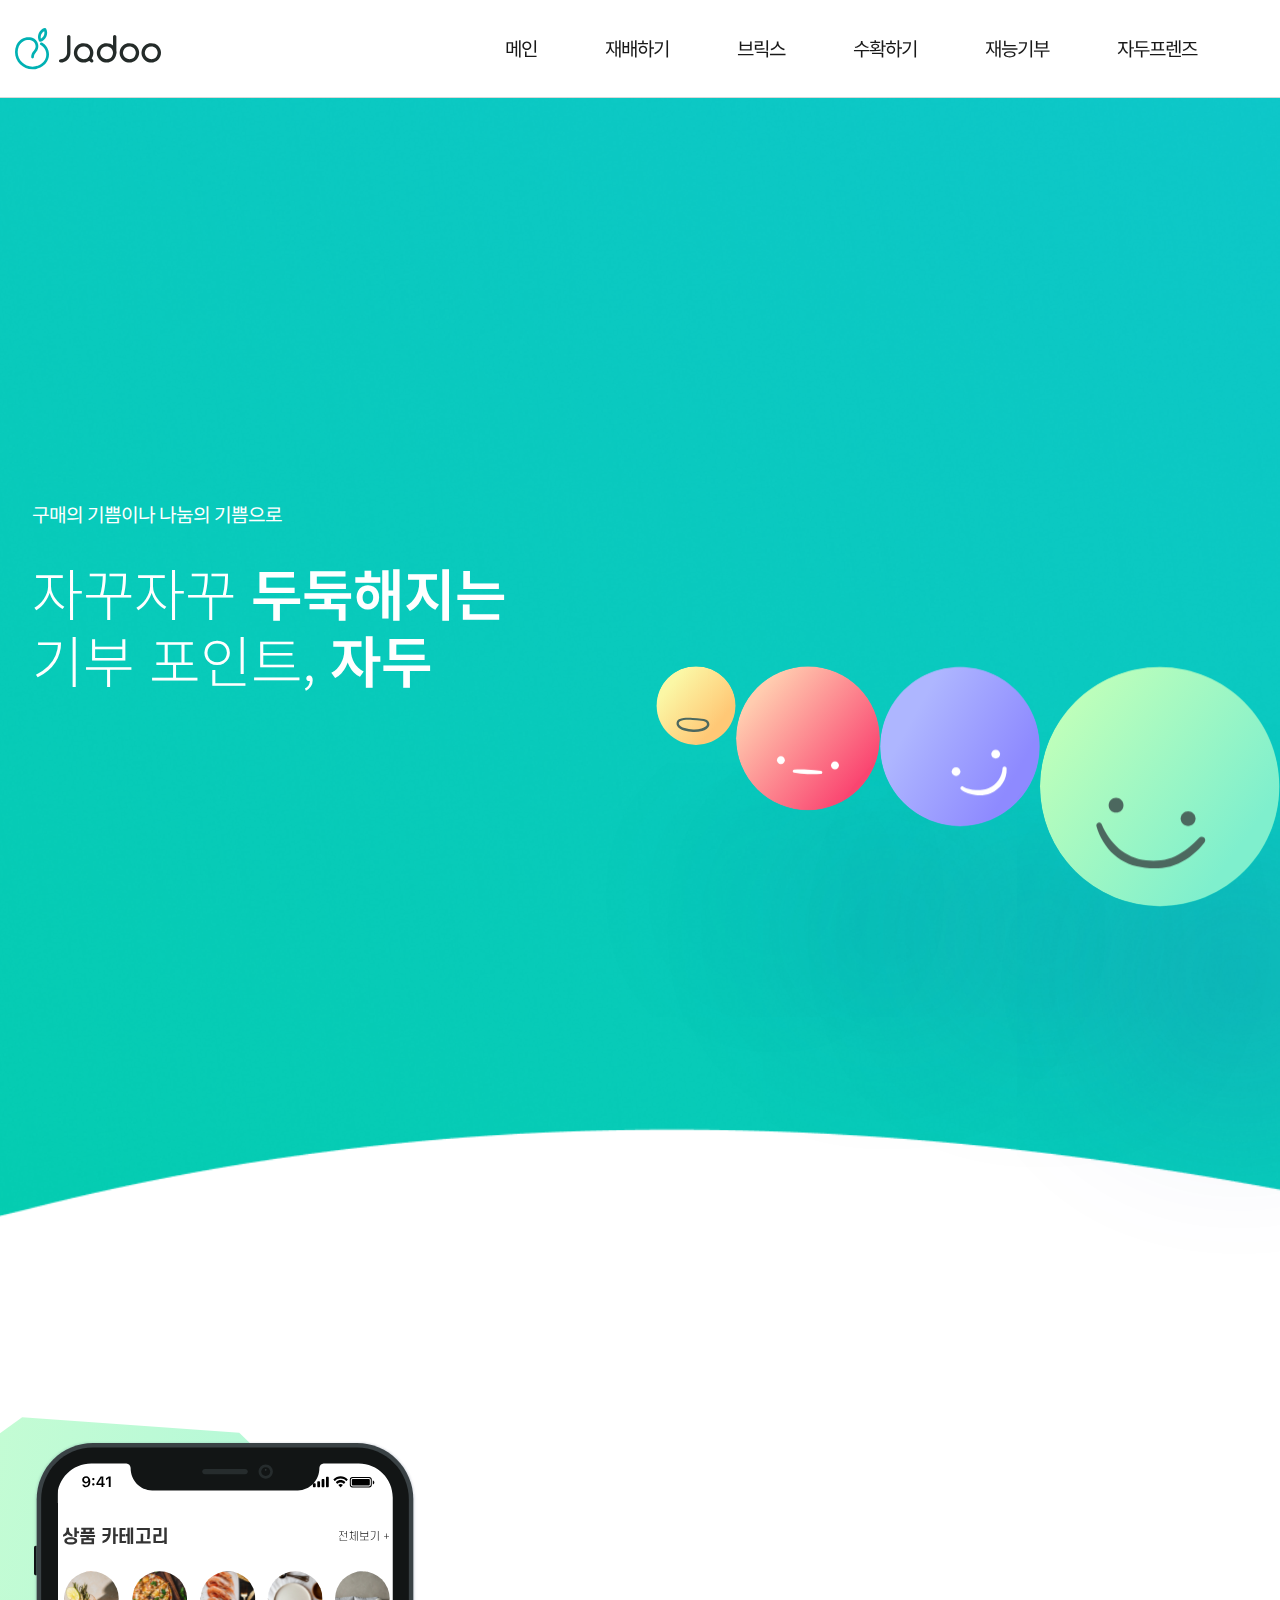
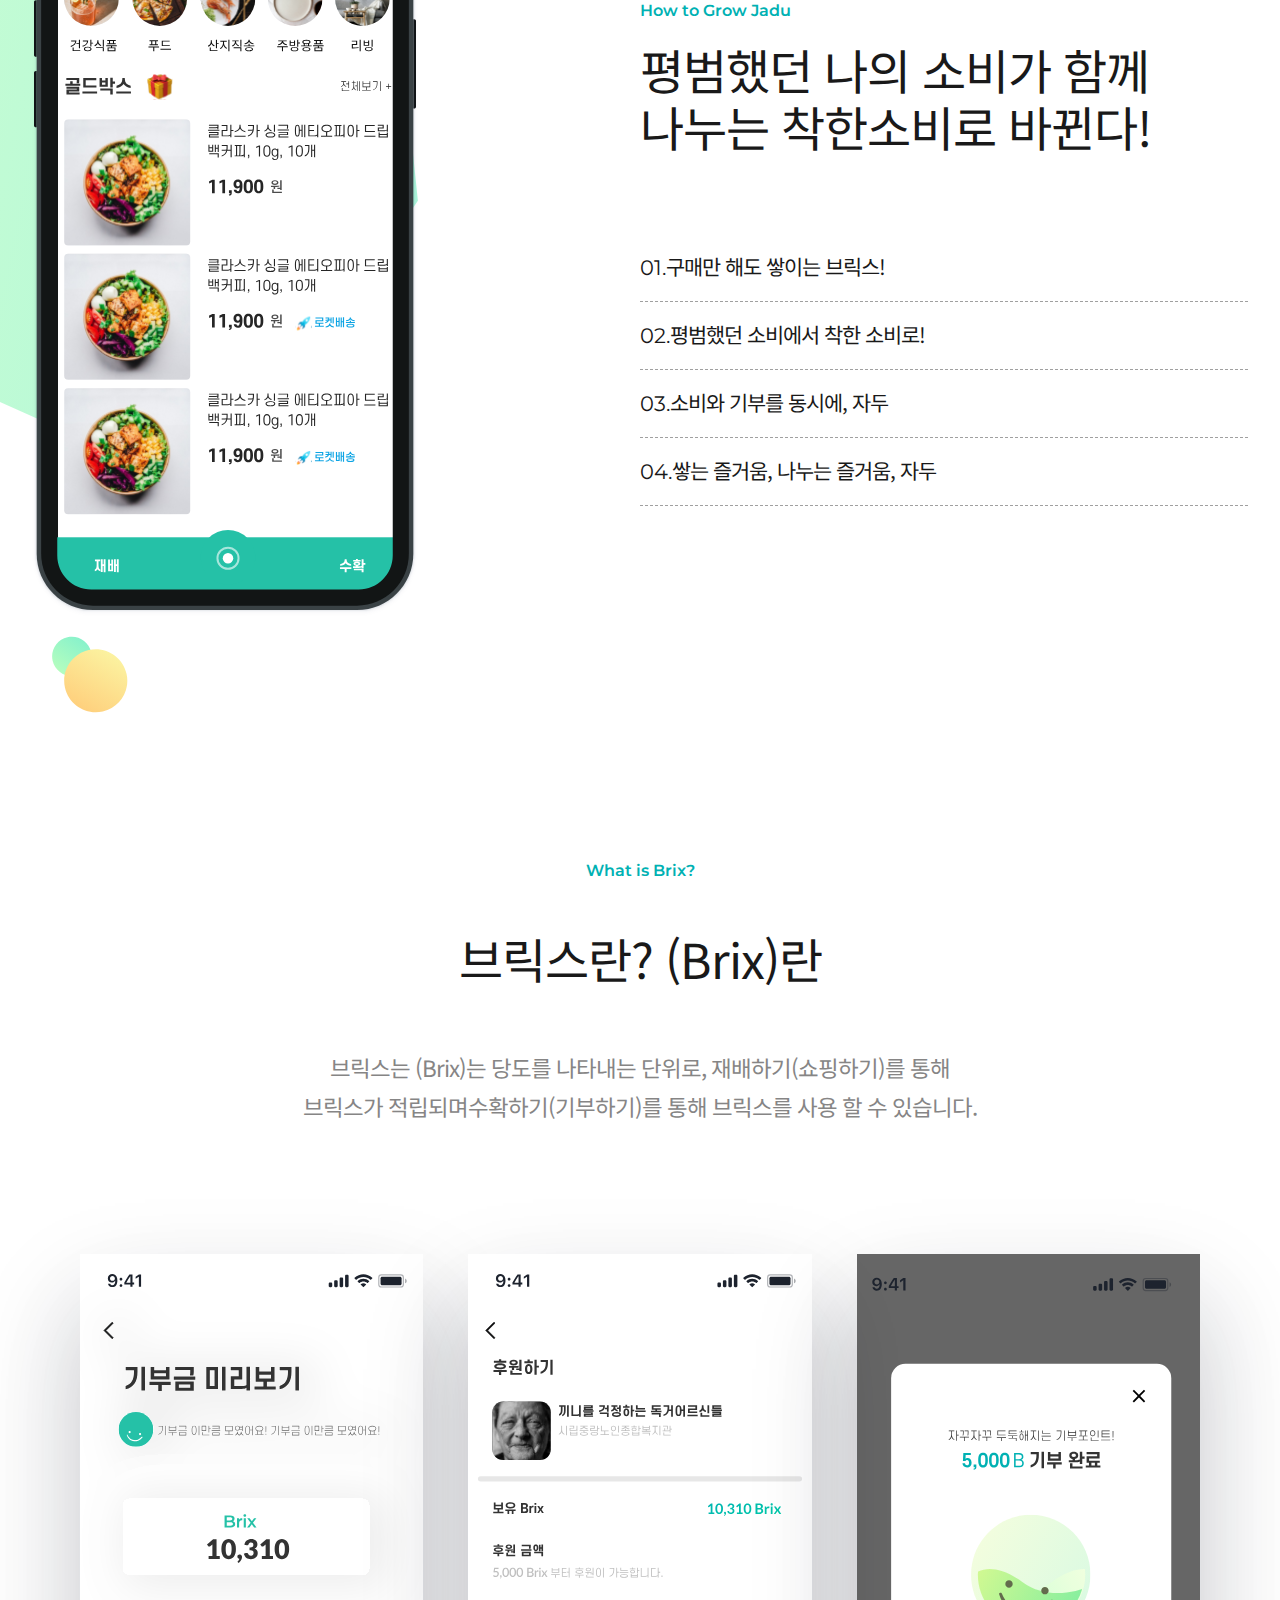
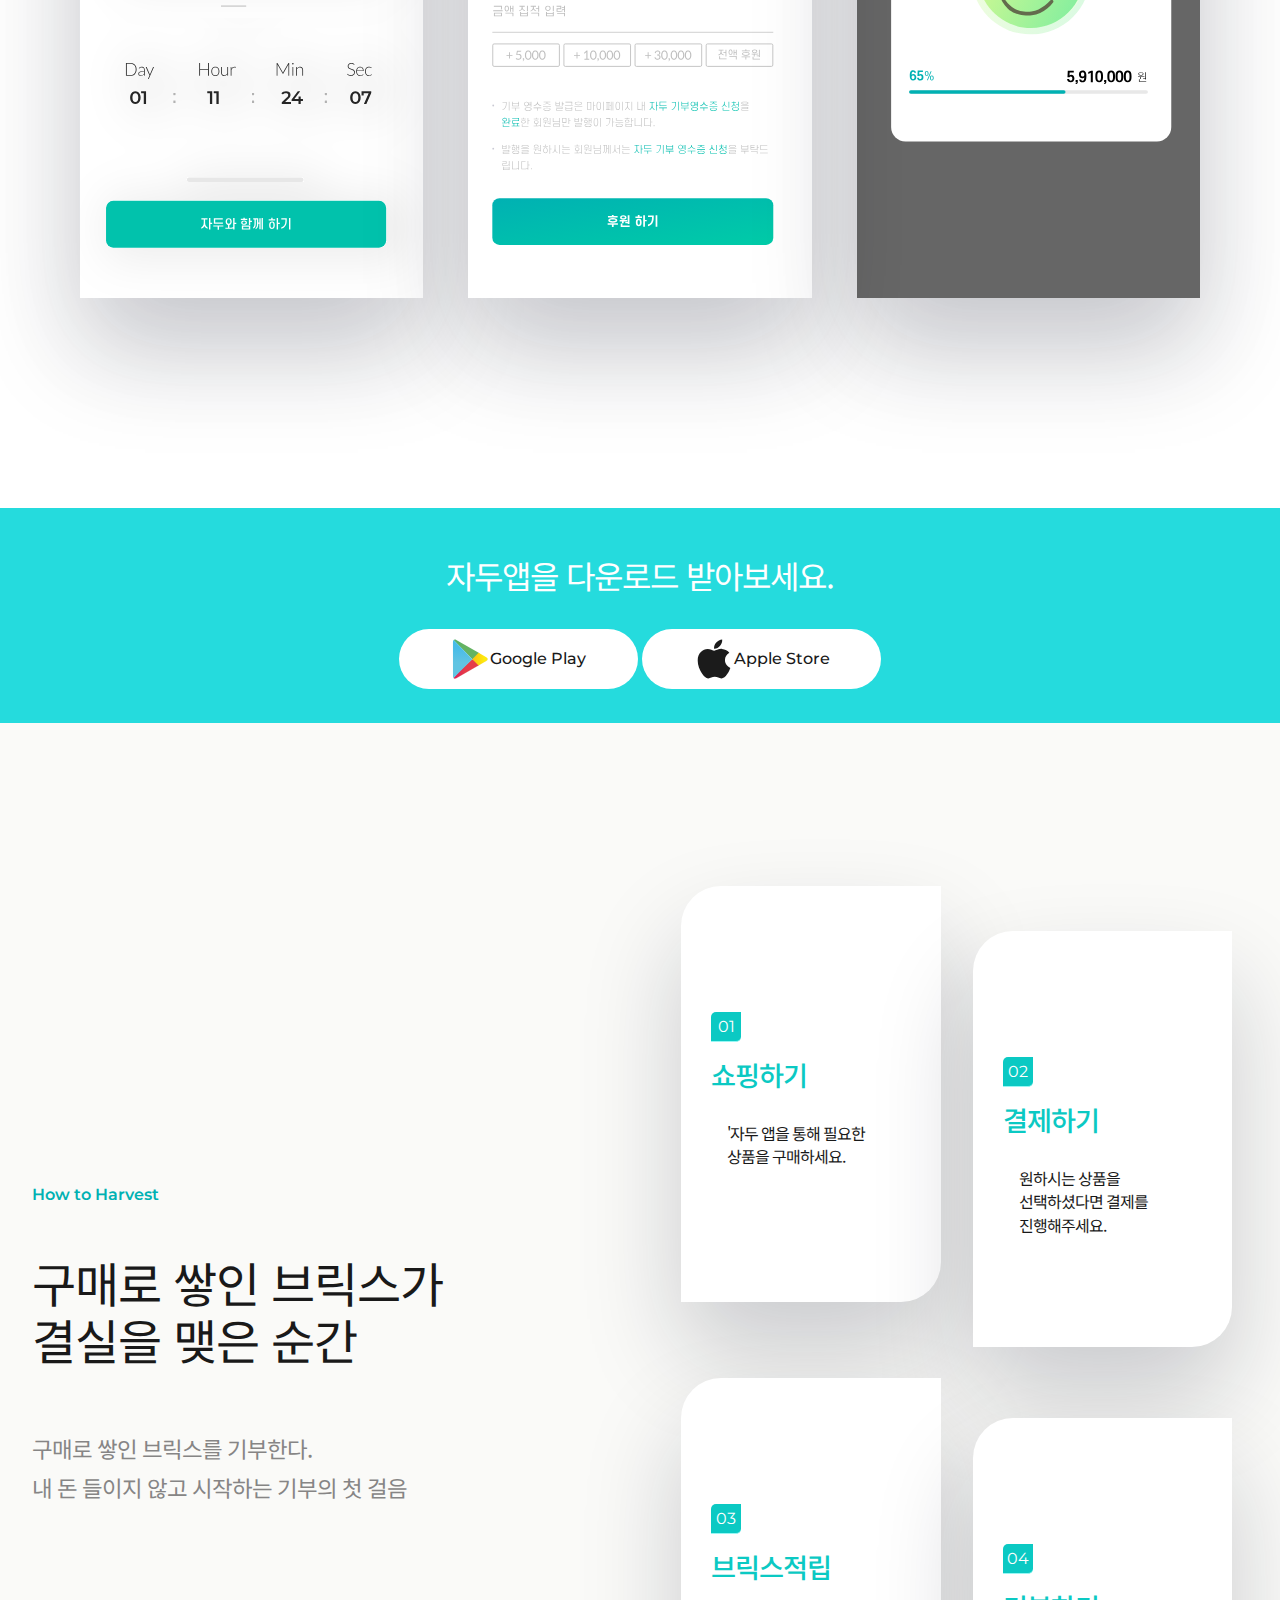
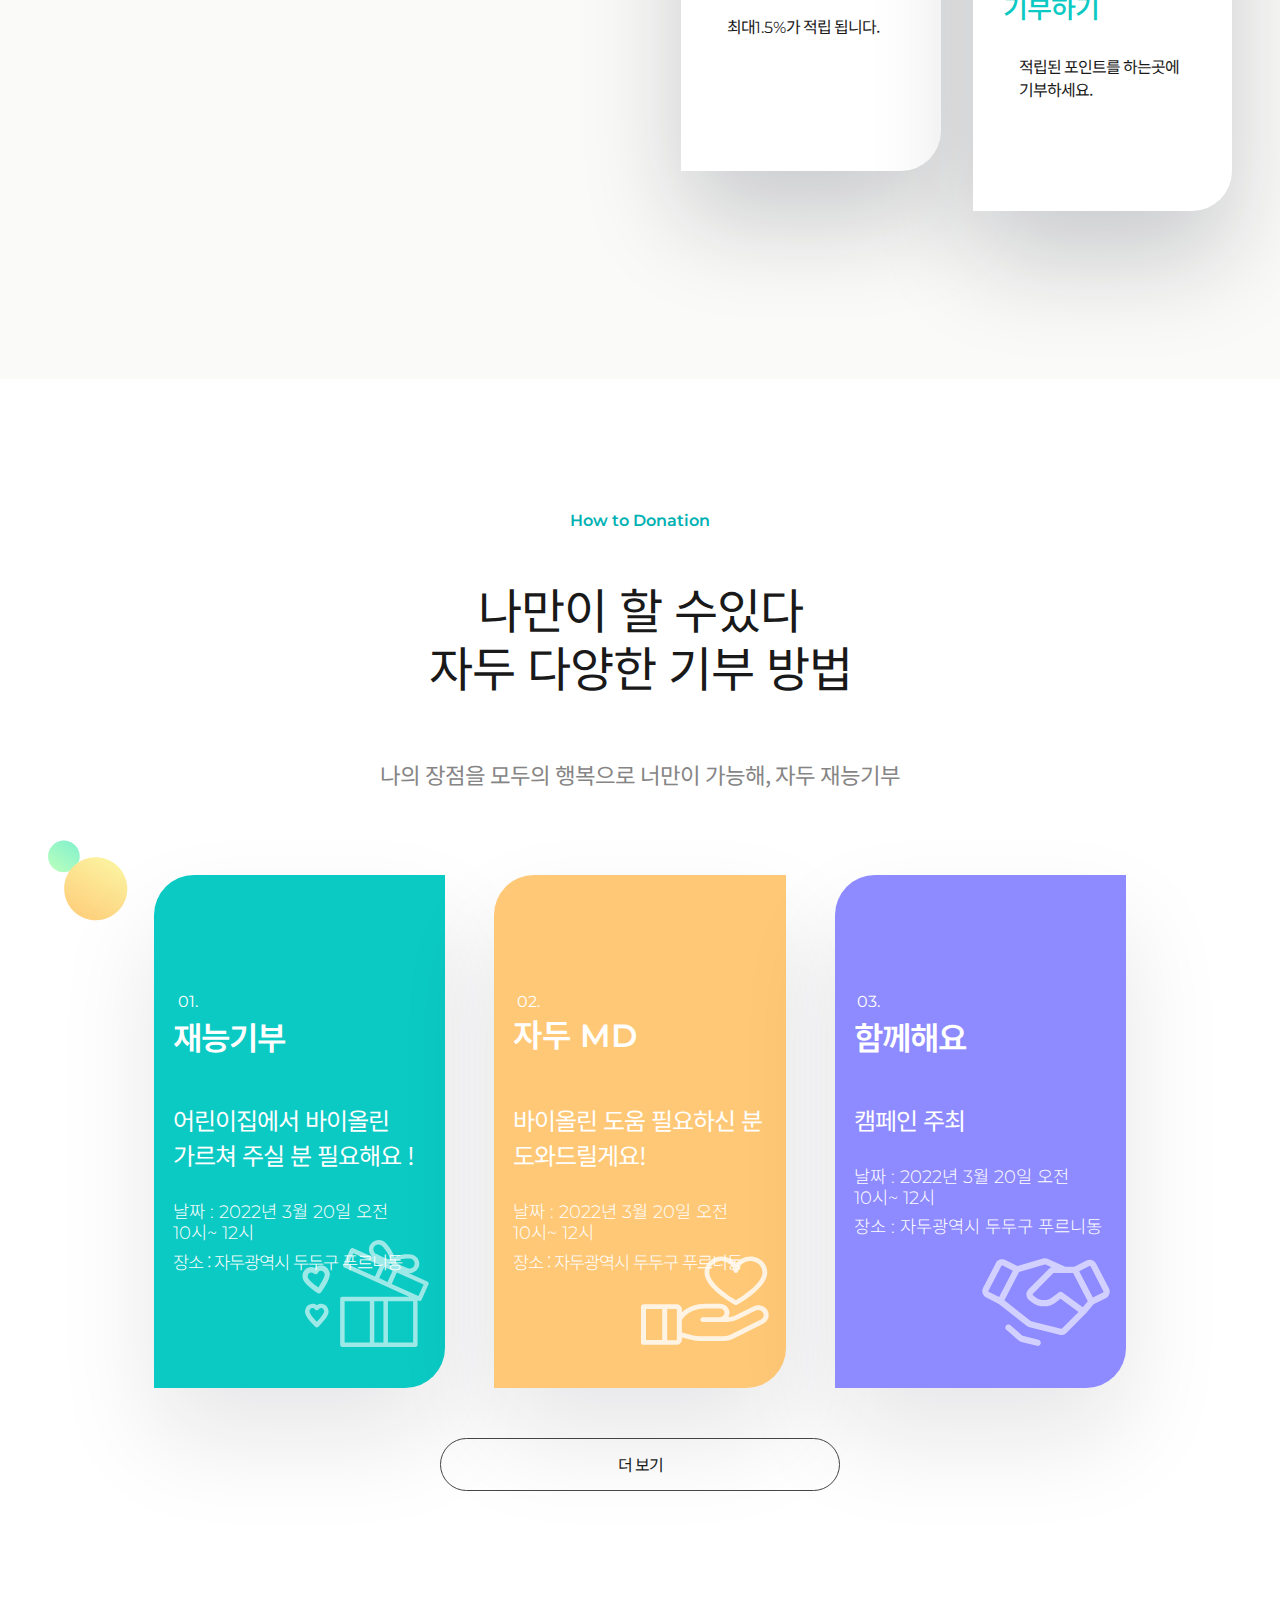
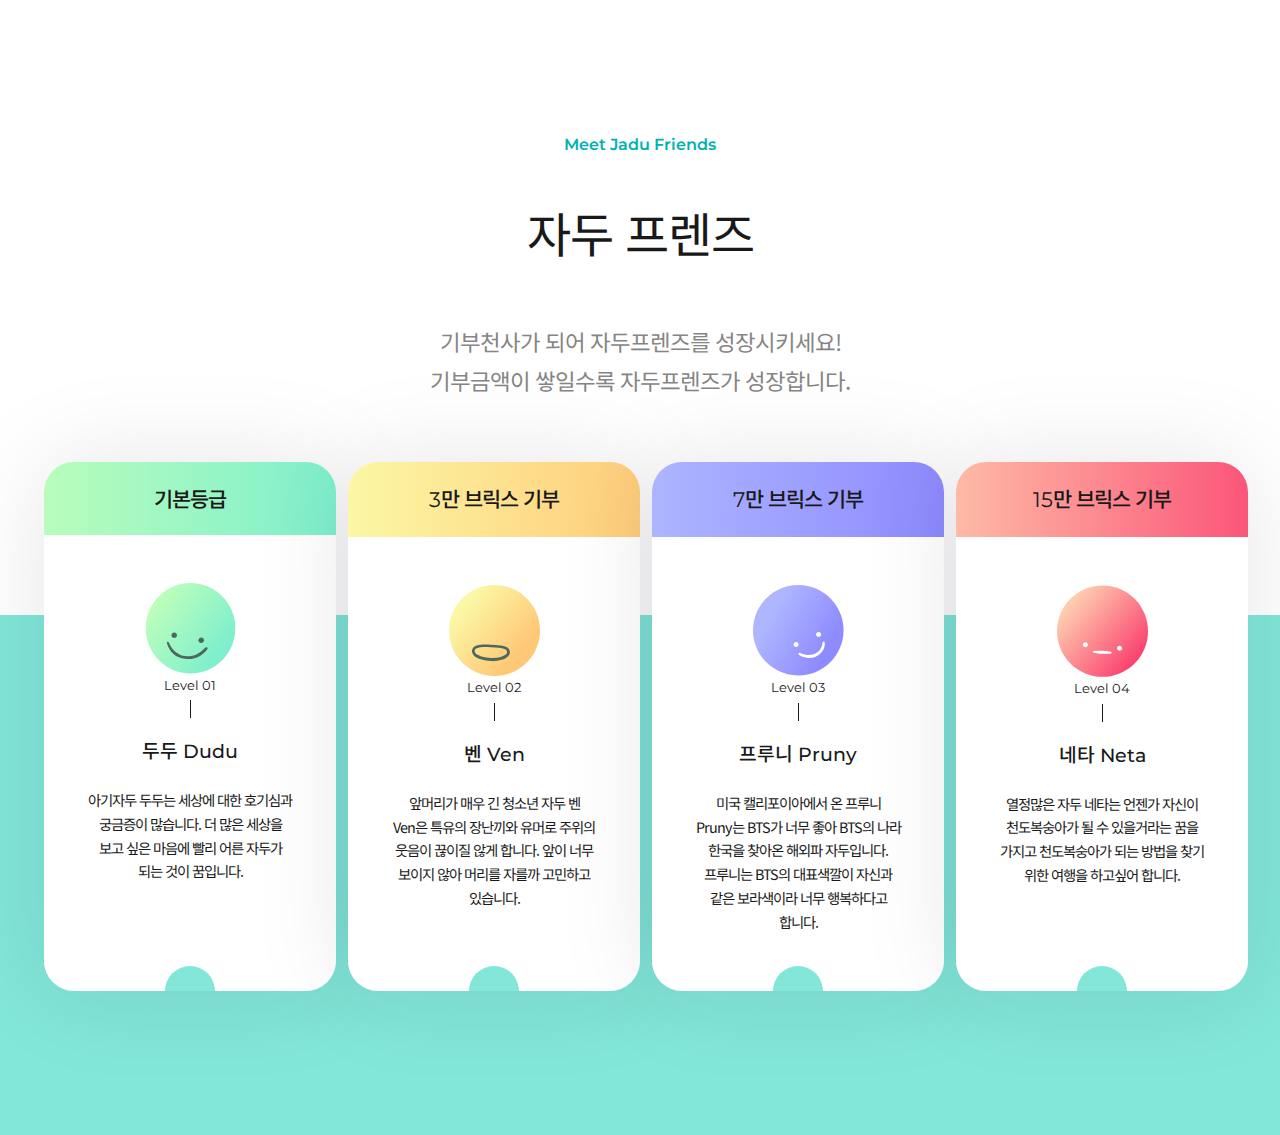
==== commit 469371fb: "집" ====
--- a/index.html
+++ b/index.html
@@ -84,12 +84,6 @@
 
     </div>
     <!-- main-visual -->
-
-
-    
-
-
-
 
 
 
--- a/css/layout.css
+++ b/css/layout.css
@@ -1,5 +1,5 @@
 body { position: relative; line-height: 1; word-break: keep-all; }
-.wrap{position: relative; height: 100vh;}
+.wrap{position: relative;}
 .header { width: 100%; padding-left: 15px; padding-right: 15px; border-bottom: 1px solid rgb(217, 217, 217); position: fixed; top: 0px; left: 0px; z-index: 999; background-color: rgb(255, 255, 255); }
 .header .header-inner { position: relative; width: 100%; height: 86px; display: flex; align-items: center; justify-content: space-between; }
 .header .logo { }
@@ -114,7 +114,7 @@
   .main-visual .itemwrap .item:nth-child(2) { width: 9rem; height: 9rem;  }
   .main-visual .itemwrap .item:nth-child(3) { width: 10rem; height: 10rem;  }
   .main-visual .itemwrap .item:nth-child(4) { width: 15rem; height: 15rem;}
-
+  .main-visual .main-tit > h2{font-size:3.5rem;}
   
 
   
@@ -202,7 +202,7 @@
 @media screen and (min-width: 481px) and (max-width: 767px) {
   .main-visual .main-tit > h2 {font-size: 2.5rem;}
   
-  .main-visual .itemwrap{width:60%;right: -15%;top: 0;}
+  .main-visual .itemwrap{width:60%;right: 0%;top: 0;}
 
   @keyframes item1 { 
     0% { left: 6rem; top: -2rem; }
@@ -261,7 +261,7 @@
 
 
 @media screen and (min-width: 281px)  and  (max-width: 480px) {
-  .main-visual .itemwrap{  top: 46%; right: -32%;}
+  .main-visual .itemwrap{  top: 17%; right: -30%;}
 
 }
 
@@ -380,8 +380,8 @@
 .harvest__box { display: flex; flex-wrap: wrap; justify-content: center; }
 .harvest__box .har_item { position: relative; margin-bottom: 5%; cursor: pointer; width: 100%; background-color: rgb(255, 255, 255); border-radius: 40px 0px; box-shadow: rgba(17, 20, 39, 0.2) 0px 50px 100px; }
 .harvest__box .har_item .har-txtbox { position: relative; width: 100%; height: 100%; display: block; padding: 5rem 0px; }
-.harvest__box .har_item .har-txtbox .har-txt { padding-top: 2rem; font-size: 1.2rem; }
-.harvest__box .har_item .har-txtbox .har-num { display: block; margin: 2rem auto; background-color: rgb(11, 201, 195); width: 30px; height: 30px; line-height: 30px; text-align: center; color: rgb(255, 255, 255); border-radius: 5px 0px; border-bottom: 1px solid rgb(152, 247, 244); }
+.harvest__box .har_item .har-txtbox .har-txt { padding: 2rem 1rem 0; font-size: 1rem; line-height: 1.45;}
+.harvest__box .har_item .har-txtbox .har-num { display: block; margin: 1rem auto; background-color: rgb(11, 201, 195); width: 30px; height: 30px; line-height: 30px; text-align: center; color: rgb(255, 255, 255); border-radius: 5px 0px; border-bottom: 1px solid rgb(152, 247, 244); }
 .harvest__box .har_item .har-txtbox strong { font-size: 1.7rem; color: rgb(11, 201, 195); font-weight: 500; }
 .harvest__box .har_item.box1 { top: 0px; }
 .harvest__box .har_item.box2 { top: 0px; }
@@ -391,12 +391,13 @@
 .harvest__box .har_item:hover .har-txtbox { color: rgb(255, 255, 255); }
 .harvest__box .har_item:hover .har-txtbox .har-num { background-color: rgb(255, 255, 255); color: rgb(11, 201, 195); }
 .harvest__box .har_item:hover .har-txtbox strong { color: rgb(255, 255, 255); display: block; }
+.harvest__box .har_item:hover .har-txtbox .har-txt{color:#fff;}
 .harvest__box .har_item:hover .har-txtbox .har-txt .eng { color: rgb(255, 255, 255); margin-bottom: 38px; }
 @media screen and (min-width: 1520px) {
 }
 @media screen and (min-width: 1350px) {
 }
-@media only screen and (min-width: 1200px) {
+@media only screen and (min-width: 1024px) {
   .harvest__wrap { text-align: left; padding: 10rem 0px; }
   .harvest__wrap .flex { flex-flow: row nowrap; }
   .harvest__wrap .title__wrap { width: 60%; text-align: left; }
@@ -410,21 +411,37 @@
   .harvest__box .har_item.box3 { top: 0px; }
   .harvest__box .har_item.box4 { top: 40px; }
 }
+
+
+/* @media screen and (min-width: 1024px) {
+.harvest__box .har_item{width:22%; margin: 1%; }
+} */
+
+
 @media screen and (min-width: 840px) and (max-width: 1199px) {
   .harvest__wrap .title__wrap { text-align: center; }
 }
-@media screen and (min-width: 481px) and (max-width: 1199px) {
-  .harvest__box .har_item { width: 45%; margin: 1%; }
-}
+@media screen and (min-width: 767px) and (max-width: 1024px) {
+  .harvest__box .har_item { width: 20%; margin: 2%; }
+}
+
+
+@media screen and (min-width: 481px) and (max-width: 767px) {
+  .harvest__box .har_item { width: 48%; margin: 1%; }
+}
+
+
+
 @media screen and (max-width: 280px) {
 }
 .donation_wrap { position: relative; }
 .donation_wrap .flex { justify-content: center; }
 .donation_wrap .title__wrap { text-align: center; }
 .donation__box { position: relative; display: flex; flex-wrap: wrap; }
-.donation__box .dona_item { border-radius: 40px 0px; cursor: pointer; box-shadow: rgba(17, 20, 39, 0.1) 0px 50px 100px; padding: 7rem 1.2rem; text-align: left; width: 29%; margin: 0px 2%; }
+.donation__box .dona_item { border-radius: 40px 0px; cursor: pointer; box-shadow: rgba(17, 20, 39, 0.1) 0px 50px 100px; 
+  padding: 7rem 1.2rem; text-align: left; width: 24%; margin: 0px 2%; }
 @media (min-width: 1200px) {
-  .donation__box .dona_item { height: 550px; }
+  .donation__box .dona_item { height: auto; }
 }
 .donation__box { justify-content: center; margin: 50px auto; }
 .donation__box .dona_item:nth-child(1) { background-color: rgb(11, 201, 195); background-image: url("../images/dona_item01.svg"); background-repeat: no-repeat; background-position: 90% 90%; background-size: 44%; }
@@ -433,10 +450,10 @@
 .dona-txtbox { height: 100%; }
 .donation__box .dona-title-wrap { display: flex; flex-direction: column; }
 .donation__box .dona-title-wrap .number { display: inline-block; width: 30px; height: 30px; line-height: 30px; text-align: center; color: rgb(255, 255, 255); border-radius: 5px 0px; }
-.donation__box .dona-title-wrap .donation-tit strong { color: rgb(255, 255, 255); margin-bottom: 14px; font-size: 1.2rem; display: block; font-weight: 600; }
-.donation__box .dona-title-wrap .donation-tit p { color: rgb(255, 255, 255); padding-bottom: 1.5rem; font-size: 1.2rem; line-height: 1.45; }
+.donation__box .dona-title-wrap .donation-tit strong { color: rgb(255, 255, 255); margin-bottom: 3rem; font-size: 1.2rem; display: block; font-weight: 600; }
+.donation__box .dona-title-wrap .donation-tit p { color: rgb(255, 255, 255); padding-bottom: 1.5rem; font-size: 1.5rem; line-height: 1.45; }
 .donation__box .donation-date { padding: 0px; }
-.donation__box .donation-date > span { color: rgb(255, 255, 255); font-weight: 300; font-size: 13px; display: block; padding: 4px 0px; }
+.donation__box .donation-date > span { color: rgb(255, 255, 255); font-weight: 300;font-size: 1.1rem; display: block; padding: 4px 0px; }
 .donation_wrap .circle3 { background: url("../images/circle1.svg") center center / 50% no-repeat; position: absolute; transition: all 0.3s ease 0s; width: 4rem; height: 4rem; content: ""; animation-name: circle3; animation-duration: 1s; animation-timing-function: linear; animation-iteration-count: infinite; animation-direction: alternate; }
 .donation_wrap .circle4 { background: url("../images/circle2.svg") center center / 50% no-repeat; position: absolute; transition: all 0.3s ease 0s; width: 8rem; height: 8rem; content: ""; animation-name: circle4; animation-duration: 1s; animation-timing-function: linear; animation-iteration-count: infinite; animation-direction: alternate; }
 .donation_btn { padding: 1rem 0px; background: rgb(255, 255, 255); width: 100%; color: rgb(26, 26, 26); border: 1px solid rgb(71, 71, 71); text-align: center; border-radius: 40px; }
@@ -454,7 +471,7 @@
 }
 @media screen and (min-width: 540px) and (max-width: 767px) {
 }
-@media (max-width: 768px) {
+@media screen and (min-width: 480px) and (max-width: 1023px) {
   .donation__box .dona_item { border-radius: 40px 0px; cursor: pointer; box-shadow: rgba(17, 20, 39, 0.1) 0px 50px 100px; width: 100%; height: auto; margin-bottom: 2rem; text-align: left; padding: 3rem; }
 }
 @media (max-width: 280px) {
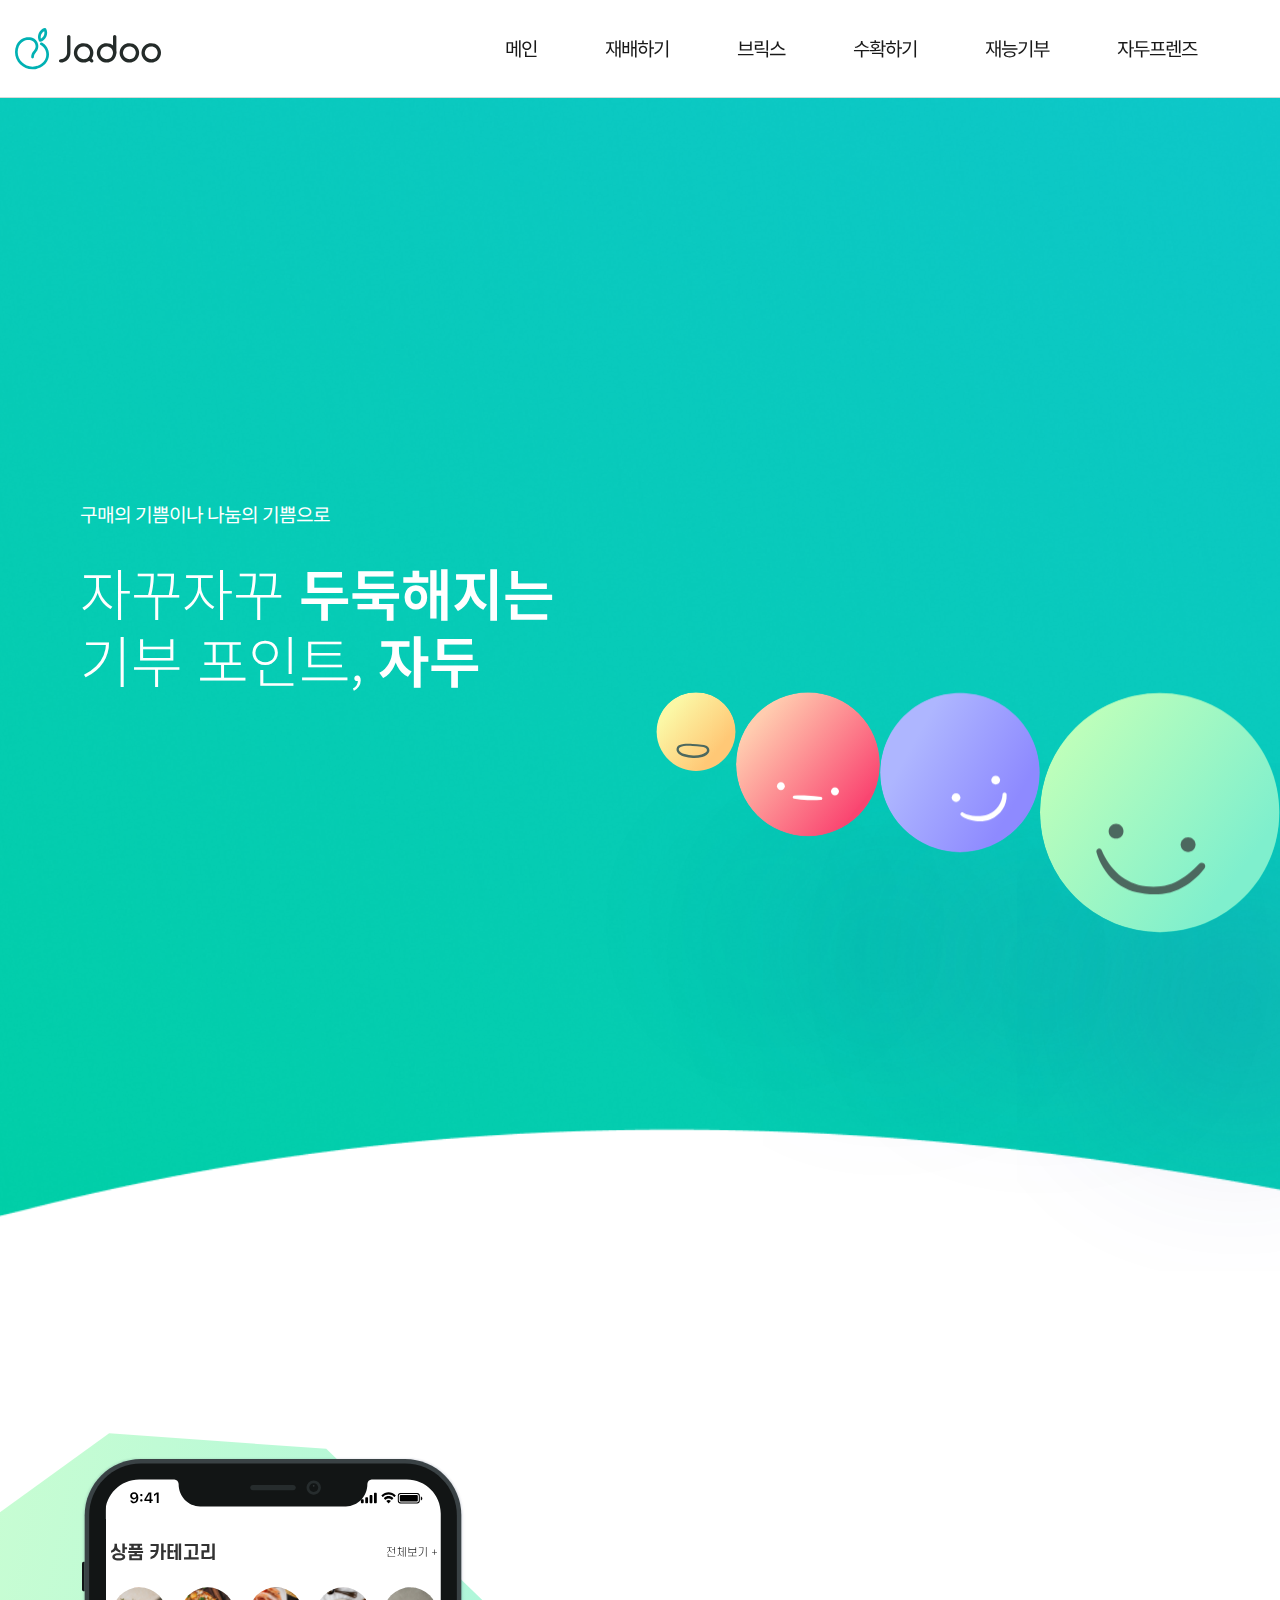
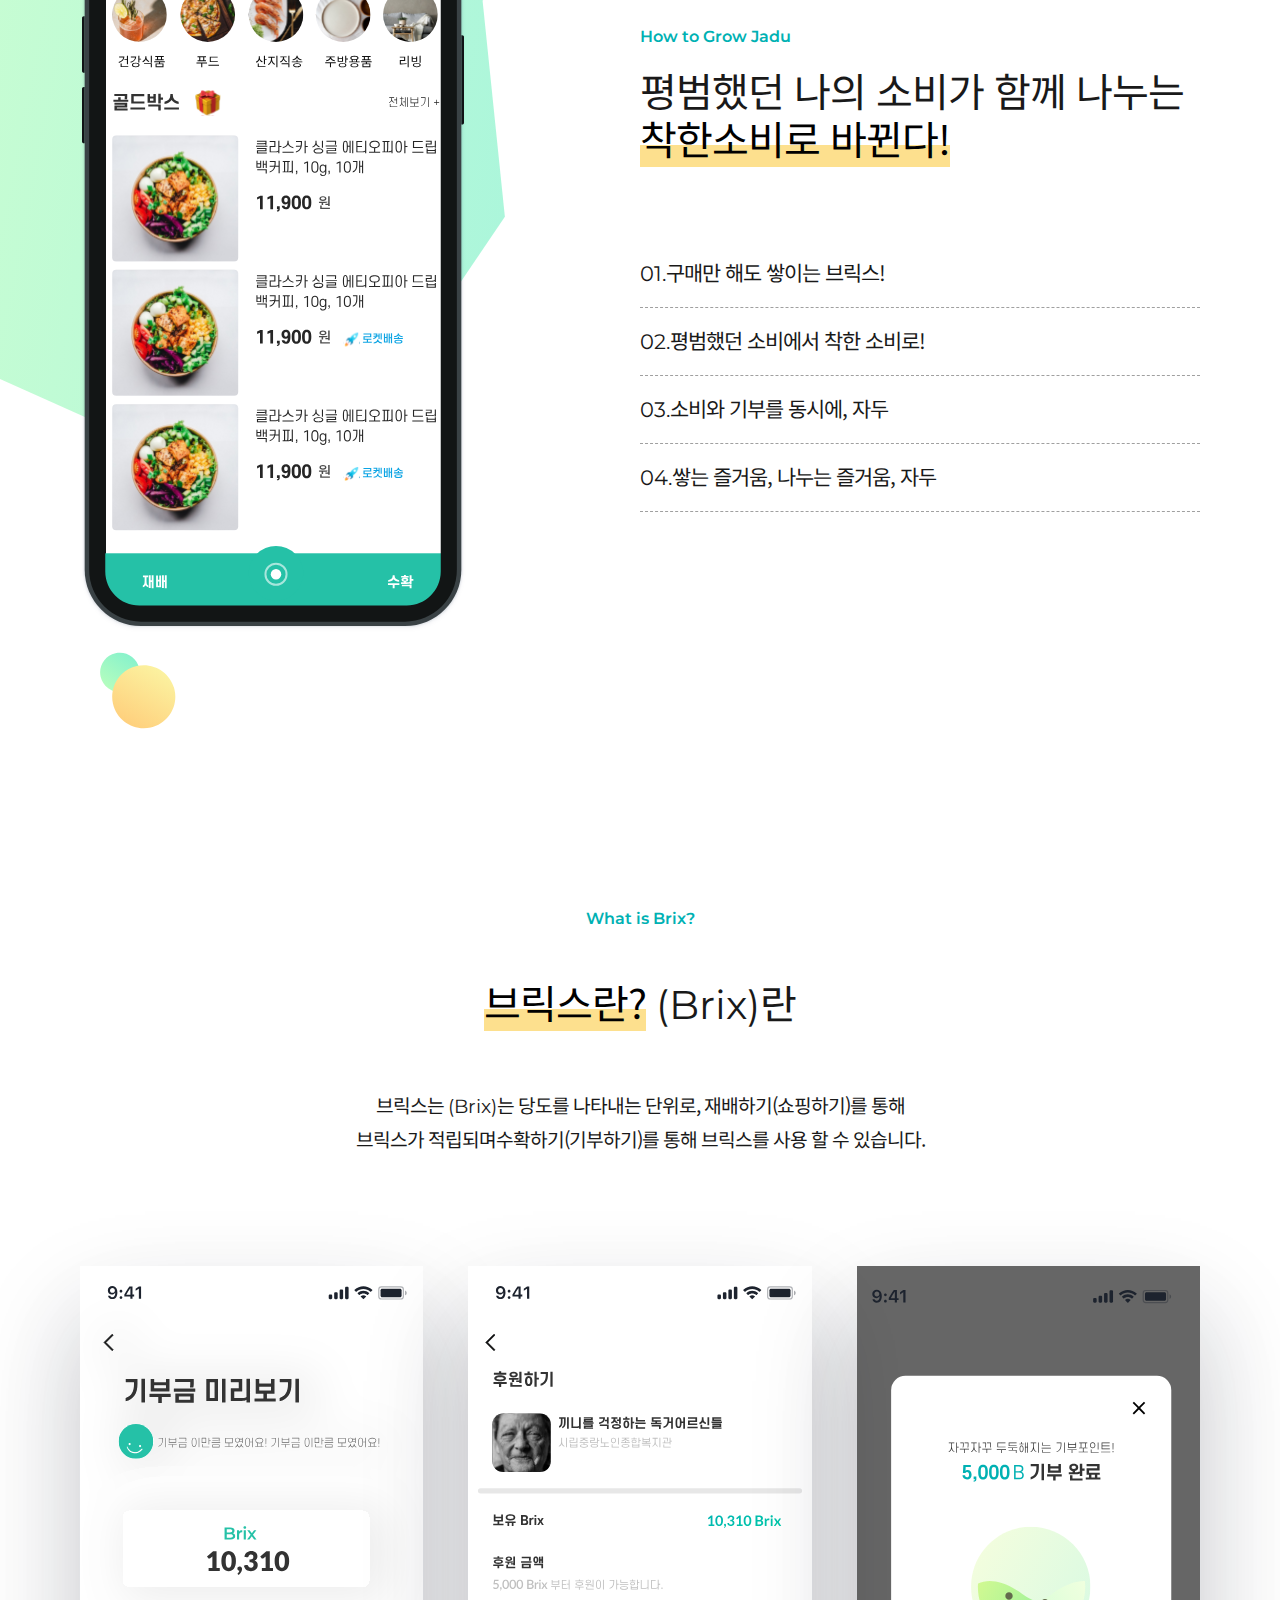
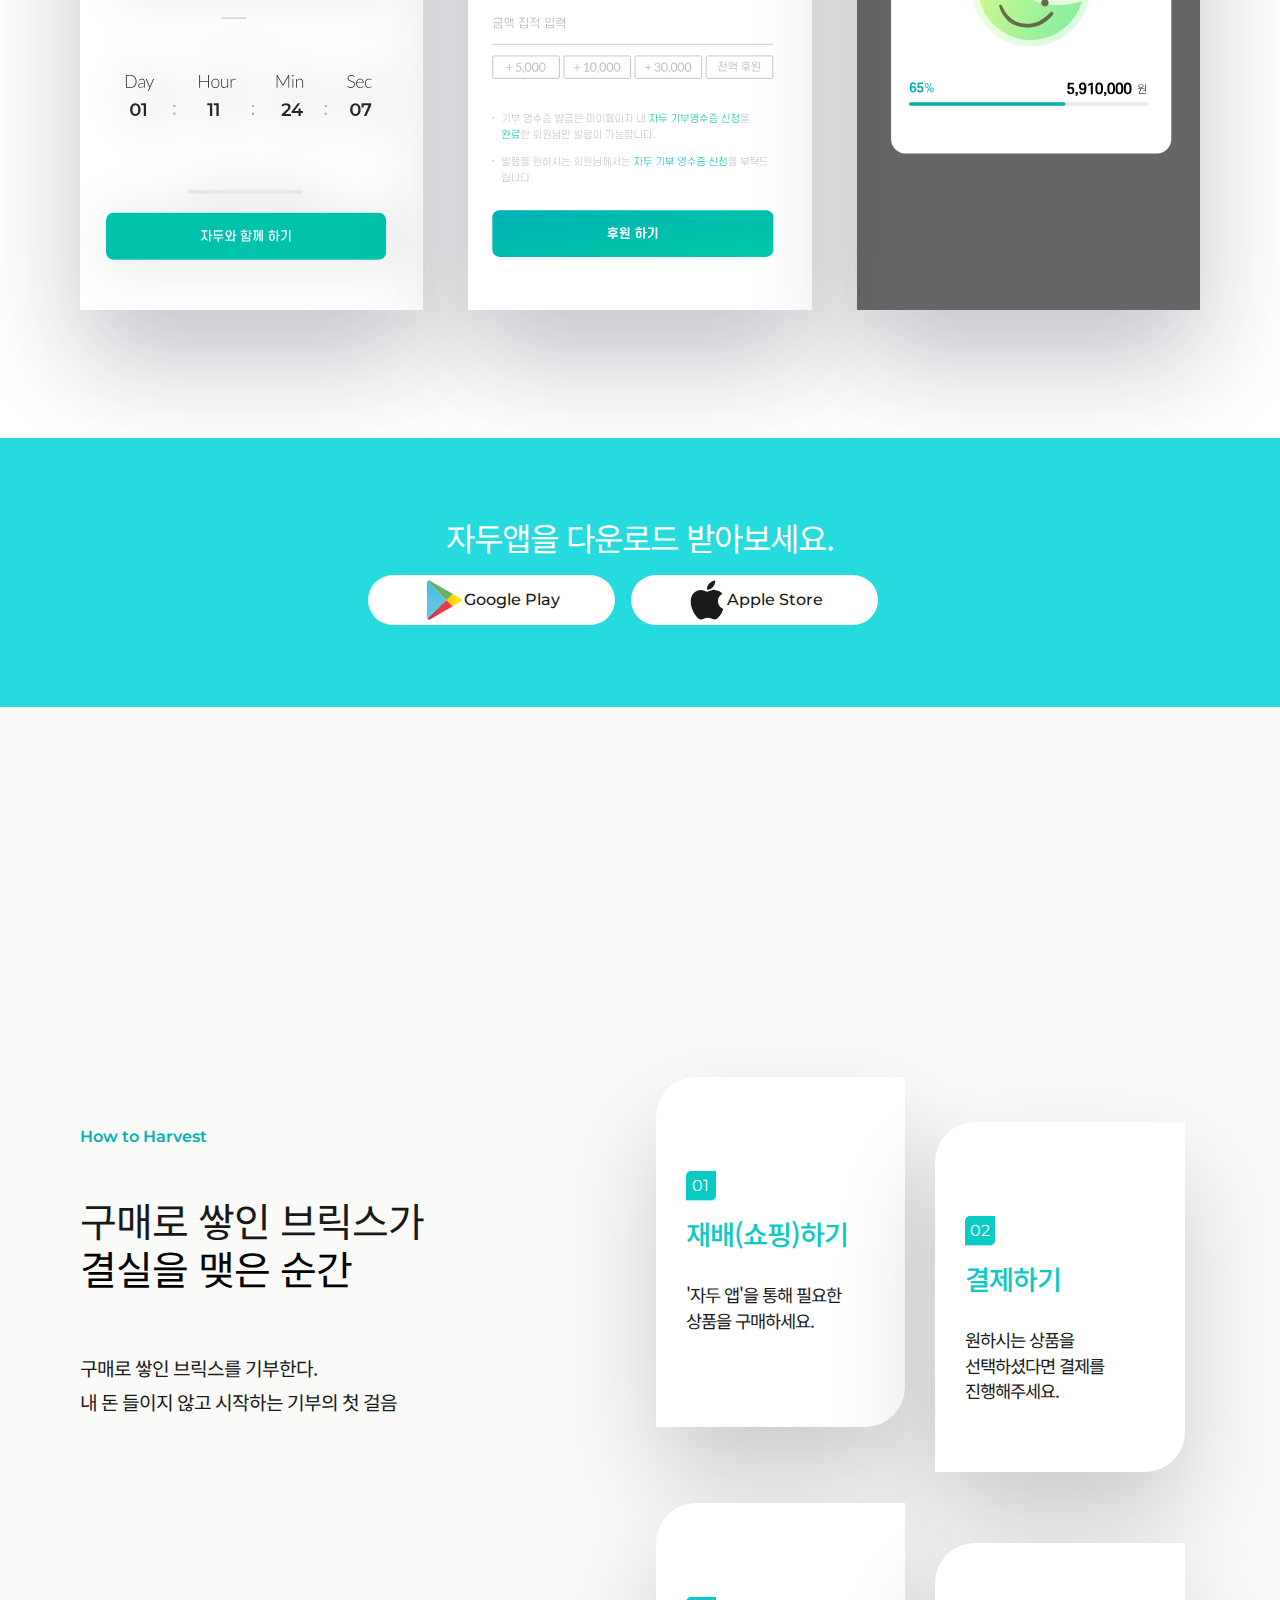
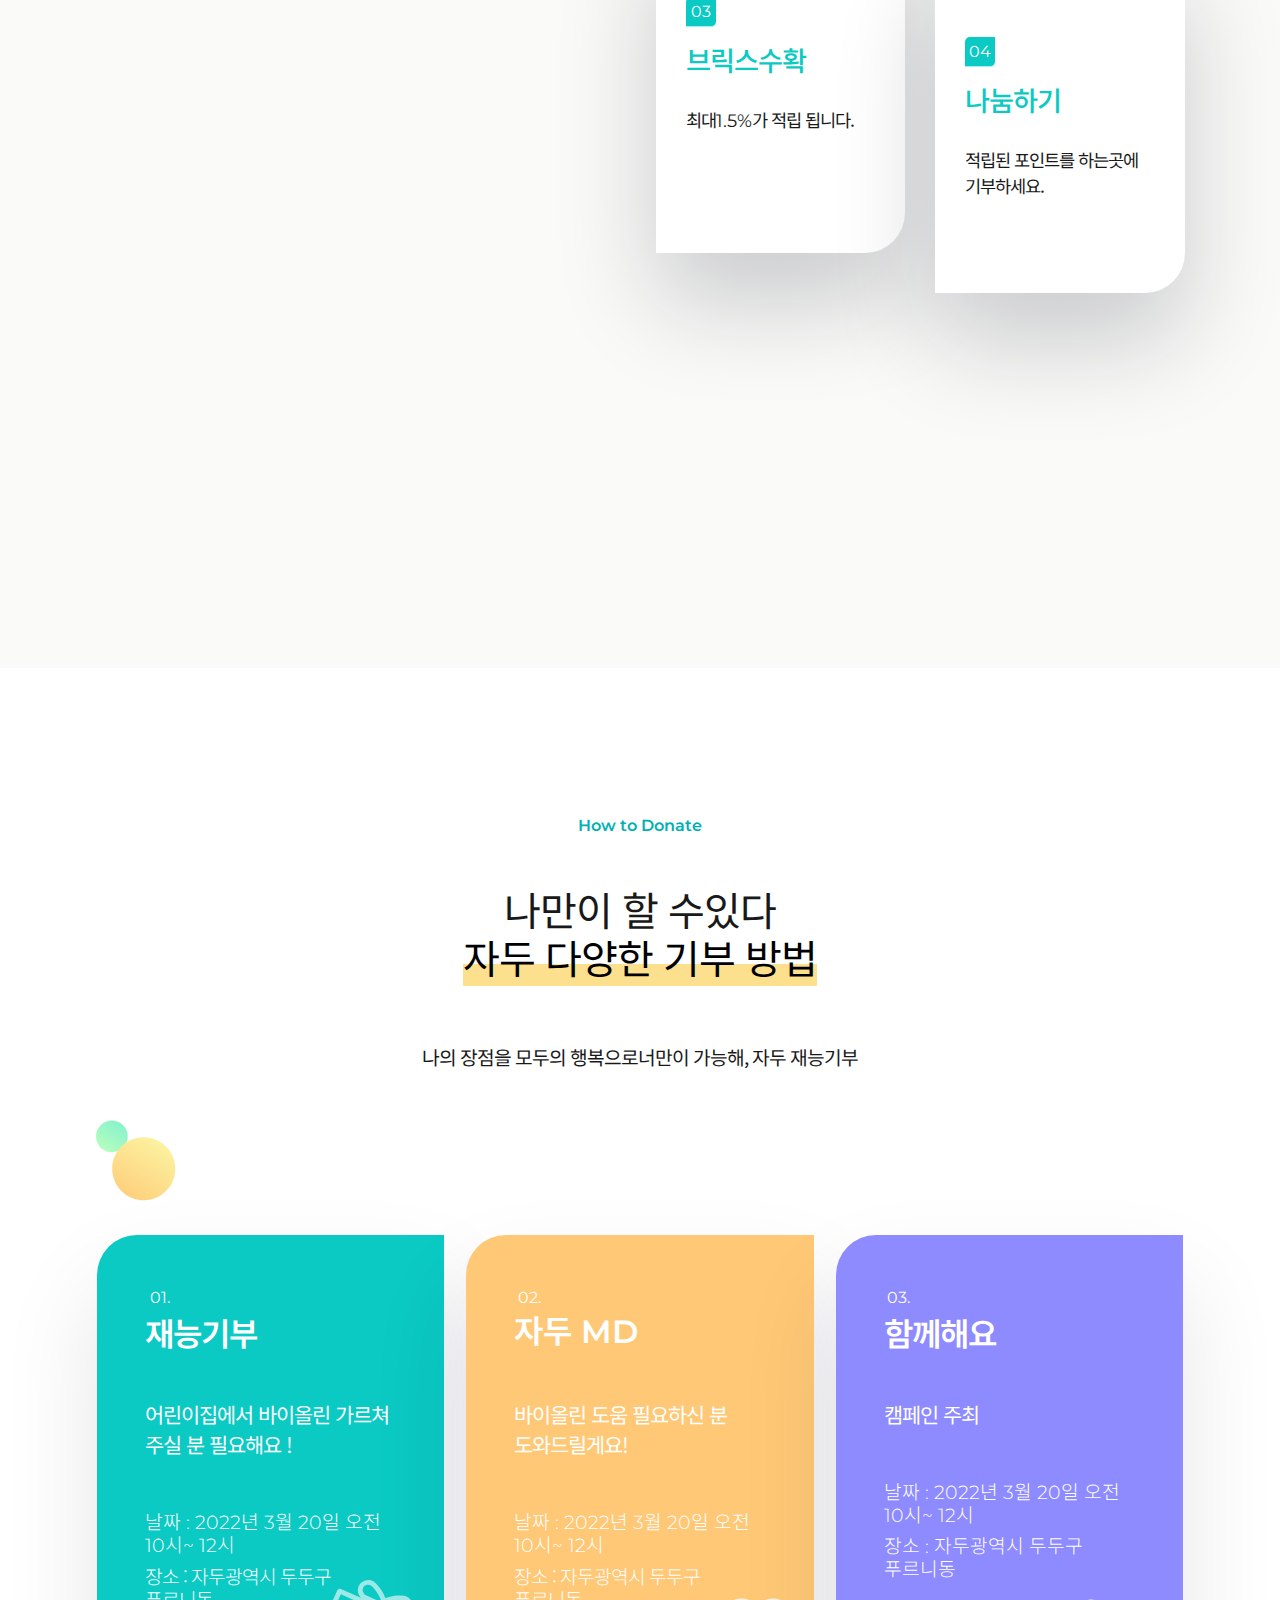
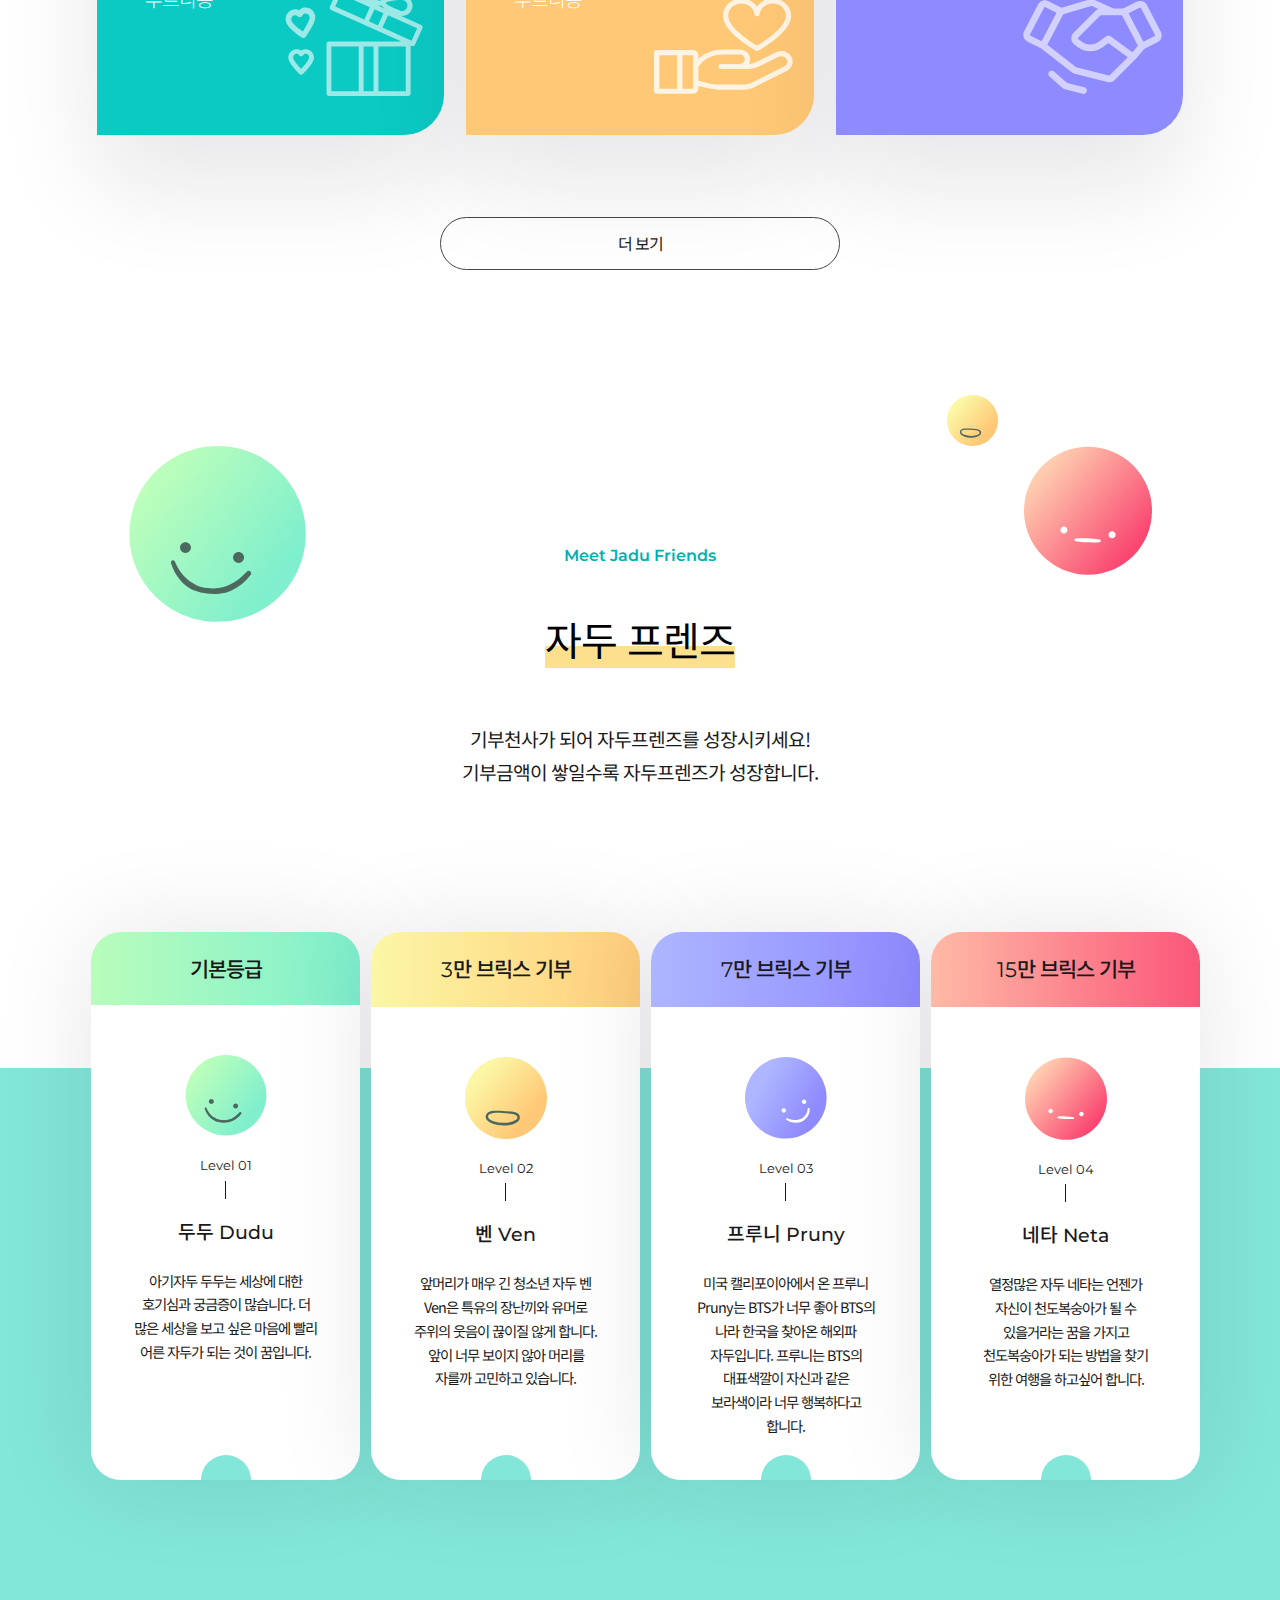
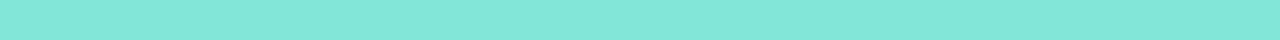
==== commit 2e08260a: "모바일수정" ====
--- a/index.html
+++ b/index.html
@@ -106,7 +106,7 @@
         <div class="title__wrap">
           
           <div class="title up-on-scroll"><span class="desc" lang="en">How to Grow Jadu</span>
-          평범했던 나의 소비가 함께 나누는 <span class="br"> 착한소비로 바뀐다!</span></div>
+          평범했던 나의 소비가 함께 나누는 <span class="br"><mark> 착한소비로 바뀐다!</mark></span></div>
 
           
           <ul class="list__wrap">
@@ -128,8 +128,9 @@
         <div class="layout">
           <div class="title__wrap">
           <div class="desc up-on-scroll" lang="en">What is Brix?</div>
-          <div class="title up-on-scroll">브릭스란? <span> (Brix)</span>란</div>
-          <div class="middle up-on-scroll">브릭스는 (Brix)는 당도를 나타내는 단위로, 재배하기(쇼핑하기)를 통해<br>
+          <div class="title up-on-scroll">  <mark>브릭스란?</mark> <span lang="en"> (Brix)</span>란</div>
+         
+          <div class="middle up-on-scroll">브릭스는 <span lang="en">(Brix)</span>는 당도를 나타내는 단위로, 재배하기(쇼핑하기)를 통해<br>
           브릭스가 적립되며수확하기(기부하기)를 통해 브릭스를 사용 할 수 있습니다. </div>
          </div>
            
@@ -151,14 +152,7 @@
 
   <div class="slide__wrap">
 
-    <div class="arrow__wrap">
-      <div class="arrow prev" onclick = "prevNext(-1)">&#10094;</div>
-      <div class="arrow next" onclick = "prevNext(1)">&#10095;</div>
-    </div>
-    
-
-
-  <article class="slides">
+    <article class="slides">
       <img src="./images/donation01.svg" alt="">
   </article><!--1-->
   <article class="slides">
@@ -167,8 +161,12 @@
   <article class="slides">
       <img src="./images/donation03.svg" alt="">
   </article><!--3-->
-
+  <div class="arrow__wrap">
+    <div class="arrow prev" onclick = "prevNext(-1)">&#10094;</div>
+    <div class="arrow next" onclick = "prevNext(1)">&#10095;</div>
+  </div>
 </div>
+
 
 </div>  
 
@@ -217,7 +215,7 @@
           
           <div class="title__wrap">
             <div class="desc up-on-scroll" lang="en">How to Harvest</div>
-            <div class="title up-on-scroll">구매로 쌓인 브릭스가 결실을 맺은 순간</div>
+            <div class="title up-on-scroll"> 구매로 쌓인 브릭스가 <mark>결실을 맺은 순간</mark>   </div>
             <div class="middle up-on-scroll">구매로 쌓인 브릭스를 기부한다.<br> 내 돈 들이지 않고 시작하는 기부의 첫 걸음</div>
           </div>
 
@@ -227,11 +225,11 @@
                 
                 <li class="har_item box1">
                    <div class="har-txtbox">
-                     <div class="har-tit">
+                     
                        <span class="har-num" lang="en">01</span>
-                       <strong>쇼핑하기</strong>
-                      <p class="har-txt"> '자두 앱을 통해 필요한 상품을 구매하세요.</p>
-                    </div>
+                       <strong>재배(쇼핑)하기</strong>
+                      <p class="har-txt"> '자두 앱'을 통해 필요한 상품을 구매하세요.</p>
+                 
                      
                    </div>
                 </li>
@@ -249,7 +247,7 @@
                   <div class="har-txtbox">
                     <div class="har-tit">
                       <span class="har-num" lang="en">03</span>
-                      <strong>브릭스적립</strong>
+                      <strong>브릭스수확</strong>
                       <p class="har-txt">최대<span class="eng" lang="en">1.5%</span>가 적립 됩니다.</p>
                     </div>
                    </div>
@@ -258,7 +256,7 @@
 
                 <li class="har_item box4">
                   <div class="har-txtbox">
-                    <div class="har-tit"><span class="har-num" lang="en">04</span><strong>기부하기</strong></div>
+                    <div class="har-tit"><span class="har-num" lang="en">04</span><strong>나눔하기</strong></div>
                     <div class="har-txt"> 적립된 포인트를 하는곳에 기부하세요.</div> 
                    </div>
                 </li>
@@ -282,10 +280,10 @@
     <div class="layout">
           
 <div class="title__wrap">
-  <div class="desc up-on-scroll" lang="en">How to Donation</div>
-  <div class="title up-on-scroll">나만이 할 수있다<br>자두 다양한 기부 방법</div>
-  <div class="middle up-on-scroll">나의 장점을 모두의 행복으로
-    너만이 가능해,  자두 재능기부</div>
+  <div class="desc up-on-scroll" lang="en">How to Donate</div>
+  <div class="title up-on-scroll">나만이 할 수있다<br> <mark> 자두 다양한 기부 방법</mark></div>
+  <div class="middle up-on-scroll">나의 장점을 모두의 행복으로<span class="br">너만이 가능해,  자두 재능기부</span>
+    </div>
 </div>
 
 <div class="circle3"></div>
@@ -371,6 +369,11 @@
 
 
       <div class="friends__wrap section up-on-scroll">
+        <div class="freind__iconwrap">
+          <div class="friendicon01"><img src="./images/brix01.svg"></div>
+          <div class="friendicon02"><img src="./images/brix02.svg"></div>
+          <div class="friendicon03"><img src="./images/brix04.svg"></div>
+          </div>
         <div class="firends_bg"></div>
         
         <div class="layout">
@@ -378,12 +381,13 @@
 
           <div class="title__wrap">
             <div class="desc up-on-scroll" lang="en">Meet Jadu Friends</div>
-            <div class="title up-on-scroll">자두 프렌즈</div>
+            <div class="title up-on-scroll"><mark> 자두 프렌즈</mark></div>
             <div class="middle up-on-scroll">기부천사가 되어 자두프렌즈를 성장시키세요!<br>
               기부금액이 쌓일수록 자두프렌즈가 성장합니다.</div>
           </div>
 
 
+          
  
            <div class="friend__box">
       
@@ -402,13 +406,10 @@
                 어른 자두가 되는 것이 꿈입니다.
               
               </p>
-              
             </div>
-
-
           </div>
           <!-- lsit 01 -->
-
+          
 
           <div class="friend__list list--02 up-on-scroll">
             <div class="fri_header"><span lang="en">3</span>만 브릭스 기부</div>
@@ -496,6 +497,6 @@
 
   </div>
   <!-- wrap end -->
-  <script src="./js/test.js" defer></script>
+
 </body>
 </html>--- a/css/layout.css
+++ b/css/layout.css
@@ -1,4 +1,17 @@
 body { position: relative; line-height: 1; word-break: keep-all; }
+.title__wrap .title mark{position: relative;}
+.title__wrap .title mark:before {
+  content: "";
+  position: absolute;
+  left: 0;
+  bottom: 00px;
+  width: 100%;
+  height: 22px;
+  background-color: #fde08e;
+  z-index: -1;
+}
+
+
 .wrap{position: relative;}
 .header { width: 100%; padding-left: 15px; padding-right: 15px; border-bottom: 1px solid rgb(217, 217, 217); position: fixed; top: 0px; left: 0px; z-index: 999; background-color: rgb(255, 255, 255); }
 .header .header-inner { position: relative; width: 100%; height: 86px; display: flex; align-items: center; justify-content: space-between; }
@@ -22,10 +35,11 @@
 .header .nav-icon.active::before { transform: translateY(8px) rotate(135deg); }
 .header .nav-icon.active::after { transform: translateY(-6px) rotate(-135deg); }
 .header .nav-icon.active span { transform: scale(0); }
-.nav-mobile { display: none; position: absolute; top: 80px; left: 0px; right: 0px; background-color: rgb(37, 37, 37); z-index: 200; }
+.nav-mobile { display: none; position: absolute; top: 80px; left: 0px; right: 0px; 
+  background-color: rgb(11 200 194); z-index: 200; }
 .nav-mobile.active { display: block; }
 .nav-mobile .nav-moCont li { cursor: pointer; padding: 30px; color: rgb(255, 255, 255); }
-.nav-mobile .nav-moCont li:hover { background-color: aqua; }
+.nav-mobile .nav-moCont li:hover { background-color: #189292; }
 .nav-mobile .nav-moCont li span { color: rgb(255, 255, 255); }
 @media (min-width: 1024px) {
   .header .header-inner { max-width: 1400px; margin: 0px auto; height: 97px; }
@@ -41,21 +55,38 @@
   .header .logo { width: 147px; }
 }
 #container { position: relative; overflow: hidden; height: 100%; }
-.section { padding: 5rem 0px; }
+.section { padding: 3rem 0px; }
 .up-on-scroll { transition: transform 0.4s ease 0s, opacity 1s ease 0s; }
-.layout { position: relative; max-width: 1500px; margin: 0px auto; padding: 2rem; }
+.layout {position: relative;padding: 2rem;}
 .title__wrap .desc { display: block; font-size: 1rem; color: rgb(0, 177, 179); padding: 20px 0px; font-weight: 600; }
-.title__wrap .title { font-size: 1.8rem; color: rgb(25, 25, 25); }
-.title__wrap .middle { font-size: 1.2rem; color: rgb(134, 133, 133); line-height: 1.75; padding: 30px 0px; }
+.title__wrap .title { font-size: 2rem; color: rgb(25, 25, 25); }
+.title__wrap .middle { font-size: 1rem;  line-height: 1.75; padding: 30px 0px; }
+
+
 @media screen and (min-width: 768px) and (max-width: 1023px) {
   #container { margin-top: 86px; }
 }
-@media screen and (min-width: 1200px) {
-  .title__wrap .title { font-size: 3rem; padding: 30px 0px; }
-  .title__wrap .middle { font-size: 1.4rem; }
-}
+
+
+@media screen and (min-width: 1350px)  {
+  .title__wrap .desc{font-size:1.5rem;}
+  .title__wrap .title {font-size: 3.8rem;padding: 30px 0px;}
+  .title__wrap .middle { font-size: 1.5rem; padding: 30px 0px; }
+  .layout {max-width: 1500px;margin: 0 auto;}
+  .section{ padding: 10rem 0; }
+  
+}
+
+@media screen and (min-width: 1023px) and (max-width: 1350px) {
+  .layout{padding:5rem;}
+  .title__wrap .title { font-size: 2.5rem; padding: 30px 0px; }
+  .title__wrap .middle { font-size: 1.2rem; padding: 30px 0px; }
+}
+
+
 @media (max-width: 280px) {
   .layout { padding: 0.5rem; }
+  .title__wrap .title{font-size:1.4rem}
 }
 
 
@@ -108,13 +139,14 @@
 
 /* 1025 ~ 1300 */
 @media screen and (min-width: 1025px) and (max-width: 1300px) {
-  .main-visual .itemwrap{     top: 77%;}
+  .main-visual .itemwrap{top: 77%;}
 
   .main-visual .itemwrap .item:nth-child(1) { width: 5rem; height: 5rem;  }
   .main-visual .itemwrap .item:nth-child(2) { width: 9rem; height: 9rem;  }
   .main-visual .itemwrap .item:nth-child(3) { width: 10rem; height: 10rem;  }
   .main-visual .itemwrap .item:nth-child(4) { width: 15rem; height: 15rem;}
   .main-visual .main-tit > h2{font-size:3.5rem;}
+  .main-visual .main-tit > span {font-size:1.2rem;}
   
 
   
@@ -294,7 +326,7 @@
 @media only screen and (min-width: 1024px) {
   .grow__wrap .flex { flex-direction: row; }
   .grow__wrap .title__wrap { width: 50%; text-align: left; }
-  .grow__imgwrap .grow_bg { top: -23px; right: 0%; background-size: cover; }
+  .grow__imgwrap .grow_bg { top: -23px; right: -10%; background-size: cover; }
   .grow__img { width: 100%; margin: 0px; }
   .grow__wrap .list__wrap li { font-size: 1.3rem; }
 }
@@ -323,66 +355,106 @@
 .brix__wrap .title__wrap { text-align: center; }
 .brix__imgwrap { width: 100%; height: 650px; transition: transform 0.5s cubic-bezier(0.165, 0.84, 0.44, 1) 0s; }
 .moblie_brix__imgwrap { display: none; }
+
+
 @media only screen and (min-width: 768px) {
   .brixslide__wrap { display: none; }
-  .brix__imgwrap { height: 100%; margin: 50px auto; padding: 3rem; display: flex; justify-content: center; }
+  
+  .brix__imgwrap {height: 100%;/* margin: 50px auto; *//* padding: 3rem; */display: flex;justify-content: center;padding-top: 5rem;}
   .brix__imgwrap .brix_imgbox { object-fit: contain; height: 100%; box-shadow: rgba(17, 20, 39, 0.2) 0px 50px 100px; margin-right: 45px; }
   .brix__imgwrap .brix_imgbox:nth-child(3) { margin-right: 0px; }
   .brix__imgwrap .brix_imgbox img { box-shadow: rgba(17, 20, 39, 0.05) 0px 50px 100px; }
 }
 .brixslide__wrap { position: relative; box-sizing: border-box; margin: 2rem auto 0px; }
 .arrow__wrap { }
-.arrow { position: absolute; z-index: 200; box-sizing: border-box; top: 50%; transform: translateY(-50%); background-color: rgba(0, 0, 0, 0.5); font-size: 1rem; color: rgb(255, 255, 255); cursor: pointer; border-radius: 25px; width: 30px; height: 30px; display: block; text-align: center; line-height: 29px; }
-.arrow.prev { left: 0px; }
-.arrow.next { right: 0px; }
+
+
+.arrow { position: absolute; z-index: 200; box-sizing: border-box; top: 50%; transform: translateY(-50%); background-color: rgba(245, 245, 245, 0.5); font-size: 1rem; color: rgb(116, 116, 120); cursor: pointer; border-radius: 25px; width: 30px; height: 30px; display: block; text-align: center; line-height: 29px; }
+.arrow.prev { left: 0%; }
+.arrow.next { right: 0%; }
 .slideNum { position: absolute; z-index: 100; top: 1.5rem; left: 2rem; color: rgb(255, 255, 255); font-weight: bold; display: none; }
 #thisSlide { color: crimson; }
 .slide__wrap { position: relative; }
-.slides { width: 100%; animation: 1.5s ease 0s 1 normal none running fadein; border: 1px solid rgb(236, 236, 236); }
+.slides { width: 80%; margin:0 auto; animation: 1.5s ease 0s 1 normal none running fadein; border: 1px solid rgb(236, 236, 236); }
 @keyframes fadein { 
   0% { opacity: 0.4; }
   100% { opacity: 1; }
 }
 .slides img { width: 100%; height: 100%; box-shadow: rgba(17, 20, 39, 0.05) 0px 50px 100px; }
-#pager { display: none; position: relative; margin-top: 0px; text-align: center; }
+#pager { display: block; position: relative; margin-top: 0px; text-align: center; }
 #pager span { position: relative; margin: 0px 4px; display: inline-block; width: 1rem; height: 1rem; background-color: rgb(102, 102, 102); border-radius: 100%; cursor: pointer; transition: width 0.3s ease 0s; }
 #pager span.on { width: 1rem; border-radius: 25px; background-color: rgb(40, 194, 168); }
 .slideStopStart { position: relative; text-align: center; font-weight: bold; padding: 0.5rem 0px; background-color: rgb(102, 102, 102); color: rgb(255, 255, 255); margin-top: 1rem; cursor: pointer; }
 @media screen and (min-width: 481px) and (max-width: 768px) {
-  #pager { display: block; }
+  
   .brixslide__wrap { margin: 4rem; }
 }
+
+@media screen and  (min-width: 768px) {
+  #pager{display: none;}
+}
+
+
 .app__banner { background-color: rgb(37, 219, 221); text-align: center; }
-.app__tit { font-size: 1.5rem; color: rgb(255, 255, 255); padding: 1rem 0px 2rem; }
-.downloads { }
-.downloads ul { width: 100%; display: flex; justify-content: center; }
-.downloads li { width: 50%; }
-.downloads li > a { display: flex; justify-content: center; background: rgb(255, 255, 255); align-items: center; border-radius: 2rem; padding: 10px; margin: 1%; }
-.downloads li > a > img { width: 20px; height: 20px; }
-.downloads li > a > span { font-weight: 500; }
-@media screen and (min-width: 1520px) {
-}
+.app__banner .app__tit {font-size: 1.5rem;color: rgb(255, 255, 255);/* padding: 1rem 0px 2rem; */}
+.app__banner .downloads {width: 50%; margin: 0 auto; padding: 1rem 0 0;}
+.app__banner .downloads ul {width: 100%;display: flex;    flex-direction: row;}
+.app__banner .downloads li {width: 45%;margin: 0 1%;vertical-align: top;/* display: flex; */}
+.app__banner .downloads li > a {display: flex;justify-content: center;background: rgb(255, 255, 255);align-items: center;border-radius: 2rem;padding: 10px;margin: 1%;}
+.app__banner .downloads li > a > img { width: 20px; height: 20px; }
+.app__banner .downloads li > a > span {font-weight: 500;/* display: inline-block; *//* width: 100%; */}
+
+@media screen and (min-width: 1350px) {
+  .app__banner .layout{display: flex;justify-content: center;width: 100%;align-items: center;}
+
+  .app__banner .downloads {width: 50%; margin: 0; padding: 1rem;}
+}
+
 @media screen and (min-width: 1024px) {
-  .app__tit { font-size: 2rem; }
-  .downloads li { width: 20%; }
-  .downloads li > a > img { width: 40px; height: 40px; }
-}
-@media screen and (min-width: 580px) {
-}
+  .app__banner .app__tit { font-size: 2rem; }
+
+  .app__banner .downloads li > a{padding:5px;/* display: block; */}
+  .app__banner .downloads li > a > img {width: 40px;height: 40px;}
+}
+
+
+@media screen and (max-width: 767px) {
+  .app__banner .downloads{ width:80%;}
+  .app__banner .downloads li { width: 100%; }
+
+
+}
+
+
+
 @media screen and (min-width: 768px) and (max-width: 1023px) {
 }
-@media screen and (min-width: 481px) and (max-width: 767px) {
+@media screen and (max-width: 480px) {
+  .app__banner .downloads ul { flex-direction: column;}
 }
 @media screen and (max-width: 280px) {
 }
+
+
+
+
+
+
+
+
+/* 구매로 쌓인 브릭스가 결실을 맺은 순간 */
+
+
 .harvest__wrap { background-color: rgb(250, 250, 248); text-align: center; }
-.harvest__wrap .flex { display: flex; justify-content: space-between; align-items: center; flex-direction: column; }
+
+.harvest__wrap .flex {display: flex;justify-content: space-between;align-items: center;flex-direction: column;}
 .harvest__box { display: flex; flex-wrap: wrap; justify-content: center; }
-.harvest__box .har_item { position: relative; margin-bottom: 5%; cursor: pointer; width: 100%; background-color: rgb(255, 255, 255); border-radius: 40px 0px; box-shadow: rgba(17, 20, 39, 0.2) 0px 50px 100px; }
-.harvest__box .har_item .har-txtbox { position: relative; width: 100%; height: 100%; display: block; padding: 5rem 0px; }
-.harvest__box .har_item .har-txtbox .har-txt { padding: 2rem 1rem 0; font-size: 1rem; line-height: 1.45;}
+
+.harvest__box .har_item {position: relative;margin: 5%;cursor: pointer;width: 100%;background-color: rgb(255, 255, 255);border-radius: 40px 0px;box-shadow: rgba(17, 20, 39, 0.2) 0px 50px 100px;}
+.harvest__box .har_item .har-txtbox { position: relative; width: 100%; height: 100%; display: block; padding: 3rem 0;}
+.harvest__box .har_item .har-txtbox .har-txt { padding: 2rem 0; font-size: 1rem; line-height: 1.45;}
 .harvest__box .har_item .har-txtbox .har-num { display: block; margin: 1rem auto; background-color: rgb(11, 201, 195); width: 30px; height: 30px; line-height: 30px; text-align: center; color: rgb(255, 255, 255); border-radius: 5px 0px; border-bottom: 1px solid rgb(152, 247, 244); }
-.harvest__box .har_item .har-txtbox strong { font-size: 1.7rem; color: rgb(11, 201, 195); font-weight: 500; }
+.harvest__box .har_item .har-txtbox strong { font-size: 1.2rem; color: rgb(11, 201, 195); font-weight: 500; }
 .harvest__box .har_item.box1 { top: 0px; }
 .harvest__box .har_item.box2 { top: 0px; }
 .harvest__box .har_item.box3 { top: 0px; }
@@ -397,66 +469,74 @@
 }
 @media screen and (min-width: 1350px) {
 }
+
+
 @media only screen and (min-width: 1024px) {
   .harvest__wrap { text-align: left; padding: 10rem 0px; }
-  .harvest__wrap .flex { flex-flow: row nowrap; }
-  .harvest__wrap .title__wrap { width: 60%; text-align: left; }
+  .harvest__wrap .flex {flex-flow: row nowrap;align-items: flex-start;/* text-align: left; */margin: 10rem auto;}
+  
+  /* .harvest__wrap .title__wrap { width: 60%; text-align: left; } */
   .harvest__box { position: relative; display: flex; flex-wrap: wrap; justify-content: flex-end; }
-  .harvest__box .har_item { width: 33%; margin: 2%; }
-  .harvest__box .har_item .har-txtbox { align-items: flex-start; }
+  .harvest__box .har_item {width: 33%;margin: 2%;height: 350px;}
+  
+  .harvest__box .har_item .har-txtbox {align-items: flex-start;}
   .harvest__box .har_item .har-txtbox .har-num { margin: 1rem 0px; }
   .harvest__box li { padding: 30px; }
   .harvest__box .har_item.box1 { top: -45px; }
   .harvest__box .har_item.box2 { top: 0px; }
   .harvest__box .har_item.box3 { top: 0px; }
   .harvest__box .har_item.box4 { top: 40px; }
-}
-
-
-/* @media screen and (min-width: 1024px) {
-.harvest__box .har_item{width:22%; margin: 1%; }
-} */
-
-
-@media screen and (min-width: 840px) and (max-width: 1199px) {
-  .harvest__wrap .title__wrap { text-align: center; }
-}
-@media screen and (min-width: 767px) and (max-width: 1024px) {
-  .harvest__box .har_item { width: 20%; margin: 2%; }
-}
-
-
-@media screen and (min-width: 481px) and (max-width: 767px) {
+  .harvest__box .har_item .har-txtbox strong{font-size:1.7rem;}
+  .harvest__box .har_item .har-txtbox .har-txt{font-size:1.1rem;}
+}
+
+
+@media screen and (min-width: 1024px) {
+
+}
+
+
+
+
+@media screen and (min-width: 840px) and (max-width: 1023px) {
+  .harvest__box .har_item { width: 23%; margin: 1%;}
+}
+
+@media screen and (min-width: 481px) and (max-width: 840px) {
   .harvest__box .har_item { width: 48%; margin: 1%; }
 }
 
 
 
+
 @media screen and (max-width: 280px) {
 }
+
+
+/********************************* donation *************************/
+
 .donation_wrap { position: relative; }
 .donation_wrap .flex { justify-content: center; }
 .donation_wrap .title__wrap { text-align: center; }
 .donation__box { position: relative; display: flex; flex-wrap: wrap; }
-.donation__box .dona_item { border-radius: 40px 0px; cursor: pointer; box-shadow: rgba(17, 20, 39, 0.1) 0px 50px 100px; 
-  padding: 7rem 1.2rem; text-align: left; width: 24%; margin: 0px 2%; }
-@media (min-width: 1200px) {
-  .donation__box .dona_item { height: auto; }
-}
-.donation__box { justify-content: center; margin: 50px auto; }
-.donation__box .dona_item:nth-child(1) { background-color: rgb(11, 201, 195); background-image: url("../images/dona_item01.svg"); background-repeat: no-repeat; background-position: 90% 90%; background-size: 44%; }
-.donation__box .dona_item:nth-child(2) { background-color: rgb(255, 200, 118); background-image: url("../images/dona_item02.svg"); background-repeat: no-repeat; background-position: 90% 90%; background-size: 44%; }
-.donation__box .dona_item:nth-child(3) { background-color: rgb(142, 138, 255); background-image: url("../images/dona_item03.svg"); background-repeat: no-repeat; background-position: 90% 90%; background-size: 44%; }
+.donation__box .dona_item { border-radius: 40px 0px; cursor: pointer; box-shadow: rgba(17, 20, 39, 0.1) 0px 50px 100px; padding: 7rem 1.2rem; text-align: left; width: 24%; margin: 0px 1%; }
+.donation__box {justify-content: center;margin: 50px auto;padding-top: 0rem;}
+.donation__box .dona_item { border-radius: 40px 0px; cursor: pointer; box-shadow: rgba(17, 20, 39, 0.1) 0px 50px 100px; width: 100%; height: auto; margin-bottom: 2rem; text-align: left; padding: 3rem; }
+
+.donation__box .dona_item:nth-child(1) { background-color: rgb(11, 201, 195); background-image: url("../images/dona_item01.svg"); background-repeat: no-repeat; background-position: 90% 90%; background-size: 20%; }
+.donation__box .dona_item:nth-child(2) { background-color: rgb(255, 200, 118); background-image: url("../images/dona_item02.svg"); background-repeat: no-repeat; background-position: 90% 90%; background-size: 20%; }
+.donation__box .dona_item:nth-child(3) { background-color: rgb(142, 138, 255); background-image: url("../images/dona_item03.svg"); background-repeat: no-repeat; background-position: 90% 90%; background-size: 20%; }
 .dona-txtbox { height: 100%; }
 .donation__box .dona-title-wrap { display: flex; flex-direction: column; }
 .donation__box .dona-title-wrap .number { display: inline-block; width: 30px; height: 30px; line-height: 30px; text-align: center; color: rgb(255, 255, 255); border-radius: 5px 0px; }
-.donation__box .dona-title-wrap .donation-tit strong { color: rgb(255, 255, 255); margin-bottom: 3rem; font-size: 1.2rem; display: block; font-weight: 600; }
-.donation__box .dona-title-wrap .donation-tit p { color: rgb(255, 255, 255); padding-bottom: 1.5rem; font-size: 1.5rem; line-height: 1.45; }
+.donation__box .dona-title-wrap .donation-tit{padding-bottom: 1rem; }
+.donation__box .dona-title-wrap .donation-tit strong { color: rgb(255, 255, 255); padding-bottom: 1rem; font-size: 1.3rem; display: block; font-weight: 600; }
+.donation__box .dona-title-wrap .donation-tit p { color: rgb(255, 255, 255);font-size: 1.1rem; line-height: 1.45; }
 .donation__box .donation-date { padding: 0px; }
-.donation__box .donation-date > span { color: rgb(255, 255, 255); font-weight: 300;font-size: 1.1rem; display: block; padding: 4px 0px; }
+.donation__box .donation-date > span { color: rgb(255, 255, 255); font-weight: 300;font-size: 1rem;display: block; padding: 4px 0px; }
 .donation_wrap .circle3 { background: url("../images/circle1.svg") center center / 50% no-repeat; position: absolute; transition: all 0.3s ease 0s; width: 4rem; height: 4rem; content: ""; animation-name: circle3; animation-duration: 1s; animation-timing-function: linear; animation-iteration-count: infinite; animation-direction: alternate; }
 .donation_wrap .circle4 { background: url("../images/circle2.svg") center center / 50% no-repeat; position: absolute; transition: all 0.3s ease 0s; width: 8rem; height: 8rem; content: ""; animation-name: circle4; animation-duration: 1s; animation-timing-function: linear; animation-iteration-count: infinite; animation-direction: alternate; }
-.donation_btn { padding: 1rem 0px; background: rgb(255, 255, 255); width: 100%; color: rgb(26, 26, 26); border: 1px solid rgb(71, 71, 71); text-align: center; border-radius: 40px; }
+.donation_btn { padding: 1rem 0px; background: rgb(255, 255, 255); width: 50%; margin:0 auto; color: rgb(26, 26, 26); border: 1px solid rgb(71, 71, 71); text-align: center; border-radius: 40px; }
 @keyframes circle3 { 
   0% { right: 1rem; top: -1rem; }
   100% { right: 2rem; top: 0rem; }
@@ -465,27 +545,92 @@
   0% { right: 3rem; top: -4rem; }
   100% { right: 4rem; top: -3rem; }
 }
-@media (min-width: 1024px) {
+
+
+
+@media (min-width: 1350px) {
+
+.donation_wrap .circle3{ width:8rem; height: 8rem;}
+.donation_wrap .circle4{ width:15rem; height: 15rem;}
+@keyframes circle3 { 
+  0% { right: 1rem; top: 3rem; }
+  100% { right: 2rem; top: 4rem; }
+}
+@keyframes circle4 { 
+  0% { right: 3rem; top: -4rem; }
+  100% { right: 4rem; top: -3rem; }
+}
+
+}
+
+
+
+@media (min-width: 1200px) {
+  .donation__box .dona_item { height: auto; }
+  .donation__box {justify-content: center;margin: 50px auto;padding-top: 5rem;}
+}
+
+@media screen and (min-width: 1024px) {
   .donation_wrap .flex { flex-flow: row-reverse nowrap; }
   .donation_btn { width: 400px; margin: 0px auto; }
-}
+  .donation__box .dona-title-wrap .donation-tit strong { font-size: 2rem; }
+}
+
+@media screen and (min-width: 1023px) {
+  .donation__box .dona_item{width:31%;}
+}
+
+@media screen and (min-width: 950px){
+  .donation__box .dona_item { border-radius: 40px 0px; cursor: pointer; box-shadow: rgba(17, 20, 39, 0.1) 0px 50px 100px;  width: 31%; height: 500px; margin-bottom: 2rem; text-align: left; padding: 3rem;}
+  .donation__box .dona_item:nth-child(1) {background-size: 40%;}
+  .donation__box .dona_item:nth-child(2) {background-size: 40%;}
+  .donation__box .dona_item:nth-child(3) {background-size: 40%;}
+  .donation__box .dona-title-wrap .donation-tit p{font-size:1.3rem;padding: 2rem 0;}
+  .donation__box .donation-date > span{font-size:1.2rem;}
+}
+
+
 @media screen and (min-width: 540px) and (max-width: 767px) {
 }
-@media screen and (min-width: 480px) and (max-width: 1023px) {
-  .donation__box .dona_item { border-radius: 40px 0px; cursor: pointer; box-shadow: rgba(17, 20, 39, 0.1) 0px 50px 100px; width: 100%; height: auto; margin-bottom: 2rem; text-align: left; padding: 3rem; }
+@media screen and (min-width: 580px){
+ 
 }
 @media (max-width: 280px) {
   .donation__box .dona-title-wrap { flex-direction: column; }
   .donation__box .dona-title-wrap .donation-tit { margin-left: 0px; }
   .donation__box .donation-date { padding: 0px; }
 }
-@media screen and (min-width: 1024px) {
-  .donation__box .dona-title-wrap .donation-tit strong { font-size: 2rem; }
-}
+
+
+
+
+
+
+
+
+
+
+
+
+
+
+
+
+
+
+
 .friends__wrap { position: relative; }
+
+
 .friends__wrap .title__wrap { text-align: center; }
+
+.freind__iconwrap{position: relative;z-index: 9;}
+  .freind__iconwrap .friendicon01{position: absolute; top:10%; left:10%; width:14%;}
+  .freind__iconwrap .friendicon02{position: absolute; bottom:15%; right:22%;width:4%;}
+  .freind__iconwrap .friendicon03{position: absolute; top:0%; right:10%; width:10%;}
+
 .firends_bg { position: absolute; width: 100%; height: 100%; left: 0px; bottom: -24%; background-color: rgb(130, 230, 216); }
-.friend__box { position: relative; display: flex; flex-wrap: wrap; justify-content: space-between; }
+.friend__box {position: relative;padding-top: 5rem;display: flex;flex-wrap: wrap;justify-content: space-between;}
 .friend__list { position: relative; overflow: hidden; box-shadow: rgba(17, 20, 39, 0.1) 0px 0px 100px; background-color: rgb(255, 255, 255); width: 90%; border-radius: 30px; margin: 2rem auto; }
 .friend__list::after { content: ""; display: block; position: absolute; left: 50%; bottom: 0px; transform: translate(-50%, 50%); width: 50px; height: 50px; border-radius: 50%; background-color: rgb(130, 230, 216); }
 .friend__list .fri_header { text-align: center; padding: 1.5rem 0px; font-size: 1.3rem; font-weight: 500; color: rgb(25, 25, 25); }
@@ -493,12 +638,14 @@
 .friend__list.list--02 .fri_header { background: linear-gradient(270deg, rgb(255, 205, 123), rgb(251, 247, 165)) !important; }
 .friend__list.list--03 .fri_header { background: linear-gradient(270deg, rgb(142, 138, 255), rgb(173, 181, 255)) !important; }
 .friend__list.list--04 .fri_header { background: linear-gradient(270deg, rgb(251, 86, 121), rgb(254, 186, 166)) !important; }
-.friend__list .fri-title { text-align: center; padding: 3rem 2rem; }
+.friend__list .fri-title {text-align: center;padding: 2rem;}
 .friend__list .fri-title .level { font-size: 0.8rem; }
 .friend__list .fri-title .level::after { display: block; content: ""; margin: 7px auto; width: 1px; height: 18px; background: rgb(25, 25, 25); }
-.friend__list .fri-title img { width: 40%; display: inherit; text-align: center; margin: 0px auto; }
+.friend__list .fri-title img {width: 40%;display: inherit;text-align: center;margin: 18px auto;}
 .friend__list .fri-title h2 { font-size: 1.2rem; font-weight: 500; padding: 15px 0px; }
 .friend__list .fri-title p { font-size: 0.9rem; padding: 10px; line-height: 1.65; }
+
+
 @media screen and (min-width: 1520px) {
 }
 @media screen and (min-width: 580px) and (max-width: 1023px) {
@@ -506,12 +653,16 @@
   .friend__list { width: 48%; }
 }
 @media screen and (min-width: 1024px) {
+ 
   .firends_bg { height: 70%; }
   .friend__list { width: 24%; margin-left: 1%; }
 }
 @media screen and (min-width: 768px) and (max-width: 1023px) {
 }
-@media screen and (min-width: 481px) and (max-width: 767px) {
-}
+@media screen and (max-width: 481px){
+  
+.freind__iconwrap .friendicon01{width:25%;}
+}
+
 @media screen and (max-width: 280px) {
 }
